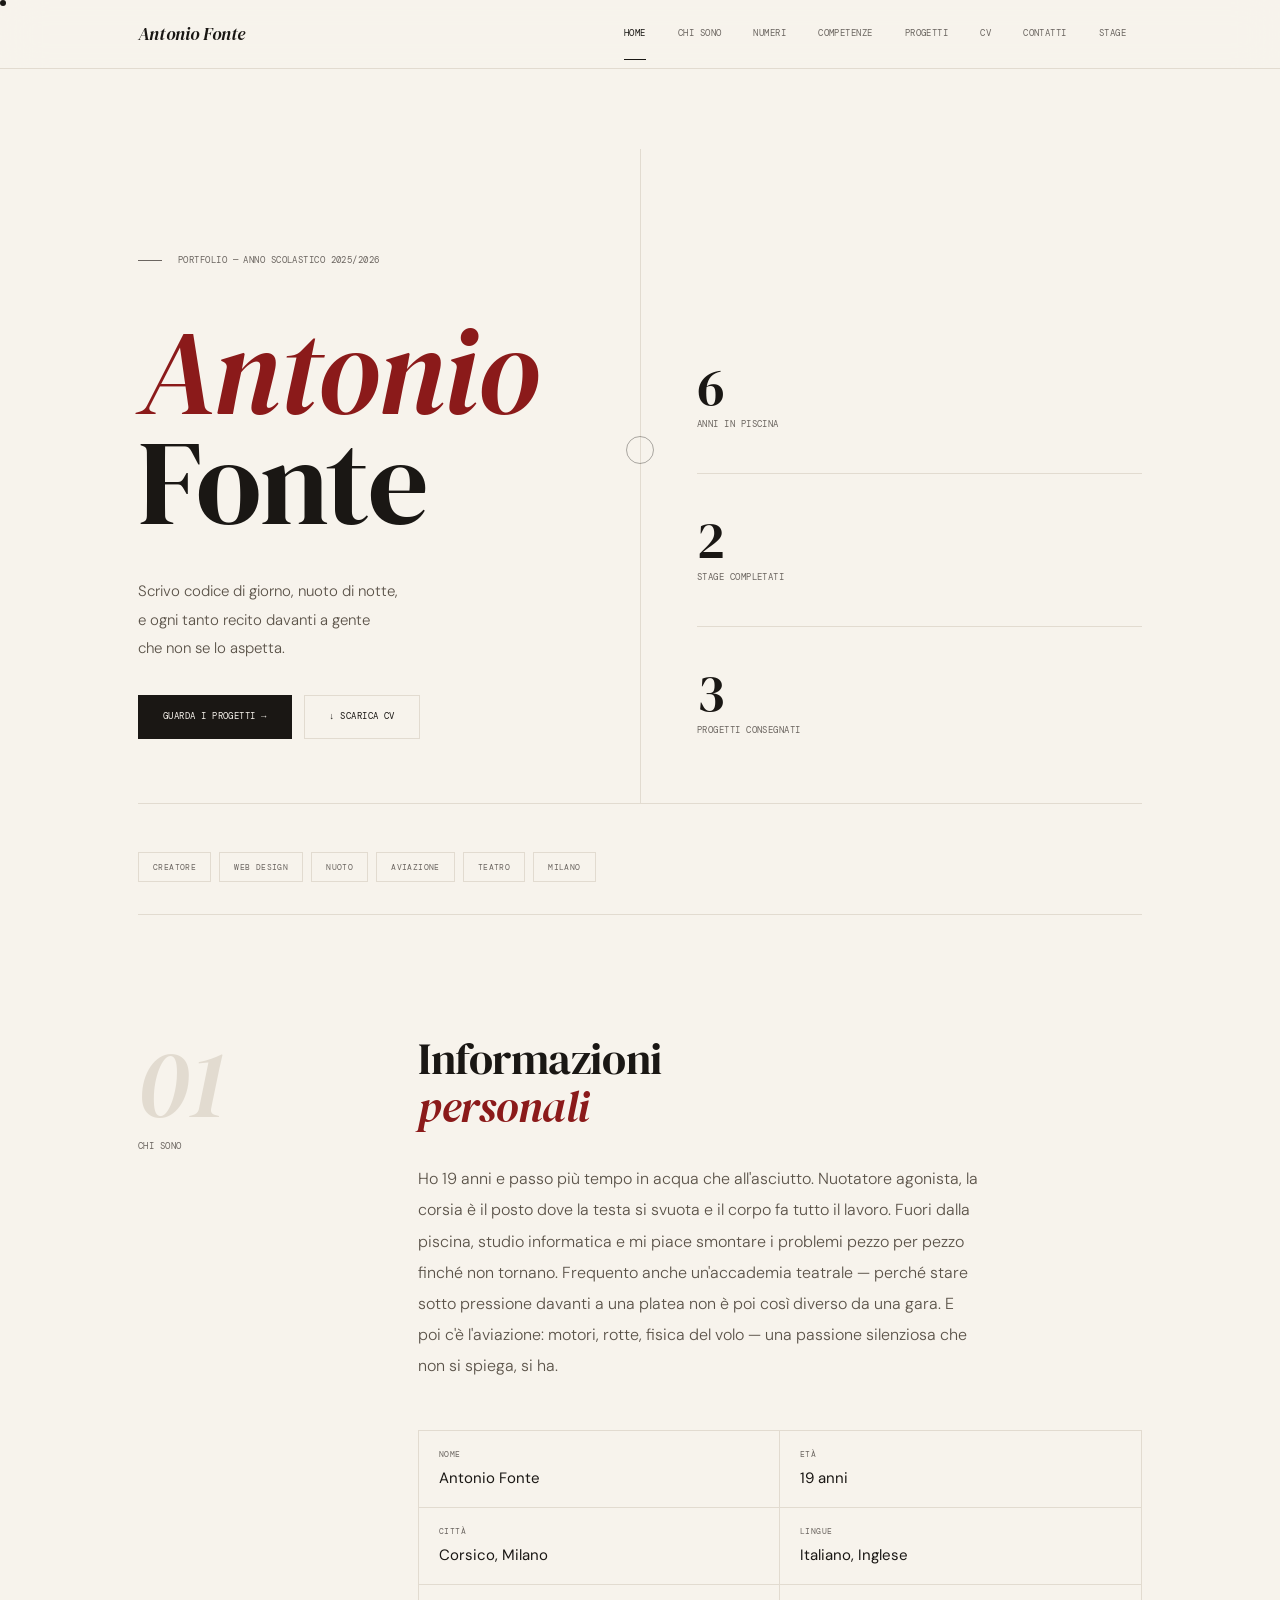
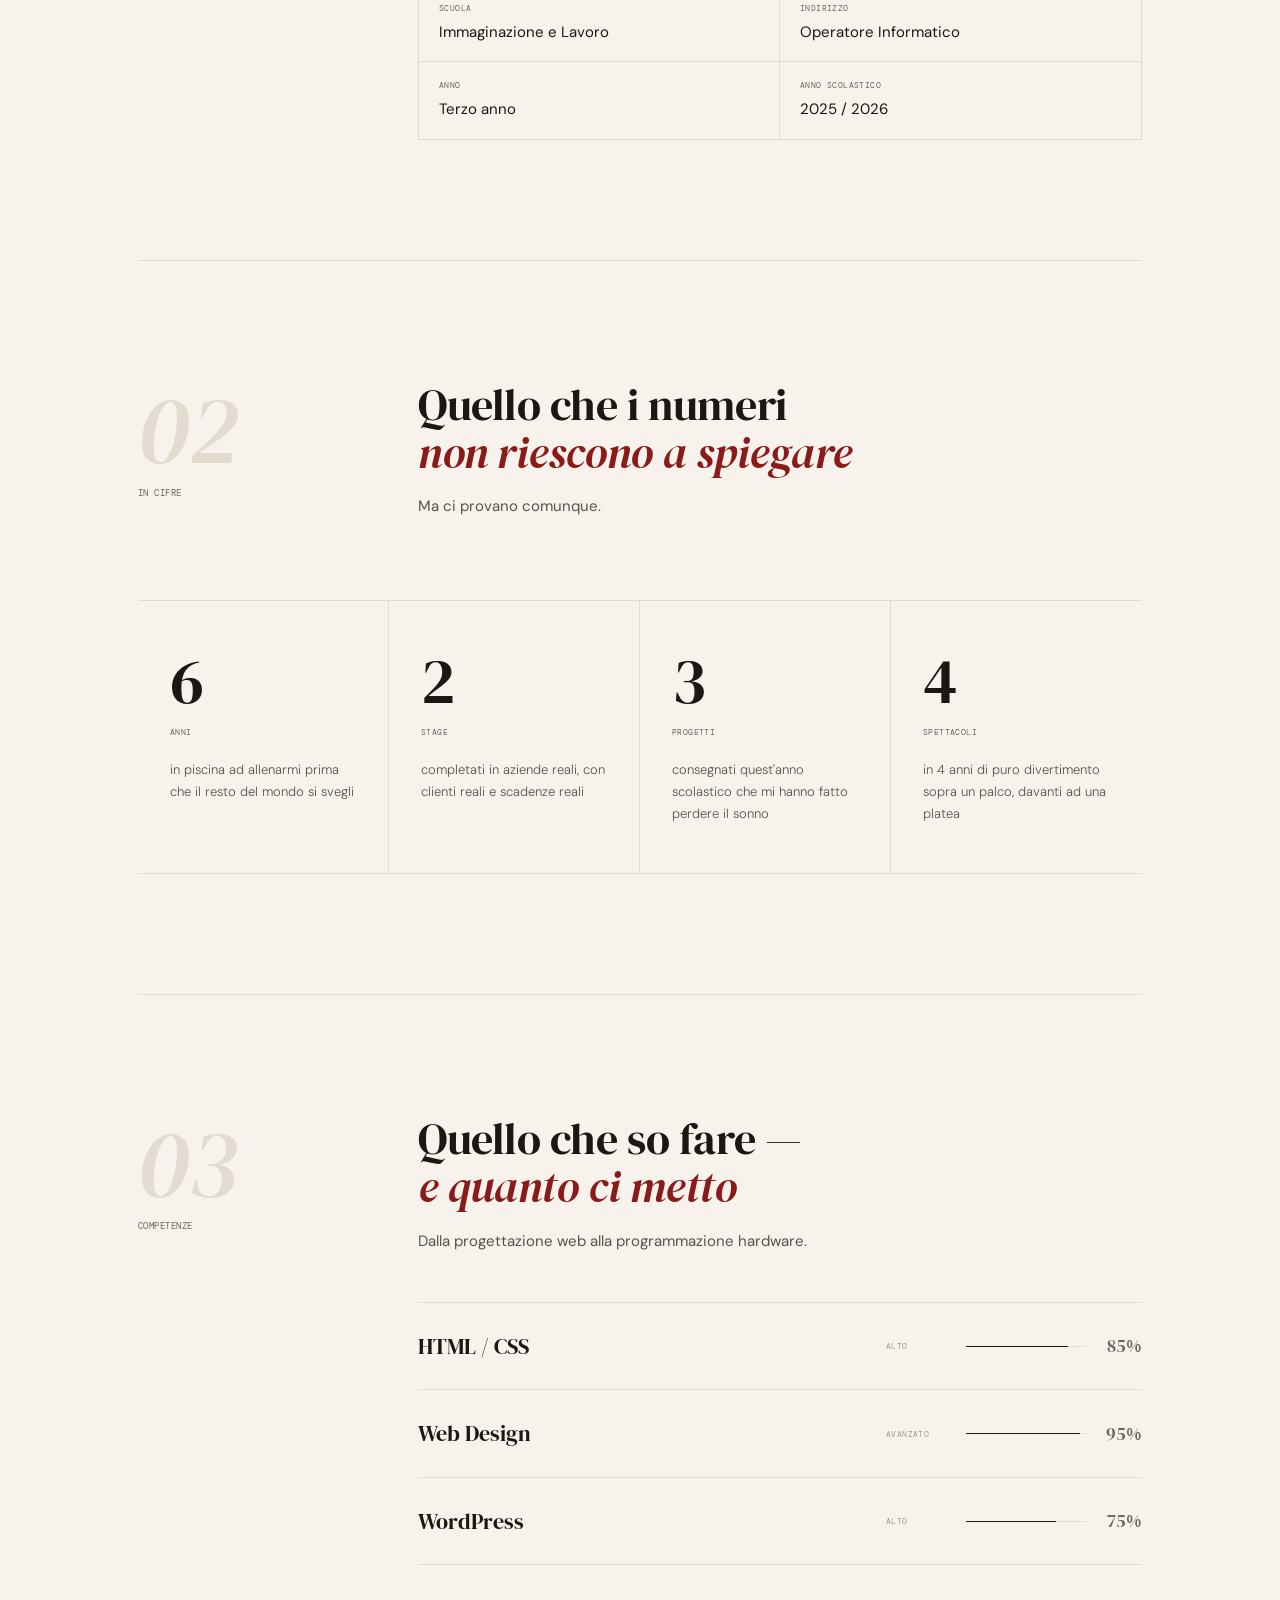
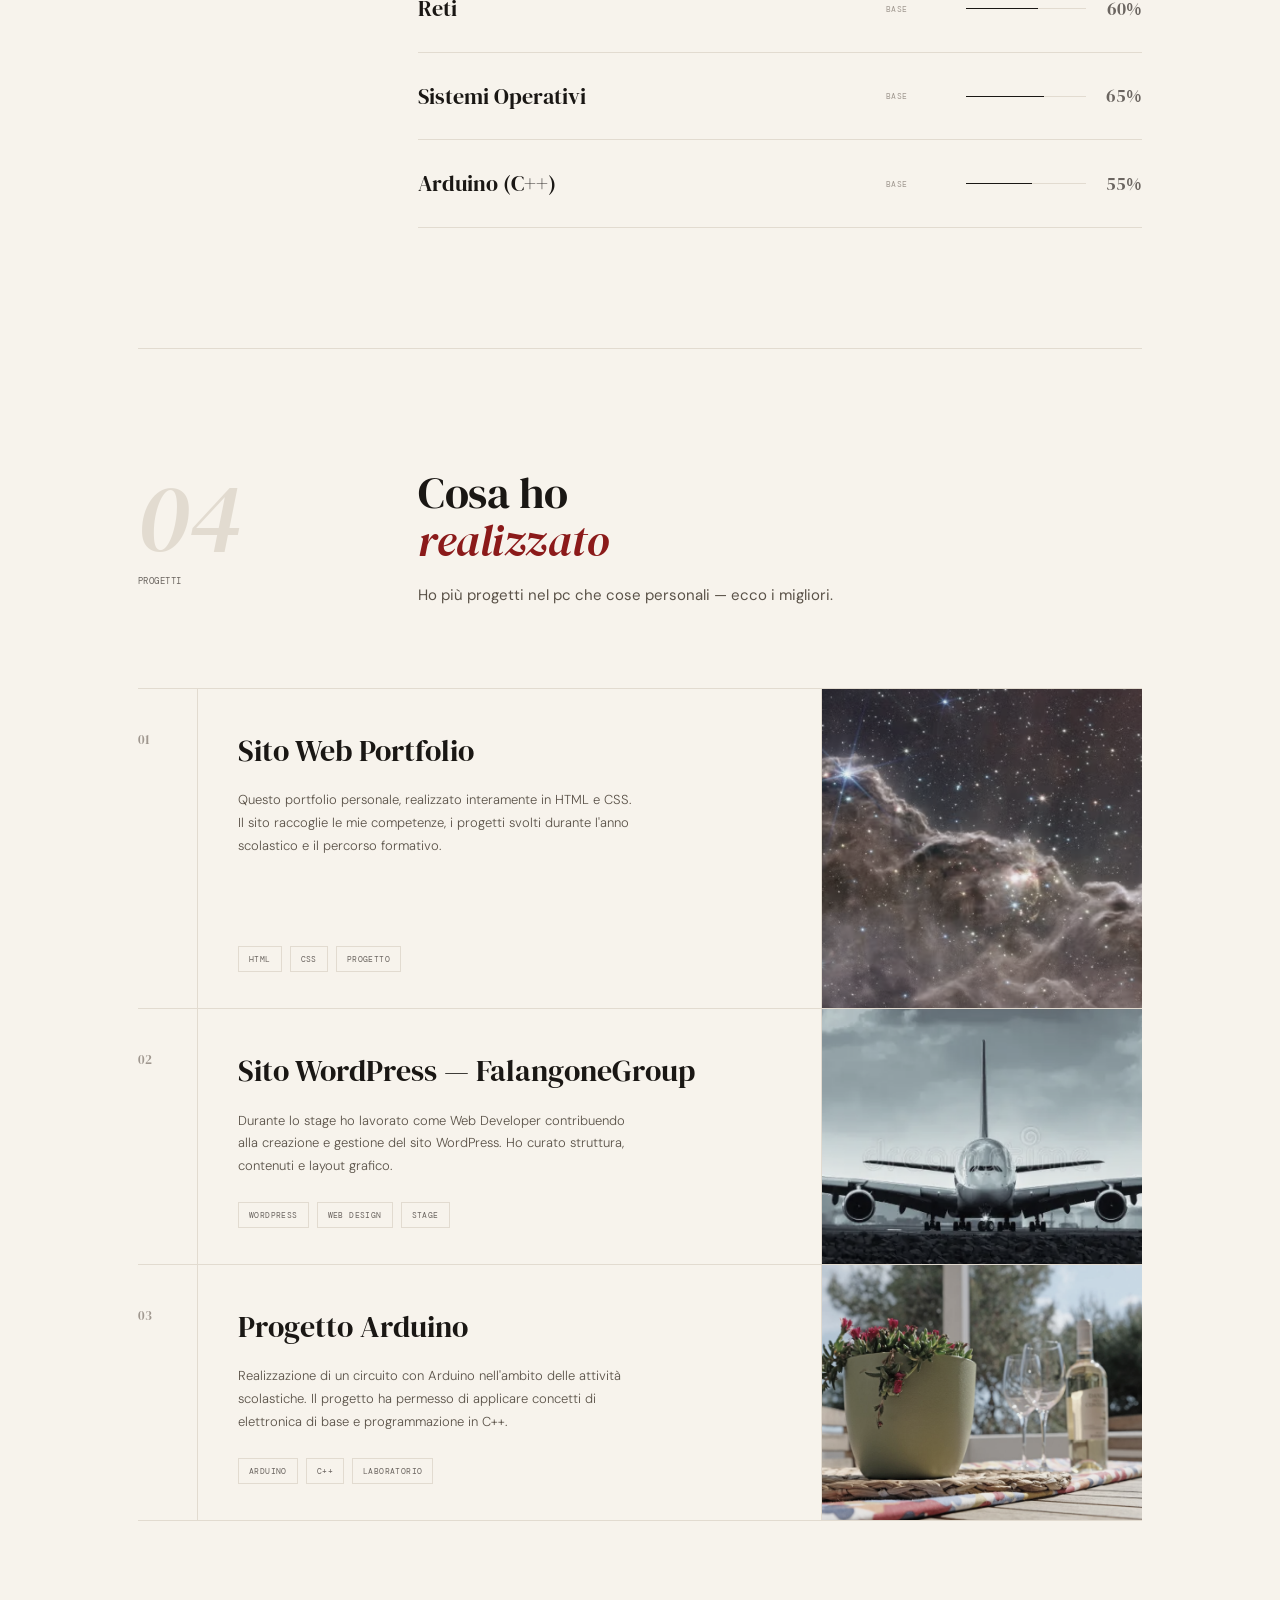
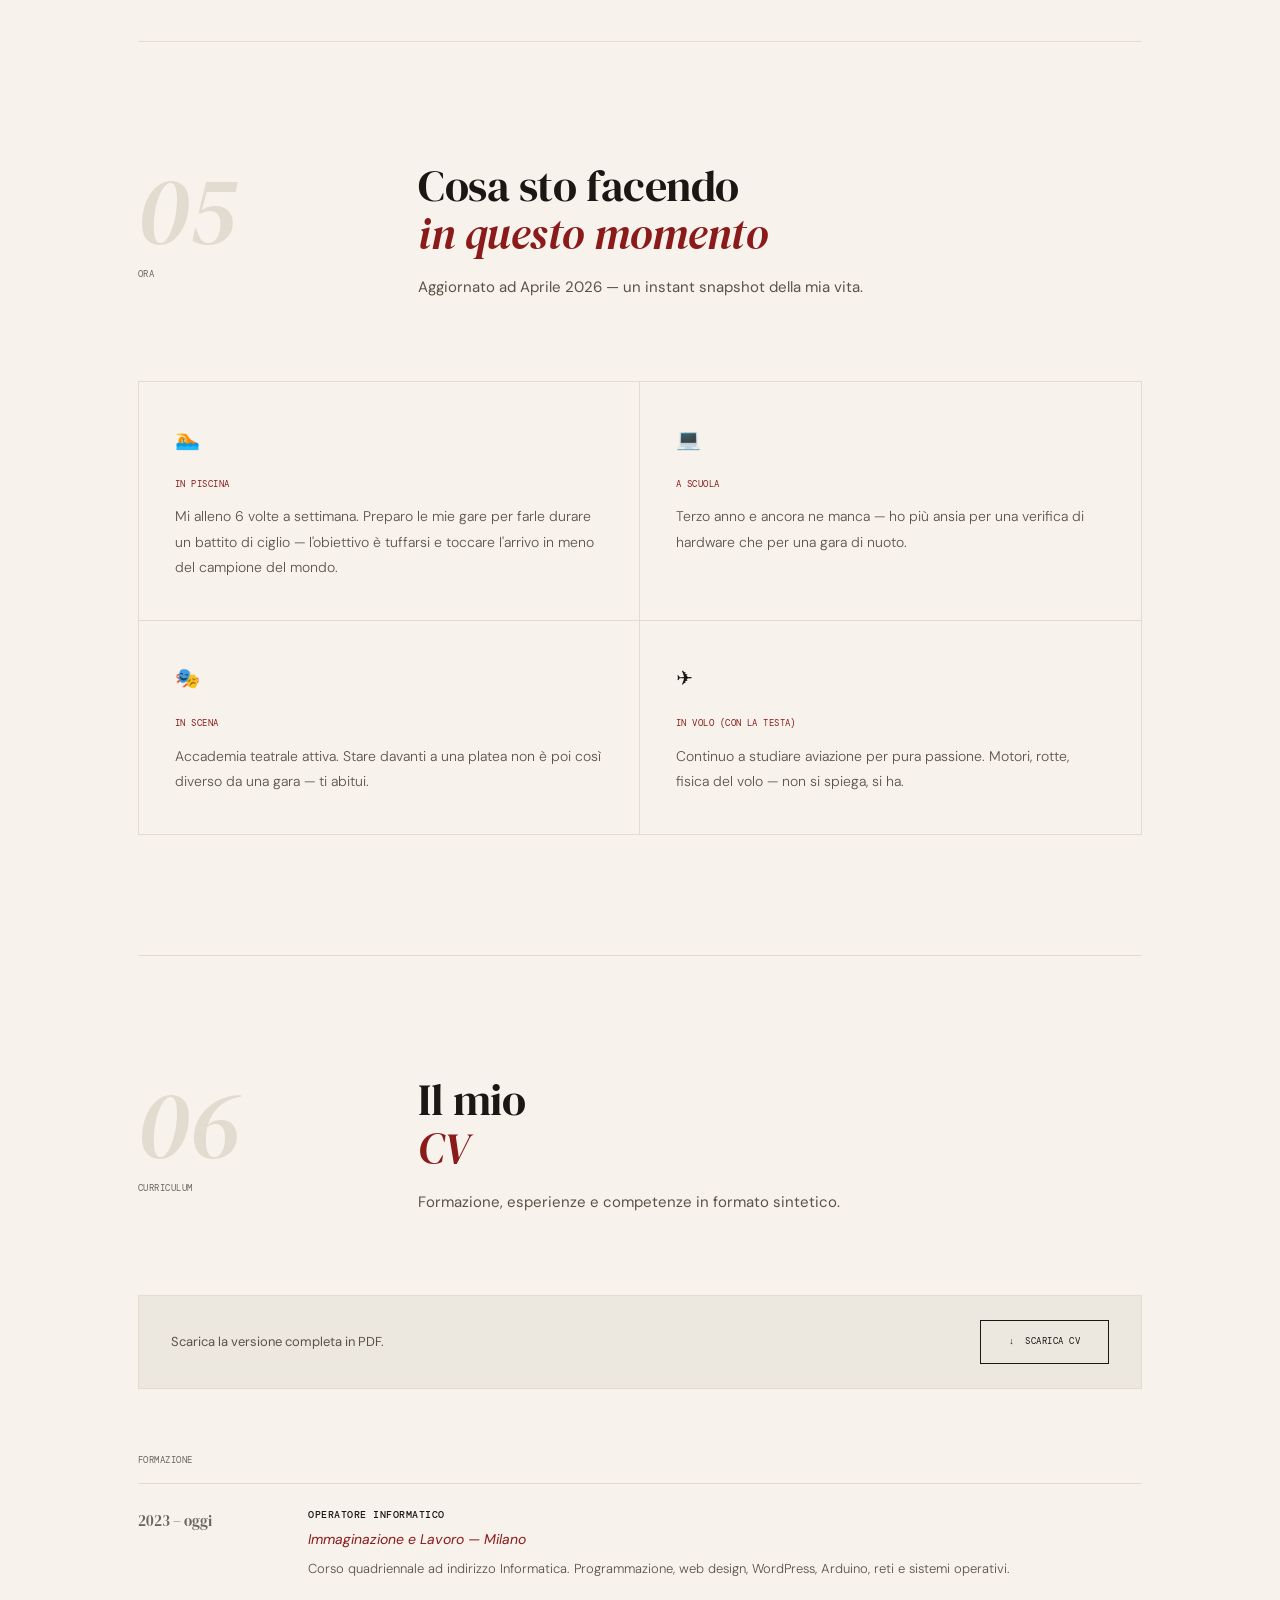
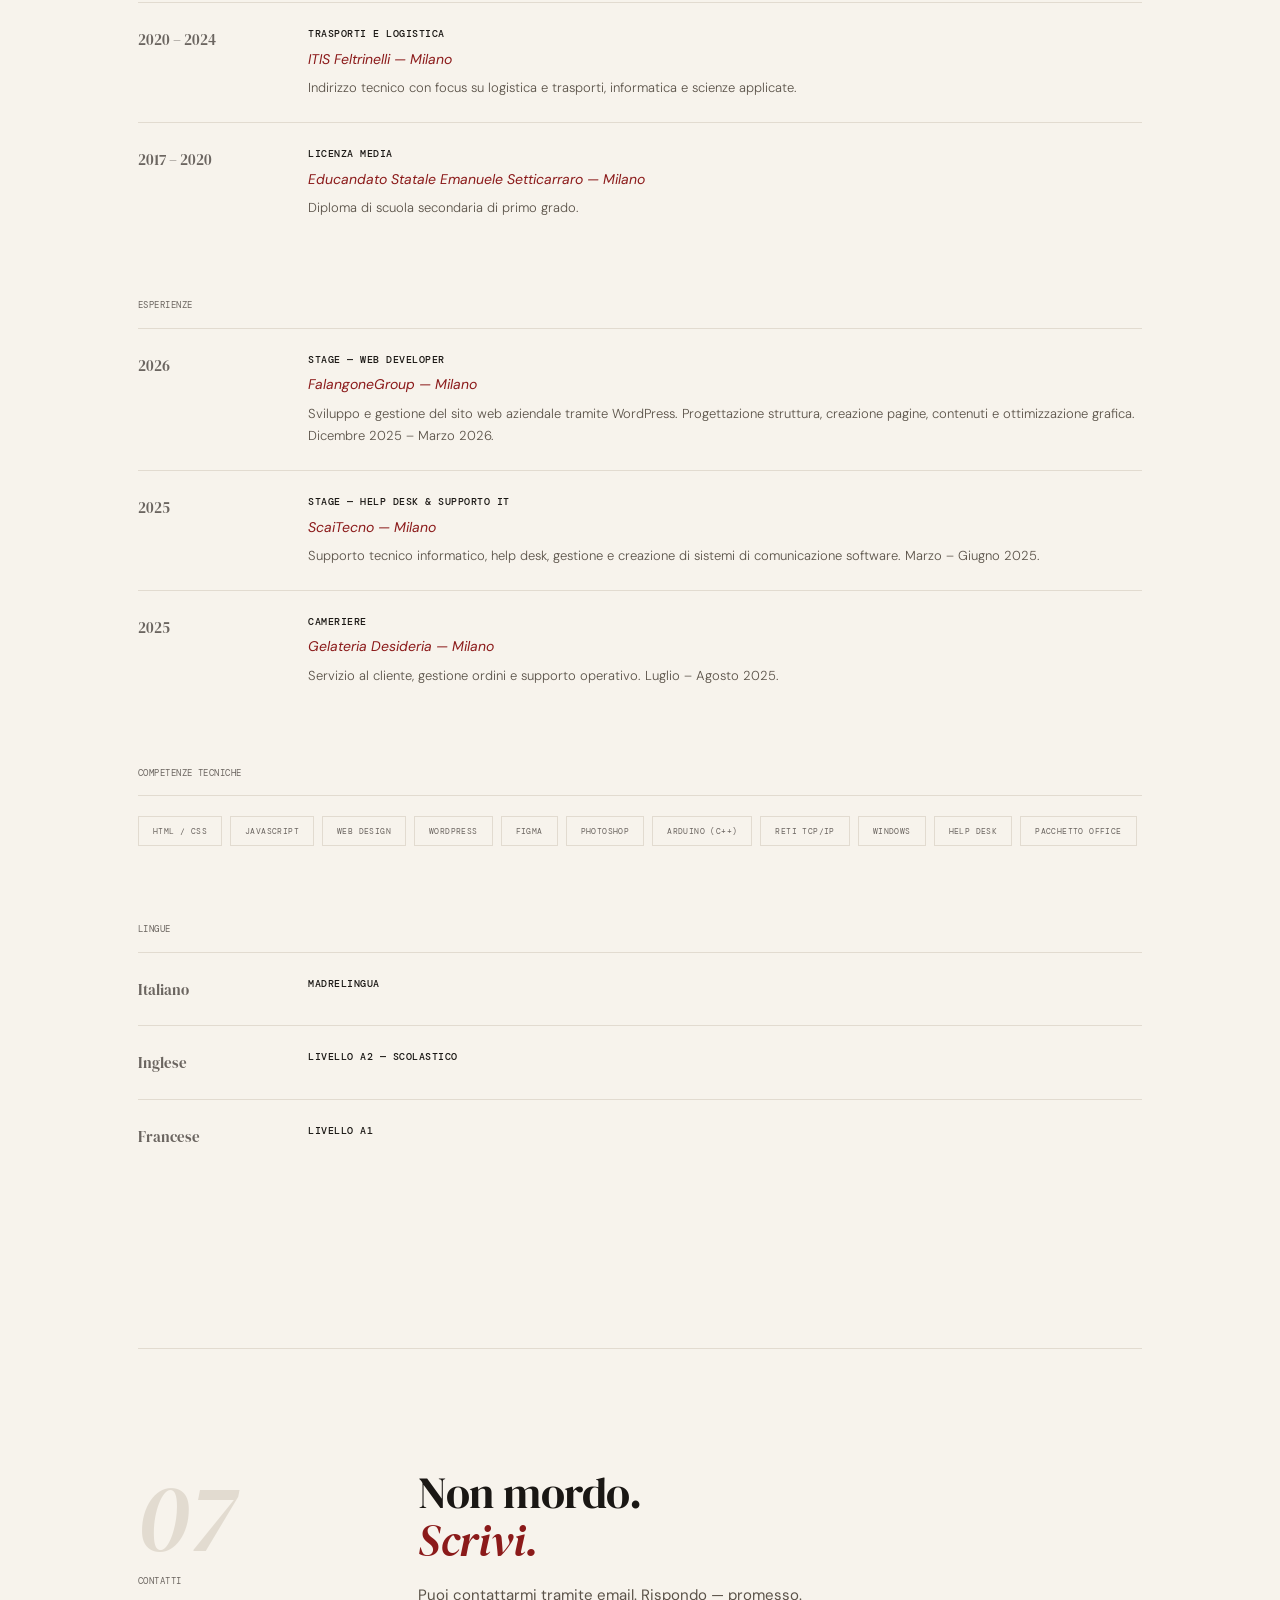
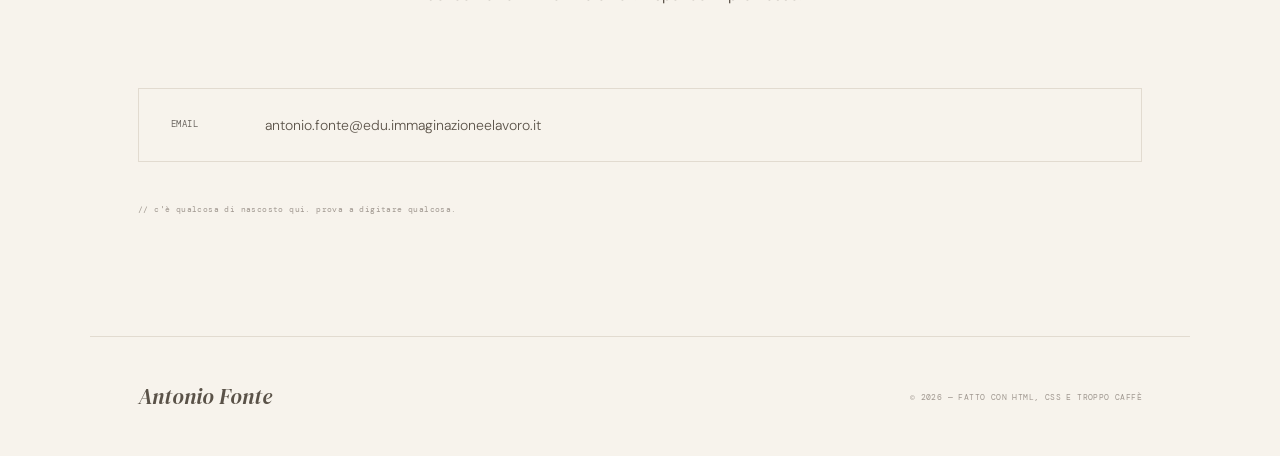
==== index.html @ 3553c325 "Add files via upload" ====
<!DOCTYPE html>
<html lang="it">
<head>
  <meta charset="UTF-8" />
  <meta name="viewport" content="width=device-width, initial-scale=1.0"/>
  <meta name="description" content="Antonio Fonte — Web Designer, nuotatore agonista, studente di informatica a Milano. Portfolio scolastico 2026.">
  <meta property="og:title" content="Antonio Fonte — Portfolio">
  <meta property="og:description" content="Scrivo codice di giorno, nuoto di notte, e ogni tanto recito davanti a gente che non se lo aspetta.">
  <meta property="og:type" content="website">
  <title>Antonio Fonte</title>
  <link rel="preconnect" href="https://fonts.googleapis.com">
  <link rel="preconnect" href="https://fonts.gstatic.com" crossorigin>
  <link href="https://fonts.googleapis.com/css2?family=DM+Serif+Display:ital@0;1&family=DM+Mono:wght@400;500&family=DM+Sans:ital,opsz,wght@0,9..40,300;0,9..40,400;0,9..40,500;1,9..40,300&display=swap" rel="stylesheet">
  <link rel="stylesheet" href="style.css">
</head>
<body>

  <!-- CURSOR -->
  <div class="cur" id="cur" aria-hidden="true"></div>
  <div class="cur-ring" id="curRing" aria-hidden="true"></div>

  <!-- LOADER -->
  <div class="loader" id="loader" role="status" aria-label="Caricamento in corso">
    <div class="loader-name">Antonio Fonte</div>
    <div class="loader-line"></div>
  </div>

  <!-- EASTER EGG -->
  <!-- FIX: aria-modal e role dialog per accessibilità corretta -->
  <div class="egg" id="egg" role="dialog" aria-modal="true" aria-labelledby="eggTitle" aria-hidden="true">
    <div class="egg-box">
      <p class="egg-label">// segreto sbloccato</p>
      <h2 id="eggTitle">Hai trovato il codice.</h2>
      <p>Non so cosa ti aspettavi, ma ora sai che leggo ogni cosa che scrivi sul mio sito.<br>Benvenuto nel club dei curiosi.</p>
      <!-- FIX: <span> → <button> per raggiungibilità da tastiera -->
      <button class="egg-close" id="eggClose" type="button">× chiudi</button>
    </div>
  </div>

  <!-- NAV -->
  <nav aria-label="Navigazione principale">
    <div class="nav-inner">
      <span class="nav-logo">Antonio Fonte</span>
      <ul>
        <li><a href="#hero">Home</a></li>
        <li><a href="#chi-sono">Chi sono</a></li>
        <li><a href="#numeri">Numeri</a></li>
        <li><a href="#competenze">Competenze</a></li>
        <li><a href="#progetti">Progetti</a></li>
        <li><a href="#cv">CV</a></li>
        <li><a href="#contatti">Contatti</a></li>
        <li><a href="./stage.html">Stage</a></li>
      </ul>
    </div>
  </nav>

  <main>

    <!-- HERO -->
    <section id="hero" class="vis" style="opacity:1;transform:none;">
      <div class="hero-body">
        <div class="hero-left">
          <p class="hero-issue">Portfolio — Anno Scolastico 2025/2026</p>
          <h1><span class="hl">Antonio</span><br>Fonte</h1>
          <p class="hero-desc">
            Scrivo codice di giorno, nuoto di notte,<br>
            e ogni tanto recito davanti a gente<br>che non se lo aspetta.
          </p>
          <!-- FIX: CTA chiare per guidare l'utente (recruiter e visitatori) -->
          <div class="hero-cta">
            <a href="#progetti" class="btn-primary">Guarda i progetti →</a>
            <a href="./ANTONIO_FONTE_curriculum.pdf" download class="btn-secondary">↓ Scarica CV</a>
          </div>
        </div>
        <div class="hero-right">
          <div class="hero-stat">
            <span class="hero-stat-n">6</span>
            <span class="hero-stat-l">anni in piscina</span>
          </div>
          <div class="rule" style="height:1px;"></div>
          <div class="hero-stat">
            <span class="hero-stat-n">2</span>
            <span class="hero-stat-l">stage completati</span>
          </div>
          <div class="rule" style="height:1px;"></div>
          <div class="hero-stat">
            <span class="hero-stat-n">3</span>
            <span class="hero-stat-l">progetti consegnati</span>
          </div>
        </div>
      </div>
      <div class="hero-tags">
        <span class="tag">Creatore</span>
        <span class="tag">Web Design</span>
        <span class="tag">Nuoto</span>
        <span class="tag">Aviazione</span>
        <span class="tag">Teatro</span>
        <span class="tag">Milano</span>
      </div>
    </section>

    <!-- CHI SONO -->
    <section id="chi-sono">
      <div class="section-aside">
        <span class="section-number">01</span>
        <span class="lbl">Chi sono</span>
      </div>
      <div>
        <h2>Informazioni<br><span class="hl">personali</span></h2>
        <p class="bio" style="margin-top:32px;">
          Ho 19 anni e passo più tempo in acqua che all'asciutto. Nuotatore agonista,
          la corsia è il posto dove la testa si svuota e il corpo fa tutto il lavoro.
          Fuori dalla piscina, studio informatica e mi piace smontare i problemi pezzo per pezzo
          finché non tornano. Frequento anche un'accademia teatrale — perché stare sotto pressione
          davanti a una platea non è poi così diverso da una gara. E poi c'è l'aviazione:
          motori, rotte, fisica del volo — una passione silenziosa che non si spiega, si ha.
        </p>
        <dl class="info-grid">
          <div class="info-row"><dt>Nome</dt><dd>Antonio Fonte</dd></div>
          <div class="info-row"><dt>Età</dt><dd>19 anni</dd></div>
          <div class="info-row"><dt>Città</dt><dd>Corsico, Milano</dd></div>
          <div class="info-row"><dt>Lingue</dt><dd>Italiano, Inglese</dd></div>
          <div class="info-row"><dt>Scuola</dt><dd>Immaginazione e Lavoro</dd></div>
          <div class="info-row"><dt>Indirizzo</dt><dd>Operatore Informatico</dd></div>
          <div class="info-row"><dt>Anno</dt><dd>Terzo anno</dd></div>
          <div class="info-row"><dt>Anno scolastico</dt><dd>2025 / 2026</dd></div>
        </dl>
      </div>
    </section>

    <!-- NUMERI -->
    <section id="numeri">
      <div class="numeri-head">
        <div>
          <span class="section-number">02</span>
          <span class="lbl">In cifre</span>
        </div>
        <div>
          <h2>Quello che i numeri<br><span class="hl">non riescono a spiegare</span></h2>
          <p style="margin-top:16px;font-size:15px;">Ma ci provano comunque.</p>
        </div>
      </div>
      <div class="numeri-grid">
        <div class="num-card">
          <span class="num-n" data-target="6">0</span>
          <span class="num-unit">anni</span>
          <p class="num-desc">in piscina ad allenarmi prima che il resto del mondo si svegli</p>
        </div>
        <div class="num-card">
          <span class="num-n" data-target="2">0</span>
          <span class="num-unit">stage</span>
          <p class="num-desc">completati in aziende reali, con clienti reali e scadenze reali</p>
        </div>
        <div class="num-card">
          <span class="num-n" data-target="3">0</span>
          <span class="num-unit">progetti</span>
          <p class="num-desc">consegnati quest'anno scolastico che mi hanno fatto perdere il sonno</p>
        </div>
        <div class="num-card">
          <span class="num-n" data-target="4">0</span>
          <span class="num-unit">Spettacoli</span>
          <p class="num-desc">in 4 anni di puro divertimento sopra un palco, davanti ad una platea</p>
        </div>
      </div>
    </section>

    <!-- COMPETENZE -->
    <section id="competenze">
      <div class="section-aside">
        <span class="section-number">03</span>
        <span class="lbl">Competenze</span>
      </div>
      <div>
        <h2>Quello che so fare —<br><span class="hl">e quanto ci metto</span></h2>
        <p style="margin-top:16px;font-size:15px;">Dalla progettazione web alla programmazione hardware.</p>
        <div class="comp-list">
          <div class="comp-item">
            <span class="comp-name">HTML / CSS</span>
            <div class="comp-right">
              <span class="comp-lvl">Alto</span>
              <div class="comp-bar-wrap"><div class="comp-bar" data-w="85"></div></div>
              <span class="comp-pct">85%</span>
            </div>
          </div>
          <div class="comp-item">
            <span class="comp-name">Web Design</span>
            <div class="comp-right">
              <span class="comp-lvl">Avanzato</span>
              <div class="comp-bar-wrap"><div class="comp-bar" data-w="95"></div></div>
              <span class="comp-pct">95%</span>
            </div>
          </div>
          <div class="comp-item">
            <span class="comp-name">WordPress</span>
            <div class="comp-right">
              <span class="comp-lvl">Alto</span>
              <div class="comp-bar-wrap"><div class="comp-bar" data-w="75"></div></div>
              <span class="comp-pct">75%</span>
            </div>
          </div>
          <div class="comp-item">
            <span class="comp-name">Reti</span>
            <div class="comp-right">
              <span class="comp-lvl">Base</span>
              <div class="comp-bar-wrap"><div class="comp-bar" data-w="60"></div></div>
              <span class="comp-pct">60%</span>
            </div>
          </div>
          <div class="comp-item">
            <span class="comp-name">Sistemi Operativi</span>
            <div class="comp-right">
              <span class="comp-lvl">Base</span>
              <div class="comp-bar-wrap"><div class="comp-bar" data-w="65"></div></div>
              <span class="comp-pct">65%</span>
            </div>
          </div>
          <div class="comp-item">
            <span class="comp-name">Arduino (C++)</span>
            <div class="comp-right">
              <span class="comp-lvl">Base</span>
              <div class="comp-bar-wrap"><div class="comp-bar" data-w="55"></div></div>
              <span class="comp-pct">55%</span>
            </div>
          </div>
        </div>
      </div>
    </section>

    <!-- PROGETTI -->
    <section id="progetti">
      <div class="progetti-head">
        <div>
          <span class="section-number">04</span>
          <span class="lbl">Progetti</span>
        </div>
        <div>
          <h2>Cosa ho<br><span class="hl">realizzato</span></h2>
          <p style="margin-top:16px;font-size:15px;">Ho più progetti nel pc che cose personali — ecco i migliori.</p>
        </div>
      </div>
      <div class="proj-list">
        <div class="proj-item">
          <span class="proj-num">01</span>
          <div class="proj-body">
            <div>
              <p class="proj-title">Sito Web Portfolio</p>
              <p class="proj-desc">Questo portfolio personale, realizzato interamente in HTML e CSS. Il sito raccoglie le mie competenze, i progetti svolti durante l'anno scolastico e il percorso formativo.</p>
            </div>
            <div class="proj-tags">
              <span class="ptag">HTML</span>
              <span class="ptag">CSS</span>
              <span class="ptag">Progetto</span>
            </div>
          </div>
          <div class="proj-img-wrap">
            <!-- FIX: width e height aggiunti per prevenire layout shift -->
            <img src="./Screenshot 2026-04-14 102501.png" alt="Portfolio personale di Antonio Fonte" width="320" height="240" loading="lazy">
          </div>
        </div>
        <div class="proj-item">
          <span class="proj-num">02</span>
          <div class="proj-body">
            <div>
              <p class="proj-title">Sito WordPress — FalangoneGroup</p>
              <p class="proj-desc">Durante lo stage ho lavorato come Web Developer contribuendo alla creazione e gestione del sito WordPress. Ho curato struttura, contenuti e layout grafico.</p>
            </div>
            <div class="proj-tags">
              <span class="ptag">WordPress</span>
              <span class="ptag">Web Design</span>
              <span class="ptag">Stage</span>
            </div>
          </div>
          <div class="proj-img-wrap">
            <img src="./Screenshot 2026-04-14 100559.png" alt="Sito FalangoneGroup" width="320" height="240" loading="lazy">
          </div>
        </div>
        <div class="proj-item">
          <span class="proj-num">03</span>
          <div class="proj-body">
            <div>
              <p class="proj-title">Progetto Arduino</p>
              <p class="proj-desc">Realizzazione di un circuito con Arduino nell'ambito delle attività scolastiche. Il progetto ha permesso di applicare concetti di elettronica di base e programmazione in C++.</p>
            </div>
            <div class="proj-tags">
              <span class="ptag">Arduino</span>
              <span class="ptag">C++</span>
              <span class="ptag">Laboratorio</span>
            </div>
          </div>
          <div class="proj-img-wrap">
            <img src="./Screenshot 2026-02-27 111759.png" alt="Progetto Arduino" width="320" height="240" loading="lazy">
          </div>
        </div>
      </div>
    </section>

    <!-- NOW -->
    <section id="now">
      <div class="now-head">
        <div>
          <span class="section-number">05</span>
          <span class="lbl">Ora</span>
        </div>
        <div>
          <h2>Cosa sto facendo<br><span class="hl">in questo momento</span></h2>
          <p style="margin-top:16px;font-size:15px;">Aggiornato ad Aprile 2026 — un instant snapshot della mia vita.</p>
        </div>
      </div>
      <div class="now-grid">
        <div class="now-card">
          <span class="now-icon">🏊</span>
          <span class="now-t">In piscina</span>
          <p>Mi alleno 6 volte a settimana. Preparo le mie gare per farle durare un battito di ciglio — l'obiettivo è tuffarsi e toccare l'arrivo in meno del campione del mondo.</p>
        </div>
        <div class="now-card">
          <span class="now-icon">💻</span>
          <span class="now-t">A scuola</span>
          <p>Terzo anno e ancora ne manca — ho più ansia per una verifica di hardware che per una gara di nuoto.</p>
        </div>
        <div class="now-card">
          <span class="now-icon">🎭</span>
          <span class="now-t">In scena</span>
          <p>Accademia teatrale attiva. Stare davanti a una platea non è poi così diverso da una gara — ti abitui.</p>
        </div>
        <div class="now-card">
          <span class="now-icon">✈️</span>
          <span class="now-t">In volo (con la testa)</span>
          <p>Continuo a studiare aviazione per pura passione. Motori, rotte, fisica del volo — non si spiega, si ha.</p>
        </div>
      </div>
    </section>

    <!-- CV -->
    <section id="cv">
      <div class="cv-head">
        <div>
          <span class="section-number">06</span>
          <span class="lbl">Curriculum</span>
        </div>
        <div>
          <h2>Il mio<br><span class="hl">CV</span></h2>
          <p style="margin-top:16px;font-size:15px;">Formazione, esperienze e competenze in formato sintetico.</p>
        </div>
      </div>
      <div class="cv-dl-bar">
        <p>Scarica la versione completa in PDF.</p>
        <a href="./antonio-fonte-cv.pdf" download class="btn-dl">↓ &nbsp;Scarica CV</a>
      </div>

      <div class="cv-block">
        <p class="cv-block-title">Formazione</p>
        <div class="cv-row">
          <span class="cv-period">2023 – oggi</span>
          <div class="cv-content">
            <h3>Operatore Informatico</h3>
            <span class="cv-where">Immaginazione e Lavoro — Milano</span>
            <p>Corso quadriennale ad indirizzo Informatica. Programmazione, web design, WordPress, Arduino, reti e sistemi operativi.</p>
          </div>
        </div>
        <div class="cv-row">
          <span class="cv-period">2020 – 2024</span>
          <div class="cv-content">
            <h3>Trasporti e Logistica</h3>
            <span class="cv-where">ITIS Feltrinelli — Milano</span>
            <p>Indirizzo tecnico con focus su logistica e trasporti, informatica e scienze applicate.</p>
          </div>
        </div>
        <div class="cv-row">
          <span class="cv-period">2017 – 2020</span>
          <div class="cv-content">
            <h3>Licenza Media</h3>
            <span class="cv-where">Educandato Statale Emanuele Setticarraro — Milano</span>
            <p>Diploma di scuola secondaria di primo grado.</p>
          </div>
        </div>
      </div>

      <div class="cv-block">
        <p class="cv-block-title">Esperienze</p>
        <div class="cv-row">
          <span class="cv-period">2026</span>
          <div class="cv-content">
            <h3>Stage — Web Developer</h3>
            <span class="cv-where">FalangoneGroup — Milano</span>
            <p>Sviluppo e gestione del sito web aziendale tramite WordPress. Progettazione struttura, creazione pagine, contenuti e ottimizzazione grafica. Dicembre 2025 – Marzo 2026.</p>
          </div>
        </div>
        <div class="cv-row">
          <span class="cv-period">2025</span>
          <div class="cv-content">
            <h3>Stage — Help Desk &amp; Supporto IT</h3>
            <span class="cv-where">ScaiTecno — Milano</span>
            <p>Supporto tecnico informatico, help desk, gestione e creazione di sistemi di comunicazione software. Marzo – Giugno 2025.</p>
          </div>
        </div>
        <div class="cv-row">
          <span class="cv-period">2025</span>
          <div class="cv-content">
            <h3>Cameriere</h3>
            <span class="cv-where">Gelateria Desideria — Milano</span>
            <p>Servizio al cliente, gestione ordini e supporto operativo. Luglio – Agosto 2025.</p>
          </div>
        </div>
      </div>

      <div class="cv-block">
        <p class="cv-block-title">Competenze tecniche</p>
        <div class="cv-skills">
          <span class="cv-skill">HTML / CSS</span>
          <span class="cv-skill">JavaScript</span>
          <span class="cv-skill">Web Design</span>
          <span class="cv-skill">WordPress</span>
          <span class="cv-skill">Figma</span>
          <span class="cv-skill">Photoshop</span>
          <span class="cv-skill">Arduino (C++)</span>
          <span class="cv-skill">Reti TCP/IP</span>
          <span class="cv-skill">Windows</span>
          <span class="cv-skill">Help Desk</span>
          <span class="cv-skill">Pacchetto Office</span>
        </div>
      </div>

      <div class="cv-block">
        <p class="cv-block-title">Lingue</p>
        <div class="cv-row">
          <span class="cv-period">Italiano</span>
          <div class="cv-content"><h3>Madrelingua</h3></div>
        </div>
        <div class="cv-row">
          <span class="cv-period">Inglese</span>
          <div class="cv-content"><h3>Livello A2 — scolastico</h3></div>
        </div>
        <div class="cv-row">
          <span class="cv-period">Francese</span>
          <div class="cv-content"><h3>Livello A1</h3></div>
        </div>
      </div>
    </section>

    <!-- CONTATTI -->
    <section id="contatti">
      <div class="contatti-head">
        <div>
          <span class="section-number">07</span>
          <span class="lbl">Contatti</span>
        </div>
        <div>
          <h2>Non mordo.<br><span class="hl">Scrivi.</span></h2>
          <p style="margin-top:16px;font-size:15px;">Puoi contattarmi tramite email. Rispondo — promesso.</p>
        </div>
      </div>
      <div class="contact-list">
        <a href="mailto:antonio.fonte@edu.immaginazioneelavoro.it" class="contact-row">
          <span class="contact-type">Email</span>
          <span>antonio.fonte@edu.immaginazioneelavoro.it</span>
        </a>
      </div>
      <p class="konami-hint">// c'è qualcosa di nascosto qui. prova a digitare qualcosa.</p>
    </section>

  </main>

  <footer>
    <span class="footer-logo">Antonio Fonte</span>
    <span class="footer-copy">© 2026 — fatto con HTML, CSS e troppo caffè</span>
  </footer>

  <script>
    'use strict';

    /* ═══════════════════════════════════════════════════
       1. LOADER SMART
       Si chiude al window.load reale, non a tempo fisso.
       Su connessioni veloci è immediato; su lente il fallback
       (1.5 s) impedisce che la pagina resti bloccata.
    ═══════════════════════════════════════════════════ */
    (function initLoader() {
      const loader = document.getElementById('loader');
      let dismissed = false;

      function dismiss() {
        if (dismissed) return;
        dismissed = true;
        loader.classList.add('done');
      }

      // Minimo visuale: aspetta sempre che l'animazione della linea finisca
      const MIN_MS = 500;
      const start  = performance.now();

      function dismissAfterMin() {
        const elapsed = performance.now() - start;
        const delay   = Math.max(0, MIN_MS - elapsed);
        setTimeout(dismiss, delay);
      }

      if (document.readyState === 'complete') {
        dismissAfterMin();
      } else {
        window.addEventListener('load', dismissAfterMin, { once: true });
      }

      // Fallback di sicurezza su connessioni lente
      setTimeout(dismiss, 1600);
    })();


    /* ═══════════════════════════════════════════════════
       2. PAGE FADE — transizione in uscita verso altre pagine
    ═══════════════════════════════════════════════════ */
    (function initPageFade() {
      document.querySelectorAll('a[href]').forEach(link => {
        const href = link.getAttribute('href');
        if (!href || href.startsWith('#') || href.startsWith('mailto') || href.startsWith('http')) return;
        link.addEventListener('click', e => {
          e.preventDefault();
          document.body.classList.add('page-out');
          setTimeout(() => { window.location.href = href; }, 380);
        });
      });
    })();


    /* ═══════════════════════════════════════════════════
       3. CURSOR MAGNETICO
       – Dot: segue il mouse 1:1 (nessun ritardo percettivo)
       – Ring: lerp con inerzia differenziata per X e Y
       – magnetismo: su elementi interattivi il ring si
         "aggancia" al centro dell'elemento invece di
         seguire il mouse pixel per pixel
       – pausa RAF quando la tab è nascosta (performance)
    ═══════════════════════════════════════════════════ */
    (function initCursor() {
      // Niente cursor custom su touch o reduced-motion
      const noPointer = window.matchMedia('(hover: none)').matches;
      const noMotion  = window.matchMedia('(prefers-reduced-motion: reduce)').matches;
      if (noPointer || noMotion) return;

      const dot  = document.getElementById('cur');
      const ring = document.getElementById('curRing');

      let mx = window.innerWidth / 2,  my = window.innerHeight / 2;  // posizione mouse
      let rx = mx, ry = my;                                            // posizione ring
      let magnetX = null, magnetY = null;                              // target magnetico
      let rafId   = null;
      let paused  = false;

      // Lerp: frizione normale vs frizione ridotta in hover
      const LERP_NORMAL = 0.12;
      const LERP_HOVER  = 0.18;

      document.addEventListener('mousemove', e => {
        mx = e.clientX;
        my = e.clientY;
        // Sposta il dot immediatamente (zero lag visivo)
        dot.style.transform = `translate(calc(-50% + ${mx}px), calc(-50% + ${my}px))`;
      });

      function loop() {
        if (!paused) {
          const tx    = magnetX !== null ? magnetX : mx;
          const ty    = magnetY !== null ? magnetY : my;
          const lerp  = magnetX !== null ? LERP_HOVER : LERP_NORMAL;

          rx += (tx - rx) * lerp;
          ry += (ty - ry) * lerp;

          ring.style.transform = `translate(calc(-50% + ${rx}px), calc(-50% + ${ry}px))`;
        }
        rafId = requestAnimationFrame(loop);
      }
      loop();

      // Pausa RAF quando la tab è in background
      document.addEventListener('visibilitychange', () => {
        paused = document.hidden;
      });

      // Rimuove left/top ereditati dal vecchio codice (usiamo transform)
      dot.style.left  = '0';
      dot.style.top   = '0';
      ring.style.left = '0';
      ring.style.top  = '0';

      // Magnetismo sugli elementi interattivi
      const INTERACTIVE = 'a, button, .tag, .cv-skill, .comp-item, .proj-item, .now-card, .num-card';

      function onEnter(e) {
        const rect = e.currentTarget.getBoundingClientRect();
        magnetX = rect.left + rect.width  / 2;
        magnetY = rect.top  + rect.height / 2;
        dot.classList.add('hover');
        ring.classList.add('hover');
      }

      function onMove(e) {
        // Aggiorna il centro magnetico se l'elemento cambia posizione (scroll)
        const rect = e.currentTarget.getBoundingClientRect();
        magnetX = rect.left + rect.width  / 2;
        magnetY = rect.top  + rect.height / 2;
      }

      function onLeave() {
        magnetX = null;
        magnetY = null;
        dot.classList.remove('hover');
        ring.classList.remove('hover');
      }

      function attachCursorListeners() {
        document.querySelectorAll(INTERACTIVE).forEach(el => {
          el.addEventListener('mouseenter', onEnter);
          el.addEventListener('mousemove',  onMove);
          el.addEventListener('mouseleave', onLeave);
        });
      }
      attachCursorListeners();

      // Re-attach se vengono aggiunti nuovi elementi (future-proof)
      window._reattachCursor = attachCursorListeners;
    })();


    /* ═══════════════════════════════════════════════════
       4. SCROLL ANIMATIONS — IntersectionObserver
       Gestisce: reveal sezioni, animazione barre competenze,
       contatori numerici con easing cubico (non lineare).
    ═══════════════════════════════════════════════════ */
    (function initScrollAnimations() {
      // Easing cubico in uscita per i contatori — più naturale del lineare
      function easeOutCubic(t) { return 1 - Math.pow(1 - t, 3); }

      function animateCounter(el) {
        const target   = parseInt(el.dataset.target, 10);
        if (isNaN(target) || target === 0) return;

        const DURATION = 900; // ms
        const startTime = performance.now();

        function tick(now) {
          const elapsed  = now - startTime;
          const progress = Math.min(elapsed / DURATION, 1);
          el.textContent = Math.round(easeOutCubic(progress) * target);
          if (progress < 1) requestAnimationFrame(tick);
        }
        requestAnimationFrame(tick);
      }

      const observer = new IntersectionObserver(entries => {
        entries.forEach(entry => {
          if (!entry.isIntersecting) return;

          const section = entry.target;
          section.classList.add('vis');

          // Barre competenze con stagger per effetto cascata
          section.querySelectorAll('.comp-bar[data-w]').forEach((bar, i) => {
            setTimeout(() => { bar.style.width = bar.dataset.w + '%'; }, 80 + i * 60);
          });

          // Contatori con easing
          section.querySelectorAll('.num-n[data-target]').forEach(animateCounter);

          observer.unobserve(section);
        });
      }, { threshold: 0.07, rootMargin: '0px 0px -40px 0px' });

      document.querySelectorAll('section').forEach(s => {
        if (!s.classList.contains('vis')) observer.observe(s);
      });
    })();


    /* ═══════════════════════════════════════════════════
       5. NAV ACTIVE — stato preciso con scroll spy
       Usa rootMargin per marcare la sezione "attiva" non
       appena entra nella fascia superiore della viewport,
       non quando occupa il 40% della schermata.
       Tiene traccia dell'ultima sezione visibile per non
       resettare lo stato quando si scorre tra sezioni.
    ═══════════════════════════════════════════════════ */
    (function initNavSpy() {
      const navLinks = Array.from(document.querySelectorAll('nav a[href^="#"]'));
      if (!navLinks.length) return;

      // Map section id → nav link per lookup O(1)
      const linkMap = new Map(
        navLinks.map(l => [l.getAttribute('href').slice(1), l])
      );

      let lastActive = null;

      function setActive(id) {
        if (id === lastActive) return;
        lastActive = id;
        navLinks.forEach(l => l.classList.remove('on'));
        const link = linkMap.get(id);
        if (link) link.classList.add('on');
      }

      // rootMargin: la sezione diventa "attiva" quando il suo top
      // supera il 20% dall'alto della viewport
      const spy = new IntersectionObserver(entries => {
        entries.forEach(e => {
          if (e.isIntersecting) setActive(e.target.id);
        });
      }, {
        threshold: 0,
        rootMargin: '-15% 0px -75% 0px'
      });

      document.querySelectorAll('section[id]').forEach(s => spy.observe(s));

      // Edge case: attiva "home" se si è tutto in cima
      window.addEventListener('scroll', () => {
        if (window.scrollY < 80) setActive('hero');
      }, { passive: true });
    })();


    /* ═══════════════════════════════════════════════════
       6. EASTER EGG
       – Konami code
       – Digitare "nuoto" ovunque
       – Focus trap: Tab rimane dentro il dialog finché è aperto
       – Escape chiude
       – Restore focus all'elemento che lo aveva prima
    ═══════════════════════════════════════════════════ */
    (function initEasterEgg() {
      const egg      = document.getElementById('egg');
      const closeBtn = document.getElementById('eggClose');
      let prevFocus  = null;

      const KONAMI = [
        'ArrowUp','ArrowUp','ArrowDown','ArrowDown',
        'ArrowLeft','ArrowRight','ArrowLeft','ArrowRight',
        'b','a'
      ];
      let ki = 0;

      // Sequenza Konami
      document.addEventListener('keydown', e => {
        if (egg.classList.contains('on')) return; // ignora se già aperto
        if (e.key === KONAMI[ki]) {
          ki++;
          if (ki === KONAMI.length) { showEgg(); ki = 0; }
        } else {
          ki = e.key === KONAMI[0] ? 1 : 0;
        }
      });

      // Digitare "nuoto"
      let typed = '';
      document.addEventListener('keypress', e => {
        if (egg.classList.contains('on')) return;
        typed += e.key.toLowerCase();
        if (typed.includes('nuoto')) { showEgg(); typed = ''; return; }
        if (typed.length > 20) typed = typed.slice(-20);
      });

      function showEgg() {
        prevFocus = document.activeElement;
        egg.classList.add('on');
        egg.setAttribute('aria-hidden', 'false');
        // Piccolo delay per attendere la transition prima del focus
        setTimeout(() => closeBtn.focus(), 50);
      }

      function closeEgg() {
        egg.classList.remove('on');
        egg.setAttribute('aria-hidden', 'true');
        if (prevFocus) prevFocus.focus();
      }

      closeBtn.addEventListener('click', closeEgg);

      // Chiudi con Escape
      document.addEventListener('keydown', e => {
        if (e.key === 'Escape' && egg.classList.contains('on')) closeEgg();
      });

      // Click fuori dalla box chiude
      egg.addEventListener('click', e => {
        if (e.target === egg) closeEgg();
      });

      // Focus trap: mantieni Tab e Shift+Tab dentro il dialog
      egg.addEventListener('keydown', e => {
        if (e.key !== 'Tab') return;
        // Per ora l'unico elemento focusabile è closeBtn;
        // se ne aggiungi altri, elencali qui
        const focusable = egg.querySelectorAll('button, [href], input, [tabindex]:not([tabindex="-1"])');
        const first = focusable[0];
        const last  = focusable[focusable.length - 1];
        if (e.shiftKey) {
          if (document.activeElement === first) { e.preventDefault(); last.focus(); }
        } else {
          if (document.activeElement === last)  { e.preventDefault(); first.focus(); }
        }
      });
    })();

  </script>

</body>
</html>
---- style.css ----
/* ── RESET & TOKENS ──────────────────────────────── */
*, *::before, *::after { box-sizing: border-box; margin: 0; padding: 0; }
html { scroll-behavior: smooth; font-size: 16px; }

@import url('https://fonts.googleapis.com/css2?family=DM+Serif+Display:ital@0;1&family=DM+Mono:wght@400;500&family=DM+Sans:ital,opsz,wght@0,9..40,300;0,9..40,400;0,9..40,500;1,9..40,300&display=swap');

:root {
  --cream:      #f7f3ec;
  --cream-2:    #ede8df;
  --cream-3:    #e2dbd0;
  --ink:        #1a1714;
  --ink-2:      #2e2a25;
  --ink-3:      #5a5248;
  /* FIX: #9a9088 → #6b6560 per superare WCAG 4.5:1 */
  --ink-4:      #6b6560;
  --ink-5:      #a09890;
  --accent:     #8b1a1a;
  --accent-2:   #a32020;
  --gold:       #b8960c;

  --ff-display: 'DM Serif Display', Georgia, serif;
  --ff-text:    'DM Sans', system-ui, sans-serif;
  --ff-mono:    'DM Mono', 'Courier New', monospace;
  --max:        1100px;
  --col:        680px;
}

::selection { background: var(--ink); color: var(--cream); }
::-webkit-scrollbar { width: 3px; }
::-webkit-scrollbar-track { background: var(--cream); }
::-webkit-scrollbar-thumb { background: var(--ink-4); }

body {
  background: var(--cream);
  color: var(--ink);
  font-family: var(--ff-text);
  font-weight: 400;
  line-height: 1.75;
  -webkit-font-smoothing: antialiased;
  overflow-x: hidden;
  cursor: none;
}
body.page-out { opacity: 0; transition: opacity 0.4s; }

a { color: inherit; text-decoration: none; }
a:focus-visible { outline: 2px solid var(--ink); outline-offset: 3px; border-radius: 2px; }
p { color: var(--ink-3); }

/* ── CURSOR ──────────────────────────────────────── */
/* Usa transform (GPU compositor) invece di left/top — zero reflow */
.cur {
  position: fixed;
  top: 0; left: 0;
  width: 6px; height: 6px;
  background: var(--ink);
  border-radius: 50%;
  pointer-events: none;
  z-index: 9999;
  will-change: transform;
  transition: width .15s, height .15s, background .15s;
}
.cur-ring {
  position: fixed;
  top: 0; left: 0;
  width: 28px; height: 28px;
  border: 1px solid rgba(26,23,20,0.35);
  border-radius: 50%;
  pointer-events: none;
  z-index: 9998;
  will-change: transform;
  transition: width .3s, height .3s, border-color .3s;
}
.cur.hover { width: 10px; height: 10px; background: var(--accent); }
.cur-ring.hover { width: 44px; height: 44px; border-color: rgba(139,26,26,0.5); }
/* FIX: cursor ripristinato su dispositivi touch e reduced-motion */
@media (hover: none) { .cur, .cur-ring { display: none; } body { cursor: auto; } }
@media (prefers-reduced-motion: reduce) { .cur, .cur-ring { display: none; } body { cursor: auto; } }

/* ── PAGE LOADER ─────────────────────────────────── */
.loader {
  position: fixed;
  inset: 0;
  background: var(--ink);
  z-index: 10000;
  display: flex;
  align-items: center;
  justify-content: center;
  flex-direction: column;
  gap: 32px;
  transition: opacity .5s ease, visibility .5s ease;
}
.loader.done { opacity: 0; visibility: hidden; pointer-events: none; }
.loader-name {
  font-family: var(--ff-display);
  font-size: clamp(32px, 6vw, 60px);
  font-weight: 400;
  color: var(--cream);
  letter-spacing: 0.02em;
  font-style: italic;
}
.loader-line {
  width: 160px; height: 1px;
  background: rgba(247,243,236,0.15);
  position: relative;
  overflow: hidden;
}
.loader-line::after {
  content: '';
  position: absolute;
  inset: 0;
  background: var(--cream);
  transform: translateX(-100%);
  animation: lload .75s cubic-bezier(.4,0,.2,1) forwards;
}
@keyframes lload { to { transform: translateX(0); } }

/* ── EASTER EGG ──────────────────────────────────── */
.egg {
  position: fixed;
  inset: 0;
  background: rgba(26,23,20,0.96);
  z-index: 9500;
  display: flex;
  align-items: center;
  justify-content: center;
  opacity: 0;
  visibility: hidden;
  transition: opacity .4s, visibility .4s;
  backdrop-filter: blur(12px);
}
.egg.on { opacity: 1; visibility: visible; }
.egg-box {
  max-width: 440px;
  padding: 64px 56px;
  text-align: center;
  border: 1px solid rgba(247,243,236,0.12);
  background: rgba(26,23,20,0.8);
  animation: fadeup .5s cubic-bezier(.16,1,.3,1) both;
}
.egg-label {
  font-family: var(--ff-mono);
  font-size: 9px;
  letter-spacing: 0.05em;
  text-transform: uppercase;
  color: var(--accent-2);
  margin-bottom: 24px;
}
.egg-box h2 {
  font-family: var(--ff-display);
  font-size: 32px;
  font-weight: 400;
  color: var(--cream);
  margin-bottom: 16px;
  font-style: italic;
}
.egg-box p { color: var(--ink-5); font-size: 14px; margin-bottom: 32px; max-width: none; }
/* FIX: <span> → <button> per accessibilità da tastiera */
.egg-close {
  font-family: var(--ff-mono);
  font-size: 9px;
  letter-spacing: 0.05em;
  text-transform: uppercase;
  color: var(--cream);
  cursor: none;
  background: none;
  border: none;
  border-bottom: 1px solid rgba(247,243,236,0.3);
  padding: 0 0 2px 0;
  opacity: .6;
  transition: opacity .2s;
}
.egg-close:hover, .egg-close:focus-visible { opacity: 1; outline: none; }
@media (hover: none) { .egg-close { cursor: pointer; } }

/* ── ANIMATIONS ──────────────────────────────────── */
@keyframes fadeup {
  from { opacity: 0; transform: translateY(24px); }
  to   { opacity: 1; transform: translateY(0); }
}
@keyframes fadein {
  from { opacity: 0; }
  to   { opacity: 1; }
}

section {
  opacity: 0;
  transform: translateY(20px);
  transition: opacity .9s cubic-bezier(.16,1,.3,1), transform .9s cubic-bezier(.16,1,.3,1);
}
section.vis { opacity: 1; transform: translateY(0); }

/* ── NAV ─────────────────────────────────────────── */
nav {
  position: sticky;
  top: 0;
  z-index: 100;
  background: rgba(247,243,236,0.92);
  backdrop-filter: blur(20px);
  border-bottom: 1px solid var(--cream-3);
}
.nav-inner {
  max-width: var(--max);
  margin: 0 auto;
  padding: 0 48px;
  display: flex;
  align-items: center;
  justify-content: space-between;
}
.nav-logo {
  font-family: var(--ff-display);
  font-size: 18px;
  font-weight: 400;
  font-style: italic;
  color: var(--ink);
  letter-spacing: .01em;
  padding: 18px 0;
}
nav ul {
  list-style: none;
  display: flex;
  gap: 0;
  overflow-x: auto;
  scrollbar-width: none;
}
nav ul::-webkit-scrollbar { display: none; }
nav a {
  display: block;
  padding: 18px 16px;
  font-family: var(--ff-mono);
  font-size: 9px;
  font-weight: 400;
  letter-spacing: 0.05em;
  text-transform: uppercase;
  color: var(--ink-4);
  white-space: nowrap;
  transition: color .2s;
  position: relative;
}
nav a::after {
  content: '';
  position: absolute;
  bottom: 0; left: 16px; right: 16px;
  height: 1px;
  background: var(--ink);
  transform: scaleX(0);
  transition: transform .3s cubic-bezier(.16,1,.3,1);
}
nav a:hover, nav a.on { color: var(--ink); }
nav a:hover::after, nav a.on::after { transform: scaleX(1); }

/* ── LAYOUT ──────────────────────────────────────── */
main {
  max-width: var(--max);
  margin: 0 auto;
  padding: 0 48px;
}

/* thin rule */
.rule {
  width: 100%;
  height: 1px;
  background: var(--cream-3);
  margin: 0;
}

/* label */
.lbl {
  font-family: var(--ff-mono);
  font-size: 9px;
  letter-spacing: 0.05em;
  text-transform: uppercase;
  color: var(--ink-4);
}

/* highlight span */
.hl {
  color: var(--accent);
  font-style: italic;
  font-weight: inherit;
}

/* ── HERO ────────────────────────────────────────── */
#hero {
  padding: 0;
  min-height: 94vh;
  display: grid;
  grid-template-rows: 1fr auto;
  border-bottom: 1px solid var(--cream-3);
  position: relative;
}
.hero-body {
  display: grid;
  grid-template-columns: 1fr 1fr;
  align-items: end;
  padding: 80px 0 0;
  gap: 0;
}
.hero-left { padding-bottom: 64px; }
.hero-issue {
  font-family: var(--ff-mono);
  font-size: 9px;
  letter-spacing: 0.05em;
  text-transform: uppercase;
  color: var(--ink-4);
  margin-bottom: 48px;
  display: flex;
  align-items: center;
  gap: 16px;
}
.hero-issue::before {
  content: '';
  display: inline-block;
  width: 24px;
  height: 1px;
  background: var(--ink-4);
}
h1 {
  font-family: var(--ff-display);
  font-size: clamp(64px, 10vw, 120px);
  font-weight: 400;
  line-height: .92;
  letter-spacing: -.01em;
  color: var(--ink);
  margin-bottom: 40px;
}
h1 em {
  color: var(--accent);
  font-style: italic;
}
.hero-desc {
  font-family: var(--ff-text);
  font-size: 15px;
  font-weight: 300;
  color: var(--ink-3);
  line-height: 1.9;
  max-width: 340px;
}
/* FIX: CTA primaria aggiunta sotto la descrizione */
.hero-cta {
  display: flex;
  gap: 12px;
  margin-top: 32px;
  flex-wrap: wrap;
}
.btn-primary {
  display: inline-flex;
  align-items: center;
  gap: 8px;
  background: var(--ink);
  color: var(--cream);
  font-family: var(--ff-mono);
  font-size: 9px;
  letter-spacing: 0.05em;
  text-transform: uppercase;
  padding: 13px 24px;
  border: 1px solid var(--ink);
  transition: background .25s, color .25s;
}
.btn-primary:hover { background: var(--accent); border-color: var(--accent); }
.btn-secondary {
  display: inline-flex;
  align-items: center;
  gap: 8px;
  background: transparent;
  color: var(--ink);
  font-family: var(--ff-mono);
  font-size: 9px;
  letter-spacing: 0.05em;
  text-transform: uppercase;
  padding: 13px 24px;
  border: 1px solid var(--cream-3);
  transition: border-color .25s, background .25s;
}
.btn-secondary:hover { border-color: var(--ink); background: var(--cream-2); }

.hero-right {
  border-left: 1px solid var(--cream-3);
  padding: 64px 0 64px 56px;
  display: flex;
  flex-direction: column;
  justify-content: flex-end;
  gap: 40px;
  align-self: stretch;
}
.hero-stat {
  display: flex;
  flex-direction: column;
  gap: 4px;
}
.hero-stat-n {
  font-family: var(--ff-display);
  font-size: 52px;
  font-weight: 400;
  color: var(--ink);
  line-height: 1;
}
.hero-stat-l {
  font-family: var(--ff-mono);
  font-size: 9px;
  letter-spacing: 0.05em;
  text-transform: uppercase;
  color: var(--ink-4);
}
.hero-tags {
  display: flex;
  flex-wrap: wrap;
  gap: 8px;
  padding-top: 48px;
  border-top: 1px solid var(--cream-3);
  padding-bottom: 32px;
}
.tag {
  font-family: var(--ff-mono);
  font-size: 8px;
  letter-spacing: 0.05em;
  text-transform: uppercase;
  padding: 7px 14px;
  border: 1px solid var(--cream-3);
  color: var(--ink-4);
  transition: all .25s;
  background: transparent;
}
.tag:hover { border-color: var(--ink); color: var(--ink); background: var(--cream-2); }

/* ── CHI SONO ─────────────────────────────────────── */
#chi-sono {
  padding: 120px 0;
  display: grid;
  grid-template-columns: 200px 1fr;
  gap: 0 80px;
  border-bottom: 1px solid var(--cream-3);
}
.section-aside {
  display: flex;
  flex-direction: column;
  gap: 8px;
}
.section-number {
  font-family: var(--ff-display);
  font-size: 96px;
  font-weight: 400;
  color: var(--cream-3);
  line-height: 1;
  display: block;
  font-style: italic;
}
h2 {
  font-family: var(--ff-display);
  font-size: clamp(28px, 4vw, 44px);
  font-weight: 400;
  letter-spacing: -.01em;
  color: var(--ink);
  line-height: 1.1;
}
.bio {
  font-size: 16px;
  font-weight: 300;
  line-height: 1.95;
  color: var(--ink-3);
  max-width: 560px;
  margin-bottom: 48px;
}
.info-grid {
  display: grid;
  grid-template-columns: 1fr 1fr;
  border: 1px solid var(--cream-3);
}
.info-row {
  padding: 16px 20px;
  border-bottom: 1px solid var(--cream-3);
  border-right: 1px solid var(--cream-3);
  transition: background .2s;
}
.info-row:hover { background: var(--cream-2); }
.info-row:nth-child(even) { border-right: none; }
.info-row:nth-last-child(-n+2) { border-bottom: none; }
.info-row dt {
  font-family: var(--ff-mono);
  font-size: 8px;
  letter-spacing: 0.05em;
  text-transform: uppercase;
  color: var(--ink-4);
  margin-bottom: 4px;
}
.info-row dd {
  font-family: var(--ff-text);
  font-size: 15px;
  font-weight: 400;
  color: var(--ink);
}

/* ── NUMERI ───────────────────────────────────────── */
#numeri {
  padding: 120px 0;
  border-bottom: 1px solid var(--cream-3);
}
.numeri-head {
  display: grid;
  grid-template-columns: 200px 1fr;
  gap: 0 80px;
  margin-bottom: 80px;
}
.numeri-grid {
  display: grid;
  grid-template-columns: repeat(4, 1fr);
  border-top: 1px solid var(--cream-3);
}
.num-card {
  padding: 48px 32px;
  border-right: 1px solid var(--cream-3);
  border-bottom: 1px solid var(--cream-3);
  transition: background .25s;
  position: relative;
  overflow: hidden;
}
.num-card:last-child { border-right: none; }
.num-card:hover { background: var(--cream-2); }
.num-n {
  display: block;
  font-family: var(--ff-display);
  font-size: clamp(48px, 5vw, 68px);
  font-weight: 400;
  color: var(--ink);
  line-height: 1;
  margin-bottom: 12px;
}
.num-unit {
  font-family: var(--ff-mono);
  font-size: 8px;
  letter-spacing: 0.05em;
  text-transform: uppercase;
  color: var(--ink-4);
  display: block;
  margin-bottom: 20px;
}
.num-desc {
  font-size: 13px;
  font-weight: 300;
  color: var(--ink-3);
  line-height: 1.7;
  max-width: none;
}
.num-card::after {
  content: '';
  position: absolute;
  bottom: 0; left: 0; right: 0;
  height: 2px;
  background: var(--accent);
  transform: scaleX(0);
  transform-origin: left;
  transition: transform .4s cubic-bezier(.16,1,.3,1);
}
.num-card:hover::after { transform: scaleX(1); }

/* ── COMPETENZE ───────────────────────────────────── */
#competenze {
  padding: 120px 0;
  border-bottom: 1px solid var(--cream-3);
  display: grid;
  grid-template-columns: 200px 1fr;
  gap: 0 80px;
}
.comp-list {
  display: flex;
  flex-direction: column;
  gap: 0;
  margin-top: 48px;
}
.comp-item {
  display: grid;
  grid-template-columns: 1fr auto;
  align-items: center;
  padding: 24px 0;
  border-bottom: 1px solid var(--cream-3);
  gap: 24px;
  transition: padding-left .3s;
}
.comp-item:first-child { border-top: 1px solid var(--cream-3); }
.comp-item:hover { padding-left: 12px; }
.comp-name {
  font-family: var(--ff-display);
  font-size: 22px;
  font-weight: 400;
  color: var(--ink);
}
.comp-right {
  display: flex;
  align-items: center;
  gap: 20px;
}
.comp-bar-wrap {
  width: 120px;
  height: 1px;
  background: var(--cream-3);
  position: relative;
}
.comp-bar {
  position: absolute;
  top: 0; left: 0;
  height: 1px;
  background: var(--ink);
  width: 0;
  transition: width 1.6s cubic-bezier(.16,1,.3,1);
}
.comp-pct {
  font-family: var(--ff-display);
  font-size: 18px;
  font-weight: 400;
  color: var(--ink-4);
  min-width: 36px;
  text-align: right;
}
.comp-lvl {
  font-family: var(--ff-mono);
  font-size: 8px;
  letter-spacing: 0.05em;
  text-transform: uppercase;
  color: var(--ink-5);
  min-width: 60px;
}

/* ── PROGETTI ─────────────────────────────────────── */
#progetti {
  padding: 120px 0;
  border-bottom: 1px solid var(--cream-3);
}
.progetti-head {
  display: grid;
  grid-template-columns: 200px 1fr;
  gap: 0 80px;
  margin-bottom: 80px;
}
.proj-list {
  display: flex;
  flex-direction: column;
  gap: 0;
}
.proj-item {
  display: grid;
  grid-template-columns: 60px 1fr 320px;
  align-items: stretch;
  border-top: 1px solid var(--cream-3);
  transition: background .25s;
  position: relative;
}
.proj-item:last-child { border-bottom: 1px solid var(--cream-3); }
.proj-item:hover { background: var(--cream-2); }
.proj-num {
  font-family: var(--ff-display);
  font-size: 13px;
  color: var(--ink-5);
  padding: 36px 16px 36px 0;
  border-right: 1px solid var(--cream-3);
  display: flex;
  align-items: flex-start;
  padding-top: 40px;
}
.proj-body {
  padding: 36px 40px;
  border-right: 1px solid var(--cream-3);
  display: flex;
  flex-direction: column;
  justify-content: space-between;
}
.proj-title {
  font-family: var(--ff-display);
  font-size: clamp(22px, 2.5vw, 30px);
  font-weight: 400;
  color: var(--ink);
  margin-bottom: 12px;
}
.proj-desc {
  font-size: 13px;
  font-weight: 300;
  color: var(--ink-3);
  line-height: 1.75;
  max-width: 400px;
  margin-bottom: 24px;
}
.proj-tags { display: flex; gap: 8px; flex-wrap: wrap; }
.ptag {
  font-family: var(--ff-mono);
  font-size: 8px;
  letter-spacing: 0.05em;
  text-transform: uppercase;
  padding: 5px 10px;
  border: 1px solid var(--cream-3);
  color: var(--ink-4);
}
.proj-img-wrap {
  overflow: hidden;
  position: relative;
}
/* FIX: aspect-ratio per evitare layout shift */
.proj-img-wrap img {
  width: 100%;
  height: 100%;
  object-fit: cover;
  display: block;
  filter: saturate(.5) brightness(.95);
  transition: transform .7s cubic-bezier(.16,1,.3,1), filter .4s;
}
.proj-item:hover .proj-img-wrap img { transform: scale(1.04); filter: saturate(.7) brightness(1); }

/* ── NOW ──────────────────────────────────────────── */
#now {
  padding: 120px 0;
  border-bottom: 1px solid var(--cream-3);
}
.now-head {
  display: grid;
  grid-template-columns: 200px 1fr;
  gap: 0 80px;
  margin-bottom: 80px;
}
.now-grid {
  display: grid;
  grid-template-columns: repeat(2, 1fr);
  border: 1px solid var(--cream-3);
}
.now-card {
  padding: 40px 36px;
  border-right: 1px solid var(--cream-3);
  border-bottom: 1px solid var(--cream-3);
  transition: background .25s;
}
.now-card:nth-child(even) { border-right: none; }
.now-card:nth-last-child(-n+2) { border-bottom: none; }
.now-card:hover { background: var(--cream-2); }
.now-icon { font-size: 20px; margin-bottom: 20px; display: block; }
.now-t {
  font-family: var(--ff-mono);
  font-size: 9px;
  letter-spacing: 0.05em;
  text-transform: uppercase;
  color: var(--accent);
  margin-bottom: 12px;
  display: block;
}
.now-card p { font-size: 14px; font-weight: 300; color: var(--ink-3); line-height: 1.8; max-width: none; }

/* ── CV ───────────────────────────────────────────── */
#cv {
  padding: 120px 0;
  border-bottom: 1px solid var(--cream-3);
}
.cv-head {
  display: grid;
  grid-template-columns: 200px 1fr;
  gap: 0 80px;
  margin-bottom: 80px;
}
.cv-dl-bar {
  display: flex;
  align-items: center;
  justify-content: space-between;
  border: 1px solid var(--cream-3);
  padding: 24px 32px;
  margin-bottom: 64px;
  flex-wrap: wrap;
  gap: 16px;
  background: var(--cream-2);
}
.cv-dl-bar p { font-size: 13px; color: var(--ink-3); max-width: none; }
.btn-dl {
  display: inline-flex;
  align-items: center;
  gap: 10px;
  border: 1px solid var(--ink);
  color: var(--ink);
  font-family: var(--ff-mono);
  font-size: 9px;
  letter-spacing: 0.05em;
  text-transform: uppercase;
  padding: 13px 28px;
  transition: all .25s;
  background: transparent;
}
.btn-dl:hover { background: var(--ink); color: var(--cream); }
.cv-block { margin-bottom: 56px; }
.cv-block-title {
  font-family: var(--ff-mono);
  font-size: 9px;
  letter-spacing: 0.05em;
  text-transform: uppercase;
  color: var(--ink-4);
  border-bottom: 1px solid var(--cream-3);
  padding-bottom: 14px;
  margin-bottom: 0;
}
.cv-row {
  display: grid;
  grid-template-columns: 130px 1fr;
  gap: 16px 40px;
  padding: 22px 0;
  border-bottom: 1px solid var(--cream-3);
  align-items: start;
  transition: background .2s;
}
.cv-row:last-child { border-bottom: none; }
.cv-row:hover { background: var(--cream-2); margin: 0 -20px; padding-left: 20px; padding-right: 20px; }
.cv-period {
  font-family: var(--ff-display);
  font-size: 15px;
  font-weight: 400;
  color: var(--ink-4);
  padding-top: 2px;
}
.cv-content h3 {
  font-family: var(--ff-mono);
  font-size: 10px;
  font-weight: 500;
  letter-spacing: 0.05em;
  text-transform: uppercase;
  color: var(--ink);
  margin-bottom: 4px;
}
.cv-where {
  display: block;
  font-family: var(--ff-text);
  font-size: 14px;
  font-style: italic;
  color: var(--accent);
  margin-bottom: 6px;
}
.cv-content p { font-size: 13px; font-weight: 300; color: var(--ink-3); max-width: none; margin: 0; }
.cv-skills {
  display: flex;
  flex-wrap: wrap;
  gap: 8px;
  padding: 20px 0;
}
.cv-skill {
  font-family: var(--ff-mono);
  font-size: 8px;
  letter-spacing: 0.05em;
  text-transform: uppercase;
  padding: 7px 14px;
  border: 1px solid var(--cream-3);
  color: var(--ink-4);
  transition: all .2s;
}
.cv-skill:hover { border-color: var(--ink); color: var(--ink); background: var(--cream-2); }

/* ── CONTATTI ─────────────────────────────────────── */
#contatti {
  padding: 120px 0;
}
.contatti-head {
  display: grid;
  grid-template-columns: 200px 1fr;
  gap: 0 80px;
  margin-bottom: 80px;
}
.contact-list {
  display: flex;
  flex-direction: column;
  border: 1px solid var(--cream-3);
  margin-bottom: 40px;
}
.contact-row {
  display: flex;
  align-items: center;
  gap: 24px;
  padding: 24px 32px;
  border-bottom: 1px solid var(--cream-3);
  color: var(--ink);
  transition: background .25s, padding-left .3s;
  position: relative;
}
.contact-row:last-child { border-bottom: none; }
.contact-row:hover { background: var(--cream-2); padding-left: 48px; }
.contact-row::after {
  content: '→';
  position: absolute;
  right: 32px;
  font-family: var(--ff-display);
  font-size: 18px;
  opacity: 0;
  transform: translateX(-8px);
  transition: all .3s;
}
.contact-row:hover::after { opacity: 1; transform: translateX(0); }
.contact-type {
  font-family: var(--ff-mono);
  font-size: 9px;
  letter-spacing: 0.05em;
  text-transform: uppercase;
  color: var(--ink-4);
  min-width: 70px;
}
.contact-row span:last-child { font-size: 14px; font-weight: 300; color: var(--ink-3); }
.konami-hint {
  font-family: var(--ff-mono);
  font-size: 8px;
  letter-spacing: 0.05em;
  color: var(--ink-5);
  margin-top: 24px;
  max-width: none;
}

/* ── FOOTER ───────────────────────────────────────── */
footer {
  border-top: 1px solid var(--cream-3);
  padding: 40px 48px;
  max-width: var(--max);
  margin: 0 auto;
  display: flex;
  align-items: center;
  justify-content: space-between;
  flex-wrap: wrap;
  gap: 16px;
}
.footer-logo {
  font-family: var(--ff-display);
  font-size: 22px;
  font-weight: 400;
  font-style: italic;
  color: var(--ink-3);
}
.footer-copy {
  font-family: var(--ff-mono);
  font-size: 8px;
  letter-spacing: 0.05em;
  text-transform: uppercase;
  color: var(--ink-5);
}

/* ── RESPONSIVE ───────────────────────────────────── */
@media (max-width: 860px) {
  main, nav .nav-inner { padding: 0 24px; }
  footer { padding: 32px 24px; }
  #hero { min-height: auto; }
  .hero-body { grid-template-columns: 1fr; gap: 0; }
  .hero-right { border-left: none; border-top: 1px solid var(--cream-3); padding: 40px 0; flex-direction: row; flex-wrap: wrap; }
  #chi-sono, #competenze { grid-template-columns: 1fr; gap: 40px; }
  .numeri-head, .progetti-head, .now-head, .cv-head, .contatti-head { grid-template-columns: 1fr; gap: 24px; }
  .section-number { display: none; }
  .numeri-grid { grid-template-columns: 1fr 1fr; }
  .proj-item { grid-template-columns: 40px 1fr; }
  .proj-img-wrap { display: none; }
  .now-grid { grid-template-columns: 1fr; }
  .now-card:nth-child(even) { border-right: 1px solid var(--cream-3); }
  .now-card:nth-last-child(-n+2) { border-bottom: 1px solid var(--cream-3); }
  .now-card:last-child { border-bottom: none; }
  .info-grid { grid-template-columns: 1fr; }
  .info-row { border-right: none; }
  .info-row:nth-last-child(-n+2) { border-bottom: 1px solid var(--cream-3); }
  .info-row:last-child { border-bottom: none; }
  .cv-row { grid-template-columns: 1fr; gap: 4px; }
  .cv-row:hover { margin: 0; padding-left: 0; padding-right: 0; }
  .nav-logo { font-size: 15px; }
  .hero-cta { flex-direction: column; }
}
@media (max-width: 520px) {
  .numeri-grid { grid-template-columns: 1fr; }
  .num-card { border-right: none; }
  section { padding-top: 80px; padding-bottom: 80px; }
  .comp-bar-wrap { width: 60px; }
}


/* ══ STAGE PAGE ═════════════════════════════════════ */
/* Nota: le variabili :root sono già definite sopra — questo blocco
   contiene solo i componenti specifici della pagina stage */

.lbl { font-family: var(--ff-mono); font-size: 9px; letter-spacing: 0.05em; text-transform: uppercase; color: var(--ink-4); }

/* INTRO */
#intro {
  padding: 120px 0 80px;
  display: grid; grid-template-columns: 200px 1fr; gap: 0 80px;
  border-bottom: 1px solid var(--cream-3);
}
.s-num { font-family: var(--ff-display); font-size: 96px; font-weight: 400;
  color: var(--cream-3); line-height: 1; display: block; font-style: italic; }

/* STAGE SECTION */
.stage-section {
  padding: 100px 0;
  border-bottom: 1px solid var(--cream-3);
}
.stage-header {
  display: grid; grid-template-columns: 200px 1fr; gap: 0 80px;
  margin-bottom: 64px; align-items: start;
}
.stage-n {
  font-family: var(--ff-display); font-size: 96px; font-weight: 400;
  color: var(--cream-3); display: block; line-height: 1; font-style: italic;
}
.stage-title-area { display: flex; flex-direction: column; gap: 12px; }
.stage-company {
  font-family: var(--ff-display); font-size: clamp(36px,5vw,60px); font-weight: 400;
  color: var(--ink);
}
.stage-badge {
  font-family: var(--ff-mono); font-size: 8px; letter-spacing: 0.05em; text-transform: uppercase;
  padding: 6px 14px; border: 1px solid var(--cream-3); color: var(--ink-4);
  display: inline-block; width: fit-content;
}

/* INFO SCHEDA */
.scheda {
  border: 1px solid var(--cream-3);
  margin-bottom: 56px;
  overflow: hidden;
}
.scheda-row {
  display: grid; grid-template-columns: 160px 1fr;
  border-bottom: 1px solid var(--cream-3);
  transition: background .2s;
}
.scheda-row:last-child { border-bottom: none; }
.scheda-row:hover { background: var(--cream-2); }
.s-label {
  font-family: var(--ff-mono); font-size: 8px; letter-spacing: 0.05em; text-transform: uppercase;
  color: var(--ink-4); padding: 18px 24px;
  background: var(--cream-2); border-right: 1px solid var(--cream-3);
  display: flex; align-items: flex-start; padding-top: 20px;
}
.s-val { padding: 18px 24px; font-size: 14px; font-weight: 400; color: var(--ink); }
.act-list { list-style: none; display: flex; flex-direction: column; gap: 10px; padding: 18px 24px; }
.act-list li { font-size: 14px; font-weight: 300; color: var(--ink); display: flex; gap: 14px; align-items: flex-start; }
.act-list li::before { content: '—'; color: var(--accent); font-family: var(--ff-display); flex-shrink: 0; }

/* RELAZIONE */
.relazione-title {
  font-family: var(--ff-mono); font-size: 9px; letter-spacing: 0.05em; text-transform: uppercase;
  color: var(--ink-4); border-bottom: 1px solid var(--cream-3);
  padding-bottom: 14px; margin-bottom: 0;
}
.relazione-body {
  border: 1px solid var(--cream-3); border-top: none;
}
.rel-block {
  padding: 40px 44px;
  border-bottom: 1px solid var(--cream-3);
  transition: background .2s;
  position: relative;
}
.rel-block:last-child { border-bottom: none; }
.rel-block:hover { background: var(--cream-2); }
.rel-block::before {
  content: '';
  position: absolute; left: 0; top: 0; bottom: 0;
  width: 2px; background: var(--accent);
  transform: scaleY(0); transform-origin: bottom;
  transition: transform .4s cubic-bezier(.16,1,.3,1);
}
.rel-block:hover::before { transform: scaleY(1); }
.rel-block p { font-size: 14px; font-weight: 300; line-height: 1.95; color: var(--ink-3); max-width: 660px; }

/* STAGE RESPONSIVE */
@media (max-width: 860px) {
  #intro, .stage-header { grid-template-columns: 1fr; gap: 24px; }
  .s-num, .stage-n { display: none; }
  .scheda-row { grid-template-columns: 1fr; }
  .s-label { border-right: none; border-bottom: 1px solid var(--cream-3); }
  .rel-block { padding: 28px 24px; }
}
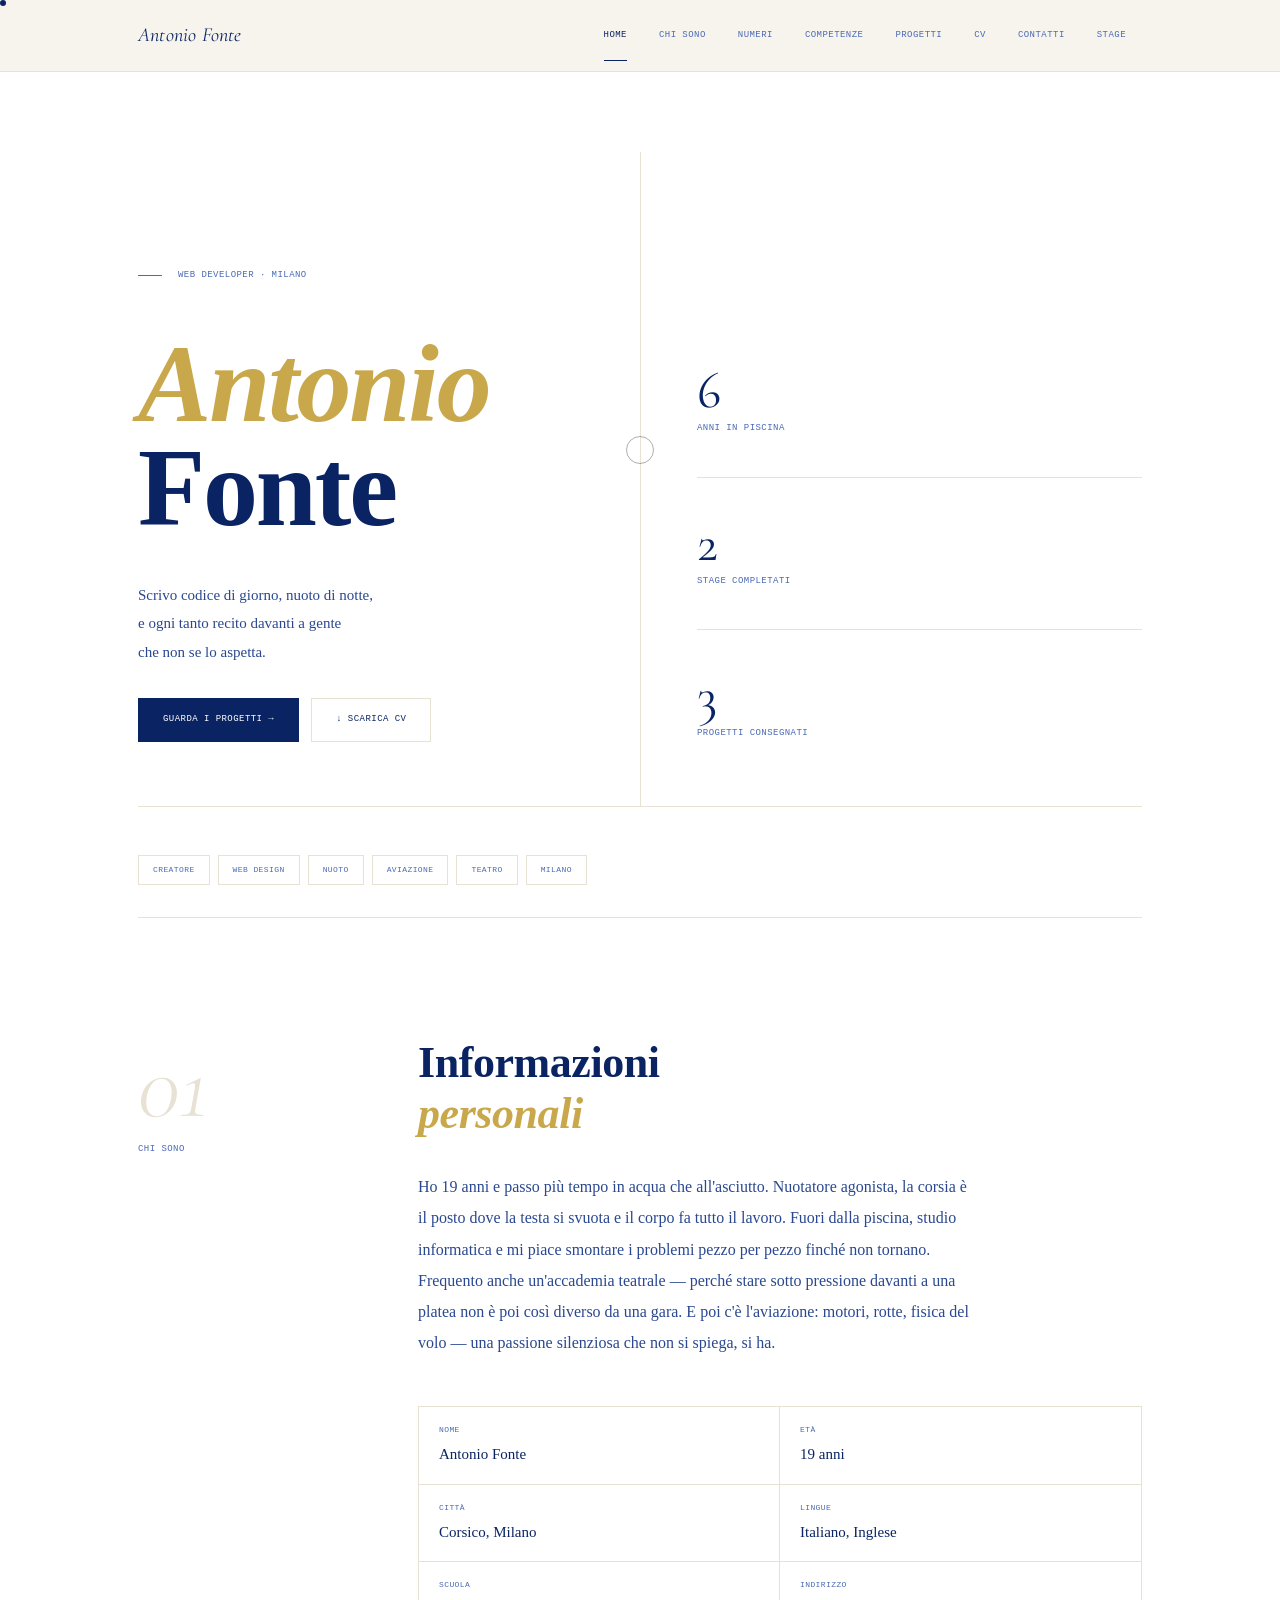
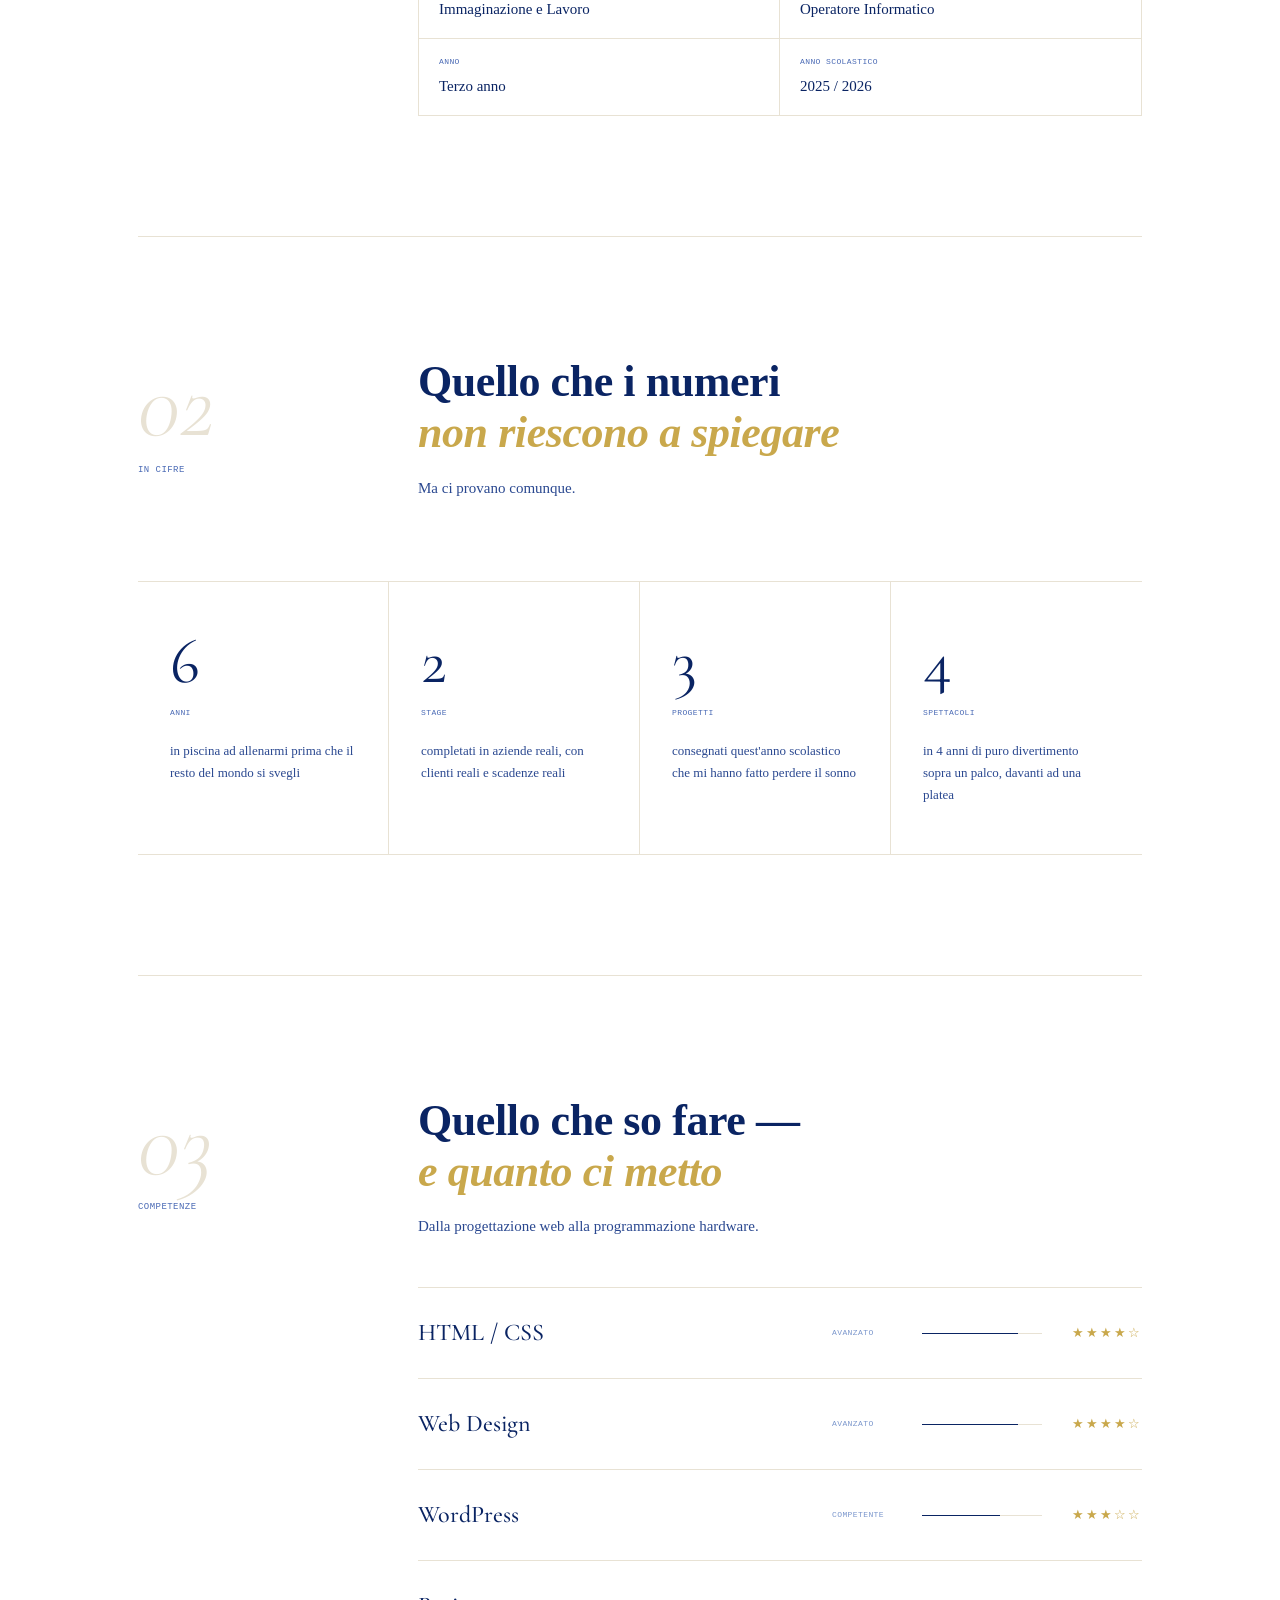
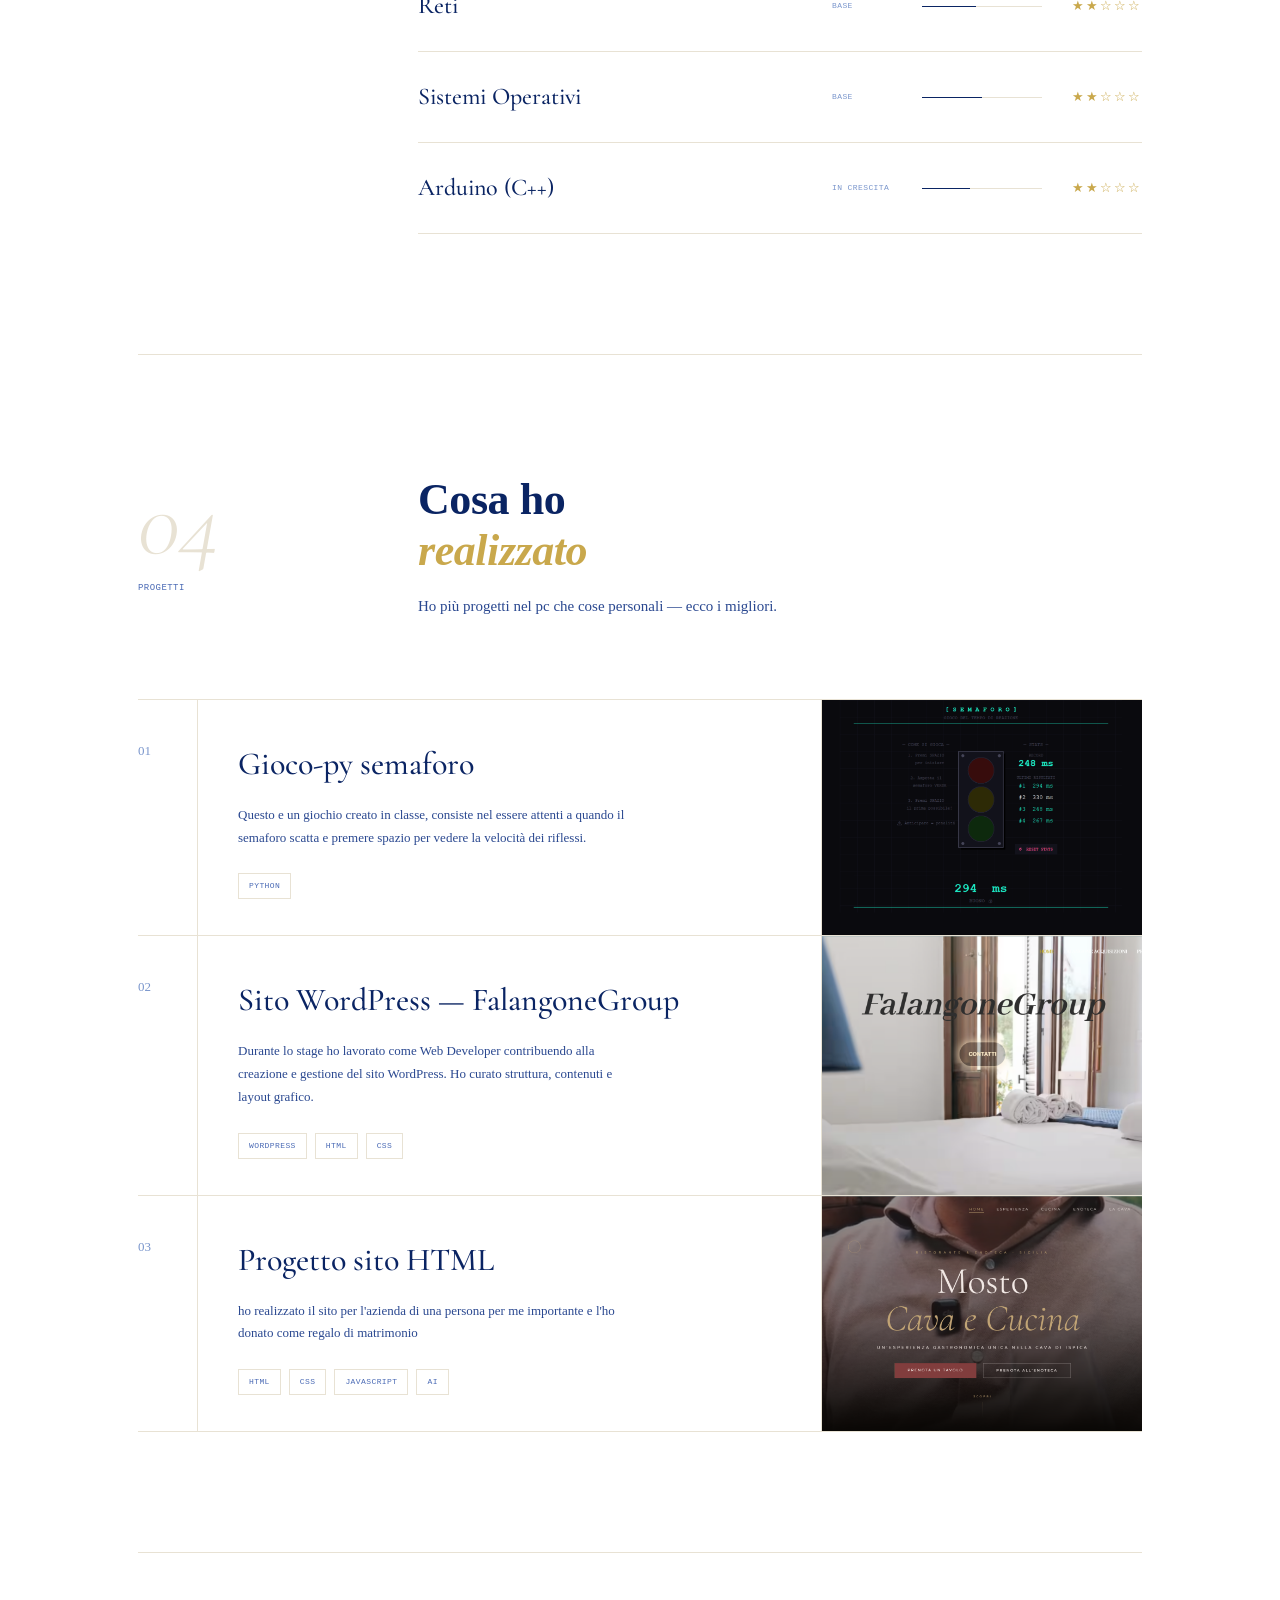
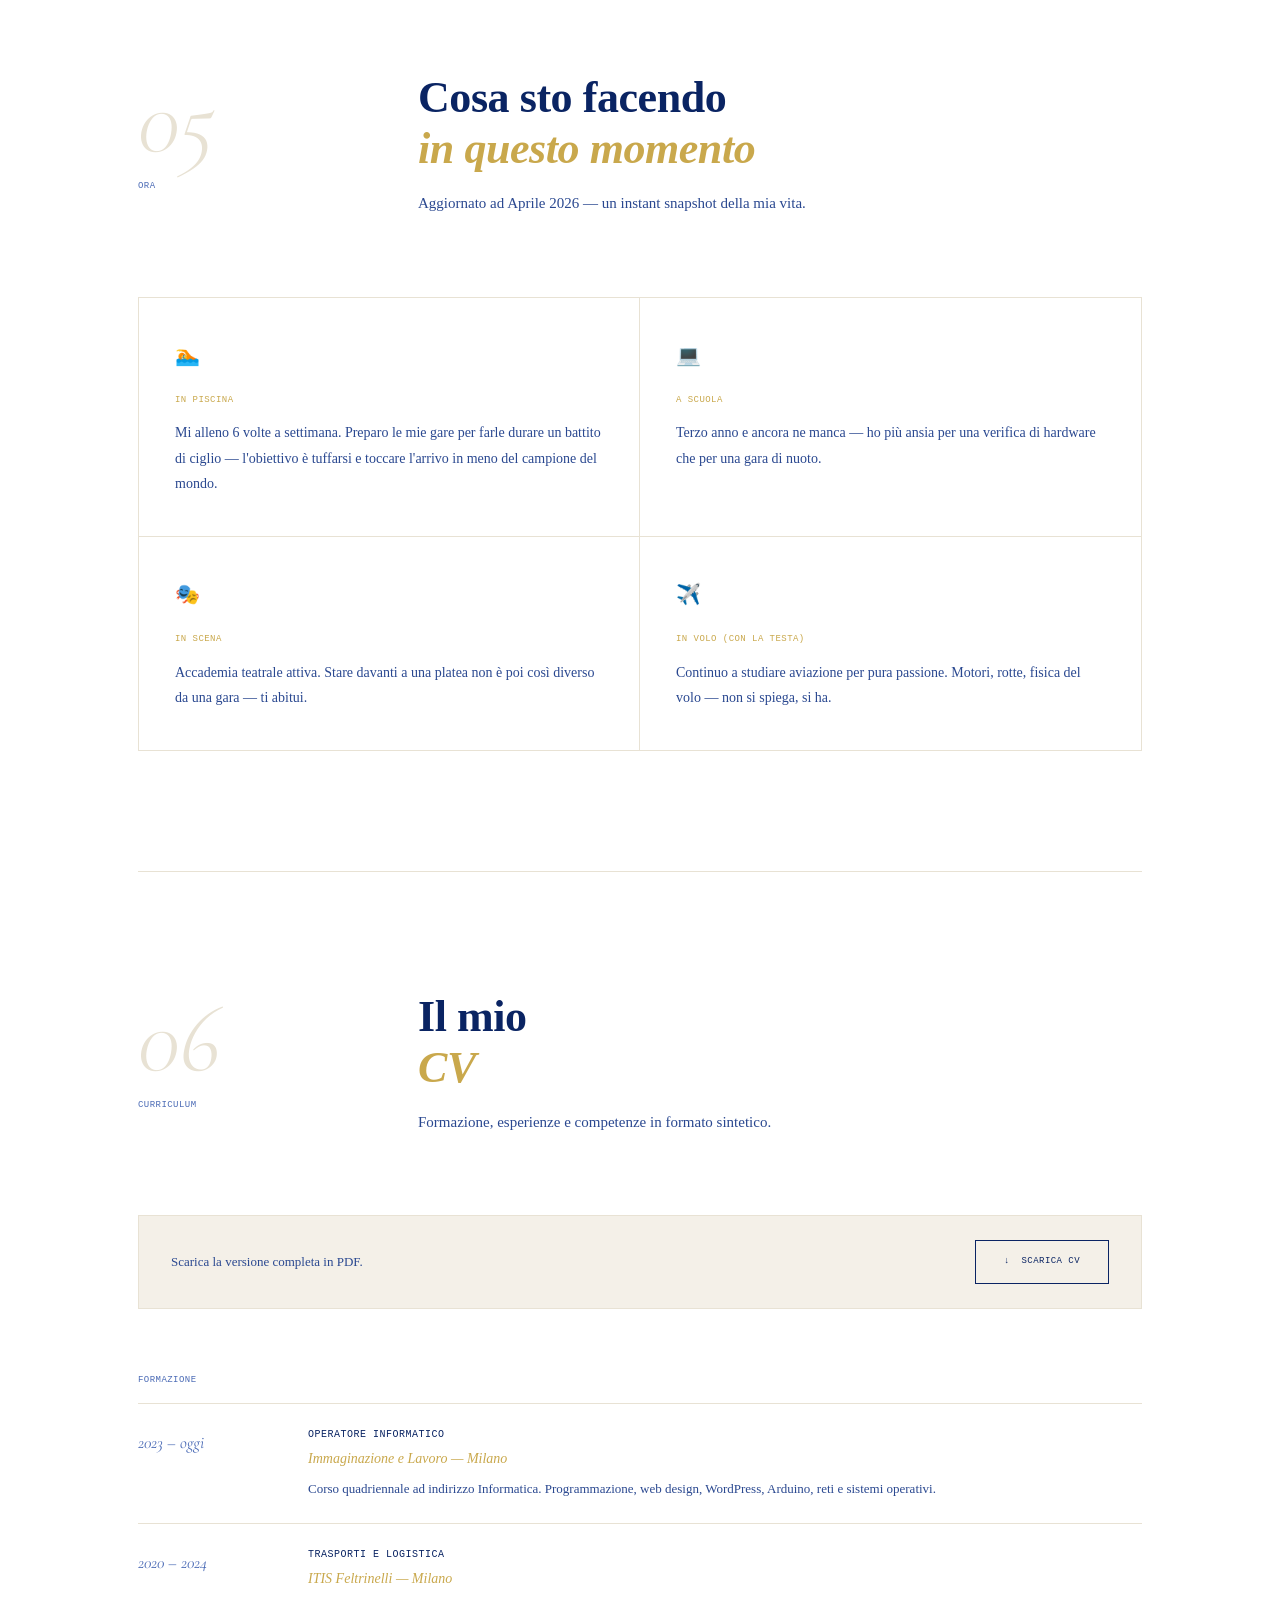
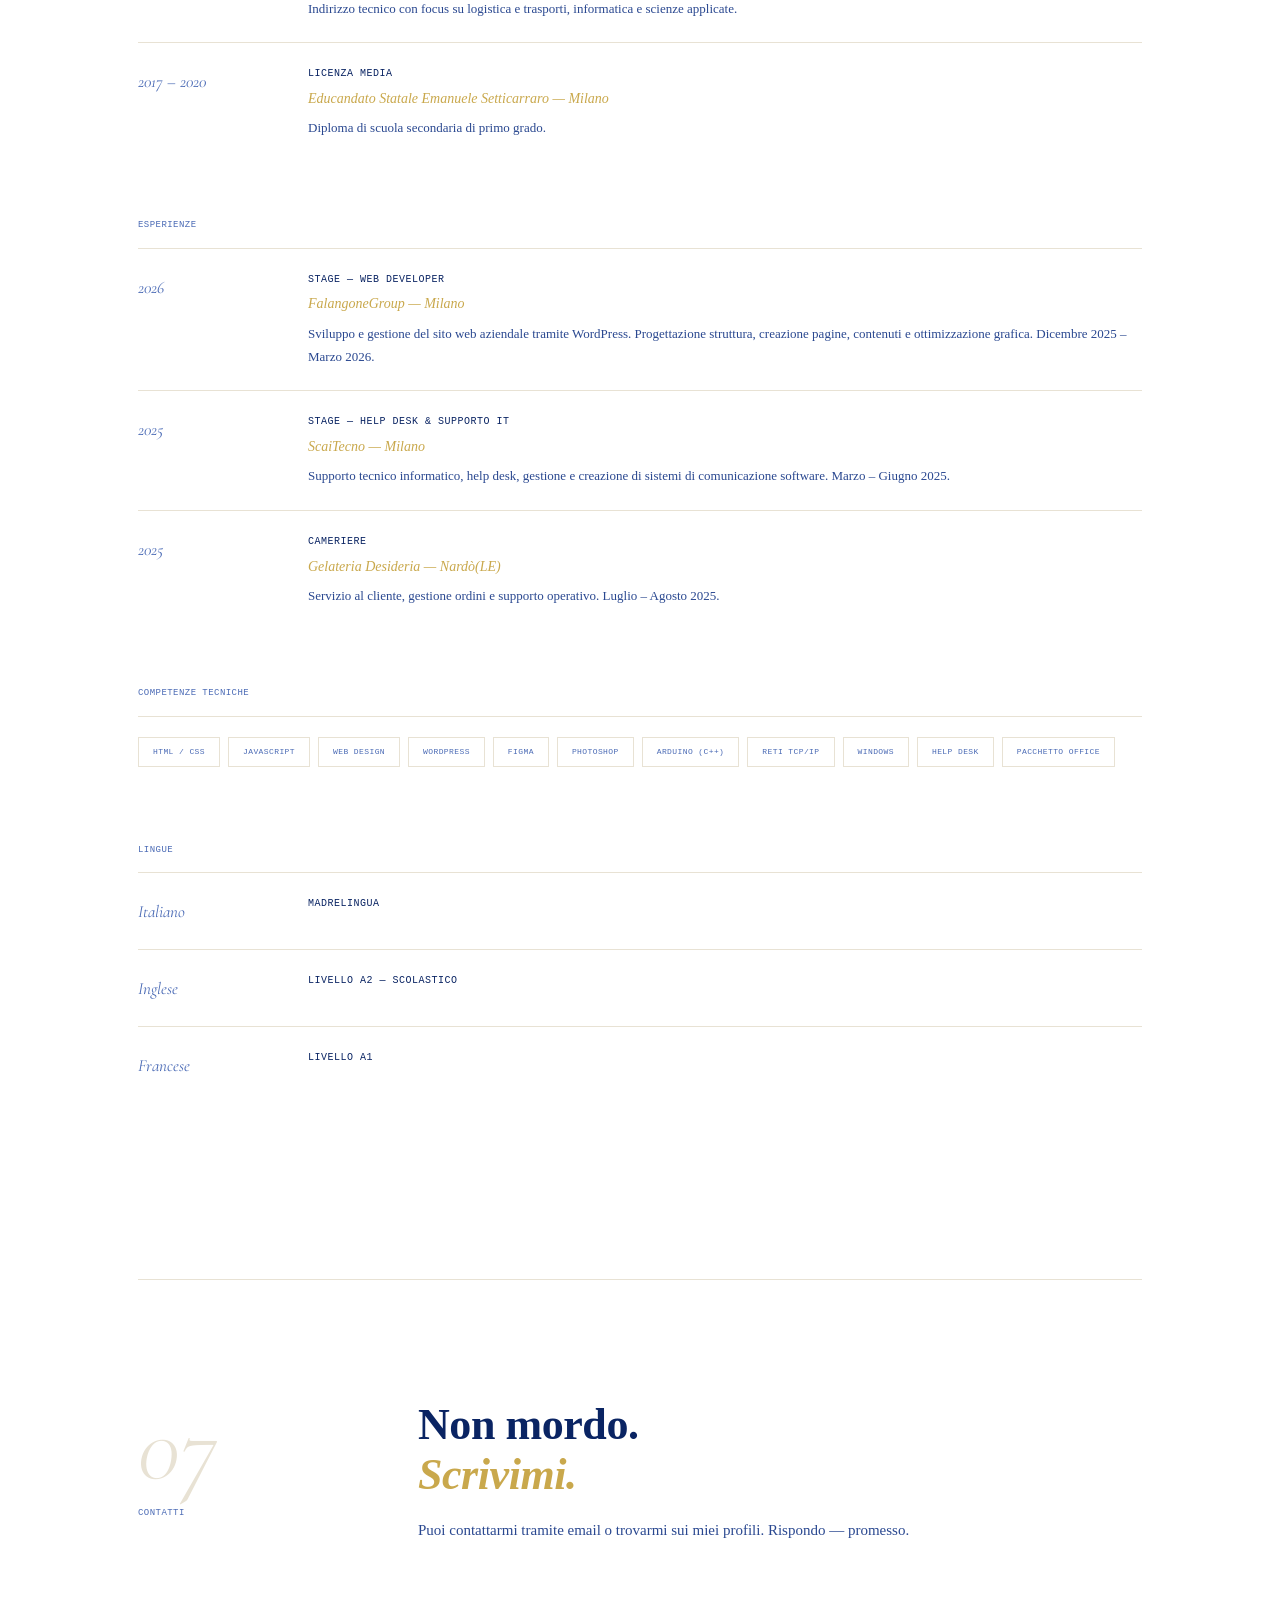
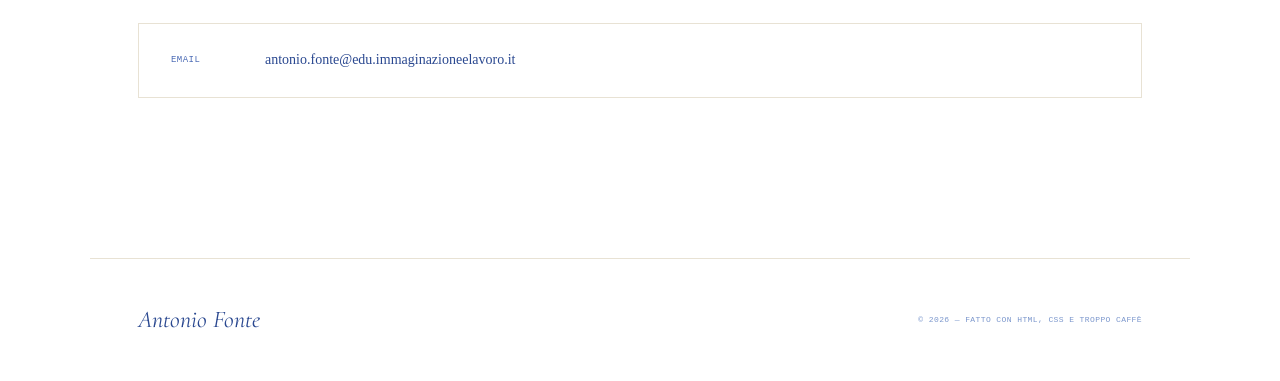
==== commit 2a1d817d: "nk s" ====
--- a/index.html
+++ b/index.html
@@ -3,14 +3,14 @@
 <head>
   <meta charset="UTF-8" />
   <meta name="viewport" content="width=device-width, initial-scale=1.0"/>
-  <meta name="description" content="Antonio Fonte — Web Designer, nuotatore agonista, studente di informatica a Milano. Portfolio scolastico 2026.">
+  <meta name="description" content="Antonio Fonte — Web Developer, nuotatore agonista, studente di informatica a Milano. Portfolio 2026.">
   <meta property="og:title" content="Antonio Fonte — Portfolio">
   <meta property="og:description" content="Scrivo codice di giorno, nuoto di notte, e ogni tanto recito davanti a gente che non se lo aspetta.">
   <meta property="og:type" content="website">
   <title>Antonio Fonte</title>
   <link rel="preconnect" href="https://fonts.googleapis.com">
   <link rel="preconnect" href="https://fonts.gstatic.com" crossorigin>
-  <link href="https://fonts.googleapis.com/css2?family=DM+Serif+Display:ital@0;1&family=DM+Mono:wght@400;500&family=DM+Sans:ital,opsz,wght@0,9..40,300;0,9..40,400;0,9..40,500;1,9..40,300&display=swap" rel="stylesheet">
+  <link href="https://fonts.googleapis.com/css2?family=Cormorant+Garamond:ital,wght@0,300;0,400;0,500;0,600;1,300;1,400;1,500;1,600&family=Inter:wght@300;400;500&family=Geist+Mono:wght@300;400;500&display=swap" rel="stylesheet">
   <link rel="stylesheet" href="style.css">
 </head>
 <body>
@@ -26,13 +26,11 @@
   </div>
 
   <!-- EASTER EGG -->
-  <!-- FIX: aria-modal e role dialog per accessibilità corretta -->
   <div class="egg" id="egg" role="dialog" aria-modal="true" aria-labelledby="eggTitle" aria-hidden="true">
     <div class="egg-box">
       <p class="egg-label">// segreto sbloccato</p>
       <h2 id="eggTitle">Hai trovato il codice.</h2>
       <p>Non so cosa ti aspettavi, ma ora sai che leggo ogni cosa che scrivi sul mio sito.<br>Benvenuto nel club dei curiosi.</p>
-      <!-- FIX: <span> → <button> per raggiungibilità da tastiera -->
       <button class="egg-close" id="eggClose" type="button">× chiudi</button>
     </div>
   </div>
@@ -60,16 +58,17 @@
     <section id="hero" class="vis" style="opacity:1;transform:none;">
       <div class="hero-body">
         <div class="hero-left">
-          <p class="hero-issue">Portfolio — Anno Scolastico 2025/2026</p>
+          <!-- FIX: rimosso frame scolastico, sostituito con posizionamento professionale -->
+          <p class="hero-issue">Web Developer · Milano</p>
           <h1><span class="hl">Antonio</span><br>Fonte</h1>
           <p class="hero-desc">
             Scrivo codice di giorno, nuoto di notte,<br>
             e ogni tanto recito davanti a gente<br>che non se lo aspetta.
           </p>
-          <!-- FIX: CTA chiare per guidare l'utente (recruiter e visitatori) -->
           <div class="hero-cta">
             <a href="#progetti" class="btn-primary">Guarda i progetti →</a>
-            <a href="./ANTONIO_FONTE_curriculum.pdf" download class="btn-secondary">↓ Scarica CV</a>
+            <!-- FIX: filename CV aggiornato, senza spazi e senza "scuola" -->
+            <a href="./antonio-fonte-cv-2026.pdf" download class="btn-secondary">↓ Scarica CV</a>
           </div>
         </div>
         <div class="hero-right">
@@ -173,53 +172,54 @@
       <div>
         <h2>Quello che so fare —<br><span class="hl">e quanto ci metto</span></h2>
         <p style="margin-top:16px;font-size:15px;">Dalla progettazione web alla programmazione hardware.</p>
+        <!-- FIX: rimosso sistema percentuale, sostituito con livelli + stelle -->
         <div class="comp-list">
           <div class="comp-item">
             <span class="comp-name">HTML / CSS</span>
             <div class="comp-right">
-              <span class="comp-lvl">Alto</span>
-              <div class="comp-bar-wrap"><div class="comp-bar" data-w="85"></div></div>
-              <span class="comp-pct">85%</span>
+              <span class="comp-lvl">Avanzato</span>
+              <div class="comp-bar-wrap"><div class="comp-bar" data-w="80"></div></div>
+              <span class="comp-badge">★★★★☆</span>
             </div>
           </div>
           <div class="comp-item">
             <span class="comp-name">Web Design</span>
             <div class="comp-right">
               <span class="comp-lvl">Avanzato</span>
-              <div class="comp-bar-wrap"><div class="comp-bar" data-w="95"></div></div>
-              <span class="comp-pct">95%</span>
+              <div class="comp-bar-wrap"><div class="comp-bar" data-w="80"></div></div>
+              <span class="comp-badge">★★★★☆</span>
             </div>
           </div>
           <div class="comp-item">
             <span class="comp-name">WordPress</span>
             <div class="comp-right">
-              <span class="comp-lvl">Alto</span>
-              <div class="comp-bar-wrap"><div class="comp-bar" data-w="75"></div></div>
-              <span class="comp-pct">75%</span>
+              <span class="comp-lvl">Competente</span>
+              <div class="comp-bar-wrap"><div class="comp-bar" data-w="65"></div></div>
+              <span class="comp-badge">★★★☆☆</span>
             </div>
           </div>
           <div class="comp-item">
             <span class="comp-name">Reti</span>
             <div class="comp-right">
               <span class="comp-lvl">Base</span>
-              <div class="comp-bar-wrap"><div class="comp-bar" data-w="60"></div></div>
-              <span class="comp-pct">60%</span>
+              <div class="comp-bar-wrap"><div class="comp-bar" data-w="45"></div></div>
+              <span class="comp-badge">★★☆☆☆</span>
             </div>
           </div>
           <div class="comp-item">
             <span class="comp-name">Sistemi Operativi</span>
             <div class="comp-right">
               <span class="comp-lvl">Base</span>
-              <div class="comp-bar-wrap"><div class="comp-bar" data-w="65"></div></div>
-              <span class="comp-pct">65%</span>
+              <div class="comp-bar-wrap"><div class="comp-bar" data-w="50"></div></div>
+              <span class="comp-badge">★★☆☆☆</span>
             </div>
           </div>
           <div class="comp-item">
             <span class="comp-name">Arduino (C++)</span>
             <div class="comp-right">
-              <span class="comp-lvl">Base</span>
-              <div class="comp-bar-wrap"><div class="comp-bar" data-w="55"></div></div>
-              <span class="comp-pct">55%</span>
+              <span class="comp-lvl">In crescita</span>
+              <div class="comp-bar-wrap"><div class="comp-bar" data-w="40"></div></div>
+              <span class="comp-badge">★★☆☆☆</span>
             </div>
           </div>
         </div>
@@ -243,18 +243,17 @@
           <span class="proj-num">01</span>
           <div class="proj-body">
             <div>
-              <p class="proj-title">Sito Web Portfolio</p>
-              <p class="proj-desc">Questo portfolio personale, realizzato interamente in HTML e CSS. Il sito raccoglie le mie competenze, i progetti svolti durante l'anno scolastico e il percorso formativo.</p>
+              <p class="proj-title">Gioco-py semaforo </p>
+              <p class="proj-desc">Questo e un giochio creato in classe, consiste nel essere attenti a quando il semaforo scatta e premere spazio per vedere la velocità dei riflessi.</p>
             </div>
             <div class="proj-tags">
-              <span class="ptag">HTML</span>
-              <span class="ptag">CSS</span>
-              <span class="ptag">Progetto</span>
+              <span class="ptag">python</span>
+              
             </div>
           </div>
           <div class="proj-img-wrap">
-            <!-- FIX: width e height aggiunti per prevenire layout shift -->
-            <img src="./Screenshot 2026-04-14 102501.png" alt="Portfolio personale di Antonio Fonte" width="320" height="240" loading="lazy">
+            <!-- Aggiorna src quando hai l'immagine definitiva -->
+            <img src="./semaforo a rezione.png" alt="Progetto python" width="320" height="240" loading="lazy">
           </div>
         </div>
         <div class="proj-item">
@@ -266,29 +265,32 @@
             </div>
             <div class="proj-tags">
               <span class="ptag">WordPress</span>
-              <span class="ptag">Web Design</span>
-              <span class="ptag">Stage</span>
+              <span class="ptag">HTML</span>
+              <span class="ptag">css</span>
             </div>
           </div>
           <div class="proj-img-wrap">
-            <img src="./Screenshot 2026-04-14 100559.png" alt="Sito FalangoneGroup" width="320" height="240" loading="lazy">
+            <!-- Aggiorna src quando hai l'immagine definitiva -->
+            <img src="./sito falalgnone.png" alt="Sito FalangoneGroup" width="320" height="240" loading="lazy">
           </div>
         </div>
         <div class="proj-item">
           <span class="proj-num">03</span>
           <div class="proj-body">
             <div>
-              <p class="proj-title">Progetto Arduino</p>
-              <p class="proj-desc">Realizzazione di un circuito con Arduino nell'ambito delle attività scolastiche. Il progetto ha permesso di applicare concetti di elettronica di base e programmazione in C++.</p>
+              <p class="proj-title">Progetto sito HTML</p>
+              <p class="proj-desc">ho realizzato il sito per l'azienda di una persona per me importante e l'ho donato come regalo di matrimonio</p>
             </div>
             <div class="proj-tags">
-              <span class="ptag">Arduino</span>
-              <span class="ptag">C++</span>
-              <span class="ptag">Laboratorio</span>
+              <span class="ptag">HTML</span>
+              <span class="ptag">CSS</span>
+              <span class="ptag">JavaScript</span>
+              <span class="ptag">ai</span>
             </div>
           </div>
           <div class="proj-img-wrap">
-            <img src="./Screenshot 2026-02-27 111759.png" alt="Progetto Arduino" width="320" height="240" loading="lazy">
+            <!-- Aggiorna src quando hai l'immagine definitiva -->
+            <img src="./mosto.png" alt="Progetto Mosto" width="320" height="240" loading="lazy">
           </div>
         </div>
       </div>
@@ -344,7 +346,7 @@
       </div>
       <div class="cv-dl-bar">
         <p>Scarica la versione completa in PDF.</p>
-        <a href="./antonio-fonte-cv.pdf" download class="btn-dl">↓ &nbsp;Scarica CV</a>
+        <a href="./antonio-fonte-cv-2026.pdf" download class="btn-dl">↓ &nbsp;Scarica CV</a>
       </div>
 
       <div class="cv-block">
@@ -397,7 +399,7 @@
           <span class="cv-period">2025</span>
           <div class="cv-content">
             <h3>Cameriere</h3>
-            <span class="cv-where">Gelateria Desideria — Milano</span>
+            <span class="cv-where">Gelateria Desideria — Nardò(LE)</span>
             <p>Servizio al cliente, gestione ordini e supporto operativo. Luglio – Agosto 2025.</p>
           </div>
         </div>
@@ -445,17 +447,18 @@
           <span class="lbl">Contatti</span>
         </div>
         <div>
-          <h2>Non mordo.<br><span class="hl">Scrivi.</span></h2>
-          <p style="margin-top:16px;font-size:15px;">Puoi contattarmi tramite email. Rispondo — promesso.</p>
-        </div>
-      </div>
+          <h2>Non mordo.<br><span class="hl">Scrivimi.</span></h2>
+          <p style="margin-top:16px;font-size:15px;">Puoi contattarmi tramite email o trovarmi sui miei profili. Rispondo — promesso.</p>
+        </div>
+      </div>
+      <!-- FIX: aggiunti GitHub e LinkedIn -->
       <div class="contact-list">
         <a href="mailto:antonio.fonte@edu.immaginazioneelavoro.it" class="contact-row">
           <span class="contact-type">Email</span>
           <span>antonio.fonte@edu.immaginazioneelavoro.it</span>
         </a>
-      </div>
-      <p class="konami-hint">// c'è qualcosa di nascosto qui. prova a digitare qualcosa.</p>
+       </div>
+     
     </section>
 
   </main>
@@ -470,9 +473,6 @@
 
     /* ═══════════════════════════════════════════════════
        1. LOADER SMART
-       Si chiude al window.load reale, non a tempo fisso.
-       Su connessioni veloci è immediato; su lente il fallback
-       (1.5 s) impedisce che la pagina resti bloccata.
     ═══════════════════════════════════════════════════ */
     (function initLoader() {
       const loader = document.getElementById('loader');
@@ -484,7 +484,6 @@
         loader.classList.add('done');
       }
 
-      // Minimo visuale: aspetta sempre che l'animazione della linea finisca
       const MIN_MS = 500;
       const start  = performance.now();
 
@@ -500,13 +499,12 @@
         window.addEventListener('load', dismissAfterMin, { once: true });
       }
 
-      // Fallback di sicurezza su connessioni lente
       setTimeout(dismiss, 1600);
     })();
 
 
     /* ═══════════════════════════════════════════════════
-       2. PAGE FADE — transizione in uscita verso altre pagine
+       2. PAGE FADE
     ═══════════════════════════════════════════════════ */
     (function initPageFade() {
       document.querySelectorAll('a[href]').forEach(link => {
@@ -523,15 +521,8 @@
 
     /* ═══════════════════════════════════════════════════
        3. CURSOR MAGNETICO
-       – Dot: segue il mouse 1:1 (nessun ritardo percettivo)
-       – Ring: lerp con inerzia differenziata per X e Y
-       – magnetismo: su elementi interattivi il ring si
-         "aggancia" al centro dell'elemento invece di
-         seguire il mouse pixel per pixel
-       – pausa RAF quando la tab è nascosta (performance)
     ═══════════════════════════════════════════════════ */
     (function initCursor() {
-      // Niente cursor custom su touch o reduced-motion
       const noPointer = window.matchMedia('(hover: none)').matches;
       const noMotion  = window.matchMedia('(prefers-reduced-motion: reduce)').matches;
       if (noPointer || noMotion) return;
@@ -539,50 +530,44 @@
       const dot  = document.getElementById('cur');
       const ring = document.getElementById('curRing');
 
-      let mx = window.innerWidth / 2,  my = window.innerHeight / 2;  // posizione mouse
-      let rx = mx, ry = my;                                            // posizione ring
-      let magnetX = null, magnetY = null;                              // target magnetico
-      let rafId   = null;
+      let mx = window.innerWidth / 2,  my = window.innerHeight / 2;
+      let rx = mx, ry = my;
+      let magnetX = null, magnetY = null;
       let paused  = false;
 
-      // Lerp: frizione normale vs frizione ridotta in hover
       const LERP_NORMAL = 0.12;
       const LERP_HOVER  = 0.18;
 
       document.addEventListener('mousemove', e => {
         mx = e.clientX;
         my = e.clientY;
-        // Sposta il dot immediatamente (zero lag visivo)
         dot.style.transform = `translate(calc(-50% + ${mx}px), calc(-50% + ${my}px))`;
       });
 
       function loop() {
         if (!paused) {
-          const tx    = magnetX !== null ? magnetX : mx;
-          const ty    = magnetY !== null ? magnetY : my;
-          const lerp  = magnetX !== null ? LERP_HOVER : LERP_NORMAL;
+          const tx   = magnetX !== null ? magnetX : mx;
+          const ty   = magnetY !== null ? magnetY : my;
+          const lerp = magnetX !== null ? LERP_HOVER : LERP_NORMAL;
 
           rx += (tx - rx) * lerp;
           ry += (ty - ry) * lerp;
 
           ring.style.transform = `translate(calc(-50% + ${rx}px), calc(-50% + ${ry}px))`;
         }
-        rafId = requestAnimationFrame(loop);
+        requestAnimationFrame(loop);
       }
       loop();
 
-      // Pausa RAF quando la tab è in background
       document.addEventListener('visibilitychange', () => {
         paused = document.hidden;
       });
 
-      // Rimuove left/top ereditati dal vecchio codice (usiamo transform)
       dot.style.left  = '0';
       dot.style.top   = '0';
       ring.style.left = '0';
       ring.style.top  = '0';
 
-      // Magnetismo sugli elementi interattivi
       const INTERACTIVE = 'a, button, .tag, .cv-skill, .comp-item, .proj-item, .now-card, .num-card';
 
       function onEnter(e) {
@@ -594,7 +579,6 @@
       }
 
       function onMove(e) {
-        // Aggiorna il centro magnetico se l'elemento cambia posizione (scroll)
         const rect = e.currentTarget.getBoundingClientRect();
         magnetX = rect.left + rect.width  / 2;
         magnetY = rect.top  + rect.height / 2;
@@ -616,25 +600,21 @@
       }
       attachCursorListeners();
 
-      // Re-attach se vengono aggiunti nuovi elementi (future-proof)
       window._reattachCursor = attachCursorListeners;
     })();
 
 
     /* ═══════════════════════════════════════════════════
-       4. SCROLL ANIMATIONS — IntersectionObserver
-       Gestisce: reveal sezioni, animazione barre competenze,
-       contatori numerici con easing cubico (non lineare).
+       4. SCROLL ANIMATIONS
     ═══════════════════════════════════════════════════ */
     (function initScrollAnimations() {
-      // Easing cubico in uscita per i contatori — più naturale del lineare
       function easeOutCubic(t) { return 1 - Math.pow(1 - t, 3); }
 
       function animateCounter(el) {
-        const target   = parseInt(el.dataset.target, 10);
+        const target = parseInt(el.dataset.target, 10);
         if (isNaN(target) || target === 0) return;
 
-        const DURATION = 900; // ms
+        const DURATION = 900;
         const startTime = performance.now();
 
         function tick(now) {
@@ -653,12 +633,10 @@
           const section = entry.target;
           section.classList.add('vis');
 
-          // Barre competenze con stagger per effetto cascata
           section.querySelectorAll('.comp-bar[data-w]').forEach((bar, i) => {
             setTimeout(() => { bar.style.width = bar.dataset.w + '%'; }, 80 + i * 60);
           });
 
-          // Contatori con easing
           section.querySelectorAll('.num-n[data-target]').forEach(animateCounter);
 
           observer.unobserve(section);
@@ -672,18 +650,12 @@
 
 
     /* ═══════════════════════════════════════════════════
-       5. NAV ACTIVE — stato preciso con scroll spy
-       Usa rootMargin per marcare la sezione "attiva" non
-       appena entra nella fascia superiore della viewport,
-       non quando occupa il 40% della schermata.
-       Tiene traccia dell'ultima sezione visibile per non
-       resettare lo stato quando si scorre tra sezioni.
+       5. NAV ACTIVE
     ═══════════════════════════════════════════════════ */
     (function initNavSpy() {
       const navLinks = Array.from(document.querySelectorAll('nav a[href^="#"]'));
       if (!navLinks.length) return;
 
-      // Map section id → nav link per lookup O(1)
       const linkMap = new Map(
         navLinks.map(l => [l.getAttribute('href').slice(1), l])
       );
@@ -698,8 +670,6 @@
         if (link) link.classList.add('on');
       }
 
-      // rootMargin: la sezione diventa "attiva" quando il suo top
-      // supera il 20% dall'alto della viewport
       const spy = new IntersectionObserver(entries => {
         entries.forEach(e => {
           if (e.isIntersecting) setActive(e.target.id);
@@ -711,7 +681,6 @@
 
       document.querySelectorAll('section[id]').forEach(s => spy.observe(s));
 
-      // Edge case: attiva "home" se si è tutto in cima
       window.addEventListener('scroll', () => {
         if (window.scrollY < 80) setActive('hero');
       }, { passive: true });
@@ -720,11 +689,6 @@
 
     /* ═══════════════════════════════════════════════════
        6. EASTER EGG
-       – Konami code
-       – Digitare "nuoto" ovunque
-       – Focus trap: Tab rimane dentro il dialog finché è aperto
-       – Escape chiude
-       – Restore focus all'elemento che lo aveva prima
     ═══════════════════════════════════════════════════ */
     (function initEasterEgg() {
       const egg      = document.getElementById('egg');
@@ -738,9 +702,8 @@
       ];
       let ki = 0;
 
-      // Sequenza Konami
       document.addEventListener('keydown', e => {
-        if (egg.classList.contains('on')) return; // ignora se già aperto
+        if (egg.classList.contains('on')) return;
         if (e.key === KONAMI[ki]) {
           ki++;
           if (ki === KONAMI.length) { showEgg(); ki = 0; }
@@ -749,7 +712,6 @@
         }
       });
 
-      // Digitare "nuoto"
       let typed = '';
       document.addEventListener('keypress', e => {
         if (egg.classList.contains('on')) return;
@@ -762,7 +724,6 @@
         prevFocus = document.activeElement;
         egg.classList.add('on');
         egg.setAttribute('aria-hidden', 'false');
-        // Piccolo delay per attendere la transition prima del focus
         setTimeout(() => closeBtn.focus(), 50);
       }
 
@@ -774,21 +735,16 @@
 
       closeBtn.addEventListener('click', closeEgg);
 
-      // Chiudi con Escape
       document.addEventListener('keydown', e => {
         if (e.key === 'Escape' && egg.classList.contains('on')) closeEgg();
       });
 
-      // Click fuori dalla box chiude
       egg.addEventListener('click', e => {
         if (e.target === egg) closeEgg();
       });
 
-      // Focus trap: mantieni Tab e Shift+Tab dentro il dialog
       egg.addEventListener('keydown', e => {
         if (e.key !== 'Tab') return;
-        // Per ora l'unico elemento focusabile è closeBtn;
-        // se ne aggiungi altri, elencali qui
         const focusable = egg.querySelectorAll('button, [href], input, [tabindex]:not([tabindex="-1"])');
         const first = focusable[0];
         const last  = focusable[focusable.length - 1];
--- a/style.css
+++ b/style.css
@@ -2,24 +2,24 @@
 *, *::before, *::after { box-sizing: border-box; margin: 0; padding: 0; }
 html { scroll-behavior: smooth; font-size: 16px; }
 
-@import url('https://fonts.googleapis.com/css2?family=DM+Serif+Display:ital@0;1&family=DM+Mono:wght@400;500&family=DM+Sans:ital,opsz,wght@0,9..40,300;0,9..40,400;0,9..40,500;1,9..40,300&display=swap');
+@import url('https://fonts.googleapis.com/css2?family=Merriweather:ital,wght@0,400;0,700;1,400;1,700&family=Cormorant+Garamond:ital,wght@0,300;0,400;0,500;1,300;1,400;1,500&family=Besley:ital,wght@0,300;0,400;0,500;1,300;1,400&family=DM+Mono:wght@400;500&display=swap');
 
 :root {
-  --cream:      #f7f3ec;
-  --cream-2:    #ede8df;
-  --cream-3:    #e2dbd0;
-  --ink:        #1a1714;
-  --ink-2:      #2e2a25;
-  --ink-3:      #5a5248;
-  /* FIX: #9a9088 → #6b6560 per superare WCAG 4.5:1 */
-  --ink-4:      #6b6560;
-  --ink-5:      #a09890;
-  --accent:     #8b1a1a;
-  --accent-2:   #a32020;
-  --gold:       #b8960c;
-
-  --ff-display: 'DM Serif Display', Georgia, serif;
-  --ff-text:    'DM Sans', system-ui, sans-serif;
+  --cream:      #ffffff;
+  --cream-2:    #f4f0e8;
+  --cream-3:    #e8e2d4;
+  --ink:        #0A2463;
+  --ink-2:      #0d2e7a;
+  --ink-3:      #2a4890;
+  --ink-4:      #4a6ab5;
+  --ink-5:      #7a96cc;
+  --accent:     #C9A84C;
+  --accent-2:   #e0bc5a;
+  --gold:       #C9A84C;
+
+  --ff-display: 'Merriweather', Georgia, serif;
+  --ff-sub:     'Cormorant Garamond', Georgia, serif;
+  --ff-text:    'Besley', Georgia, serif;
   --ff-mono:    'DM Mono', 'Courier New', monospace;
   --max:        1100px;
   --col:        680px;
@@ -47,7 +47,6 @@
 p { color: var(--ink-3); }
 
 /* ── CURSOR ──────────────────────────────────────── */
-/* Usa transform (GPU compositor) invece di left/top — zero reflow */
 .cur {
   position: fixed;
   top: 0; left: 0;
@@ -72,7 +71,6 @@
 }
 .cur.hover { width: 10px; height: 10px; background: var(--accent); }
 .cur-ring.hover { width: 44px; height: 44px; border-color: rgba(139,26,26,0.5); }
-/* FIX: cursor ripristinato su dispositivi touch e reduced-motion */
 @media (hover: none) { .cur, .cur-ring { display: none; } body { cursor: auto; } }
 @media (prefers-reduced-motion: reduce) { .cur, .cur-ring { display: none; } body { cursor: auto; } }
 
@@ -148,13 +146,12 @@
 .egg-box h2 {
   font-family: var(--ff-display);
   font-size: 32px;
-  font-weight: 400;
+  font-weight: 700;
   color: var(--cream);
   margin-bottom: 16px;
   font-style: italic;
 }
 .egg-box p { color: var(--ink-5); font-size: 14px; margin-bottom: 32px; max-width: none; }
-/* FIX: <span> → <button> per accessibilità da tastiera */
 .egg-close {
   font-family: var(--ff-mono);
   font-size: 9px;
@@ -207,8 +204,8 @@
   justify-content: space-between;
 }
 .nav-logo {
-  font-family: var(--ff-display);
-  font-size: 18px;
+  font-family: var(--ff-sub);
+  font-size: 20px;
   font-weight: 400;
   font-style: italic;
   color: var(--ink);
@@ -255,7 +252,6 @@
   padding: 0 48px;
 }
 
-/* thin rule */
 .rule {
   width: 100%;
   height: 1px;
@@ -263,7 +259,6 @@
   margin: 0;
 }
 
-/* label */
 .lbl {
   font-family: var(--ff-mono);
   font-size: 9px;
@@ -272,7 +267,6 @@
   color: var(--ink-4);
 }
 
-/* highlight span */
 .hl {
   color: var(--accent);
   font-style: italic;
@@ -316,10 +310,10 @@
 }
 h1 {
   font-family: var(--ff-display);
-  font-size: clamp(64px, 10vw, 120px);
-  font-weight: 400;
-  line-height: .92;
-  letter-spacing: -.01em;
+  font-size: clamp(56px, 9vw, 110px);
+  font-weight: 700;
+  line-height: .95;
+  letter-spacing: -.02em;
   color: var(--ink);
   margin-bottom: 40px;
 }
@@ -335,7 +329,6 @@
   line-height: 1.9;
   max-width: 340px;
 }
-/* FIX: CTA primaria aggiunta sotto la descrizione */
 .hero-cta {
   display: flex;
   gap: 12px;
@@ -388,7 +381,7 @@
   gap: 4px;
 }
 .hero-stat-n {
-  font-family: var(--ff-display);
+  font-family: var(--ff-sub);
   font-size: 52px;
   font-weight: 400;
   color: var(--ink);
@@ -436,9 +429,9 @@
   gap: 8px;
 }
 .section-number {
-  font-family: var(--ff-display);
+  font-family: var(--ff-sub);
   font-size: 96px;
-  font-weight: 400;
+  font-weight: 300;
   color: var(--cream-3);
   line-height: 1;
   display: block;
@@ -447,10 +440,10 @@
 h2 {
   font-family: var(--ff-display);
   font-size: clamp(28px, 4vw, 44px);
-  font-weight: 400;
+  font-weight: 700;
   letter-spacing: -.01em;
   color: var(--ink);
-  line-height: 1.1;
+  line-height: 1.15;
 }
 .bio {
   font-size: 16px;
@@ -517,7 +510,7 @@
 .num-card:hover { background: var(--cream-2); }
 .num-n {
   display: block;
-  font-family: var(--ff-display);
+  font-family: var(--ff-sub);
   font-size: clamp(48px, 5vw, 68px);
   font-weight: 400;
   color: var(--ink);
@@ -578,9 +571,9 @@
 .comp-item:first-child { border-top: 1px solid var(--cream-3); }
 .comp-item:hover { padding-left: 12px; }
 .comp-name {
-  font-family: var(--ff-display);
-  font-size: 22px;
-  font-weight: 400;
+  font-family: var(--ff-sub);
+  font-size: 24px;
+  font-weight: 500;
   color: var(--ink);
 }
 .comp-right {
@@ -602,13 +595,13 @@
   width: 0;
   transition: width 1.6s cubic-bezier(.16,1,.3,1);
 }
-.comp-pct {
-  font-family: var(--ff-display);
-  font-size: 18px;
-  font-weight: 400;
-  color: var(--ink-4);
-  min-width: 36px;
+/* FIX: sostituito .comp-pct con .comp-badge — sistema stelle al posto delle percentuali */
+.comp-badge {
+  font-size: 13px;
+  color: var(--accent);
+  min-width: 80px;
   text-align: right;
+  letter-spacing: 2px;
 }
 .comp-lvl {
   font-family: var(--ff-mono);
@@ -616,7 +609,7 @@
   letter-spacing: 0.05em;
   text-transform: uppercase;
   color: var(--ink-5);
-  min-width: 60px;
+  min-width: 70px;
 }
 
 /* ── PROGETTI ─────────────────────────────────────── */
@@ -663,9 +656,9 @@
   justify-content: space-between;
 }
 .proj-title {
-  font-family: var(--ff-display);
-  font-size: clamp(22px, 2.5vw, 30px);
-  font-weight: 400;
+  font-family: var(--ff-sub);
+  font-size: clamp(22px, 2.5vw, 32px);
+  font-weight: 500;
   color: var(--ink);
   margin-bottom: 12px;
 }
@@ -691,16 +684,16 @@
   overflow: hidden;
   position: relative;
 }
-/* FIX: aspect-ratio per evitare layout shift */
 .proj-img-wrap img {
   width: 100%;
   height: 100%;
   object-fit: cover;
   display: block;
-  filter: saturate(.5) brightness(.95);
+  /* FIX: saturate aumentato da .5 a .85, brightness portato a 1 */
+  filter: saturate(.85) brightness(1);
   transition: transform .7s cubic-bezier(.16,1,.3,1), filter .4s;
 }
-.proj-item:hover .proj-img-wrap img { transform: scale(1.04); filter: saturate(.7) brightness(1); }
+.proj-item:hover .proj-img-wrap img { transform: scale(1.04); filter: saturate(1) brightness(1.02); }
 
 /* ── NOW ──────────────────────────────────────────── */
 #now {
@@ -800,11 +793,12 @@
 .cv-row:last-child { border-bottom: none; }
 .cv-row:hover { background: var(--cream-2); margin: 0 -20px; padding-left: 20px; padding-right: 20px; }
 .cv-period {
-  font-family: var(--ff-display);
-  font-size: 15px;
+  font-family: var(--ff-sub);
+  font-size: 17px;
   font-weight: 400;
   color: var(--ink-4);
   padding-top: 2px;
+  font-style: italic;
 }
 .cv-content h3 {
   font-family: var(--ff-mono);
@@ -912,8 +906,8 @@
   gap: 16px;
 }
 .footer-logo {
-  font-family: var(--ff-display);
-  font-size: 22px;
+  font-family: var(--ff-sub);
+  font-size: 24px;
   font-weight: 400;
   font-style: italic;
   color: var(--ink-3);
@@ -951,31 +945,28 @@
   .cv-row:hover { margin: 0; padding-left: 0; padding-right: 0; }
   .nav-logo { font-size: 15px; }
   .hero-cta { flex-direction: column; }
+  .comp-bar-wrap { width: 80px; }
+  .comp-badge { min-width: 60px; font-size: 11px; }
 }
 @media (max-width: 520px) {
   .numeri-grid { grid-template-columns: 1fr; }
   .num-card { border-right: none; }
   section { padding-top: 80px; padding-bottom: 80px; }
   .comp-bar-wrap { width: 60px; }
+  .comp-badge { display: none; }
 }
 
 
 /* ══ STAGE PAGE ═════════════════════════════════════ */
-/* Nota: le variabili :root sono già definite sopra — questo blocco
-   contiene solo i componenti specifici della pagina stage */
-
-.lbl { font-family: var(--ff-mono); font-size: 9px; letter-spacing: 0.05em; text-transform: uppercase; color: var(--ink-4); }
-
-/* INTRO */
+
 #intro {
   padding: 120px 0 80px;
   display: grid; grid-template-columns: 200px 1fr; gap: 0 80px;
   border-bottom: 1px solid var(--cream-3);
 }
-.s-num { font-family: var(--ff-display); font-size: 96px; font-weight: 400;
+.s-num { font-family: var(--ff-sub); font-size: 96px; font-weight: 300;
   color: var(--cream-3); line-height: 1; display: block; font-style: italic; }
 
-/* STAGE SECTION */
 .stage-section {
   padding: 100px 0;
   border-bottom: 1px solid var(--cream-3);
@@ -985,12 +976,12 @@
   margin-bottom: 64px; align-items: start;
 }
 .stage-n {
-  font-family: var(--ff-display); font-size: 96px; font-weight: 400;
+  font-family: var(--ff-sub); font-size: 96px; font-weight: 300;
   color: var(--cream-3); display: block; line-height: 1; font-style: italic;
 }
 .stage-title-area { display: flex; flex-direction: column; gap: 12px; }
 .stage-company {
-  font-family: var(--ff-display); font-size: clamp(36px,5vw,60px); font-weight: 400;
+  font-family: var(--ff-display); font-size: clamp(36px,5vw,60px); font-weight: 700;
   color: var(--ink);
 }
 .stage-badge {
@@ -999,7 +990,6 @@
   display: inline-block; width: fit-content;
 }
 
-/* INFO SCHEDA */
 .scheda {
   border: 1px solid var(--cream-3);
   margin-bottom: 56px;
@@ -1023,7 +1013,6 @@
 .act-list li { font-size: 14px; font-weight: 300; color: var(--ink); display: flex; gap: 14px; align-items: flex-start; }
 .act-list li::before { content: '—'; color: var(--accent); font-family: var(--ff-display); flex-shrink: 0; }
 
-/* RELAZIONE */
 .relazione-title {
   font-family: var(--ff-mono); font-size: 9px; letter-spacing: 0.05em; text-transform: uppercase;
   color: var(--ink-4); border-bottom: 1px solid var(--cream-3);
@@ -1050,7 +1039,6 @@
 .rel-block:hover::before { transform: scaleY(1); }
 .rel-block p { font-size: 14px; font-weight: 300; line-height: 1.95; color: var(--ink-3); max-width: 660px; }
 
-/* STAGE RESPONSIVE */
 @media (max-width: 860px) {
   #intro, .stage-header { grid-template-columns: 1fr; gap: 24px; }
   .s-num, .stage-n { display: none; }
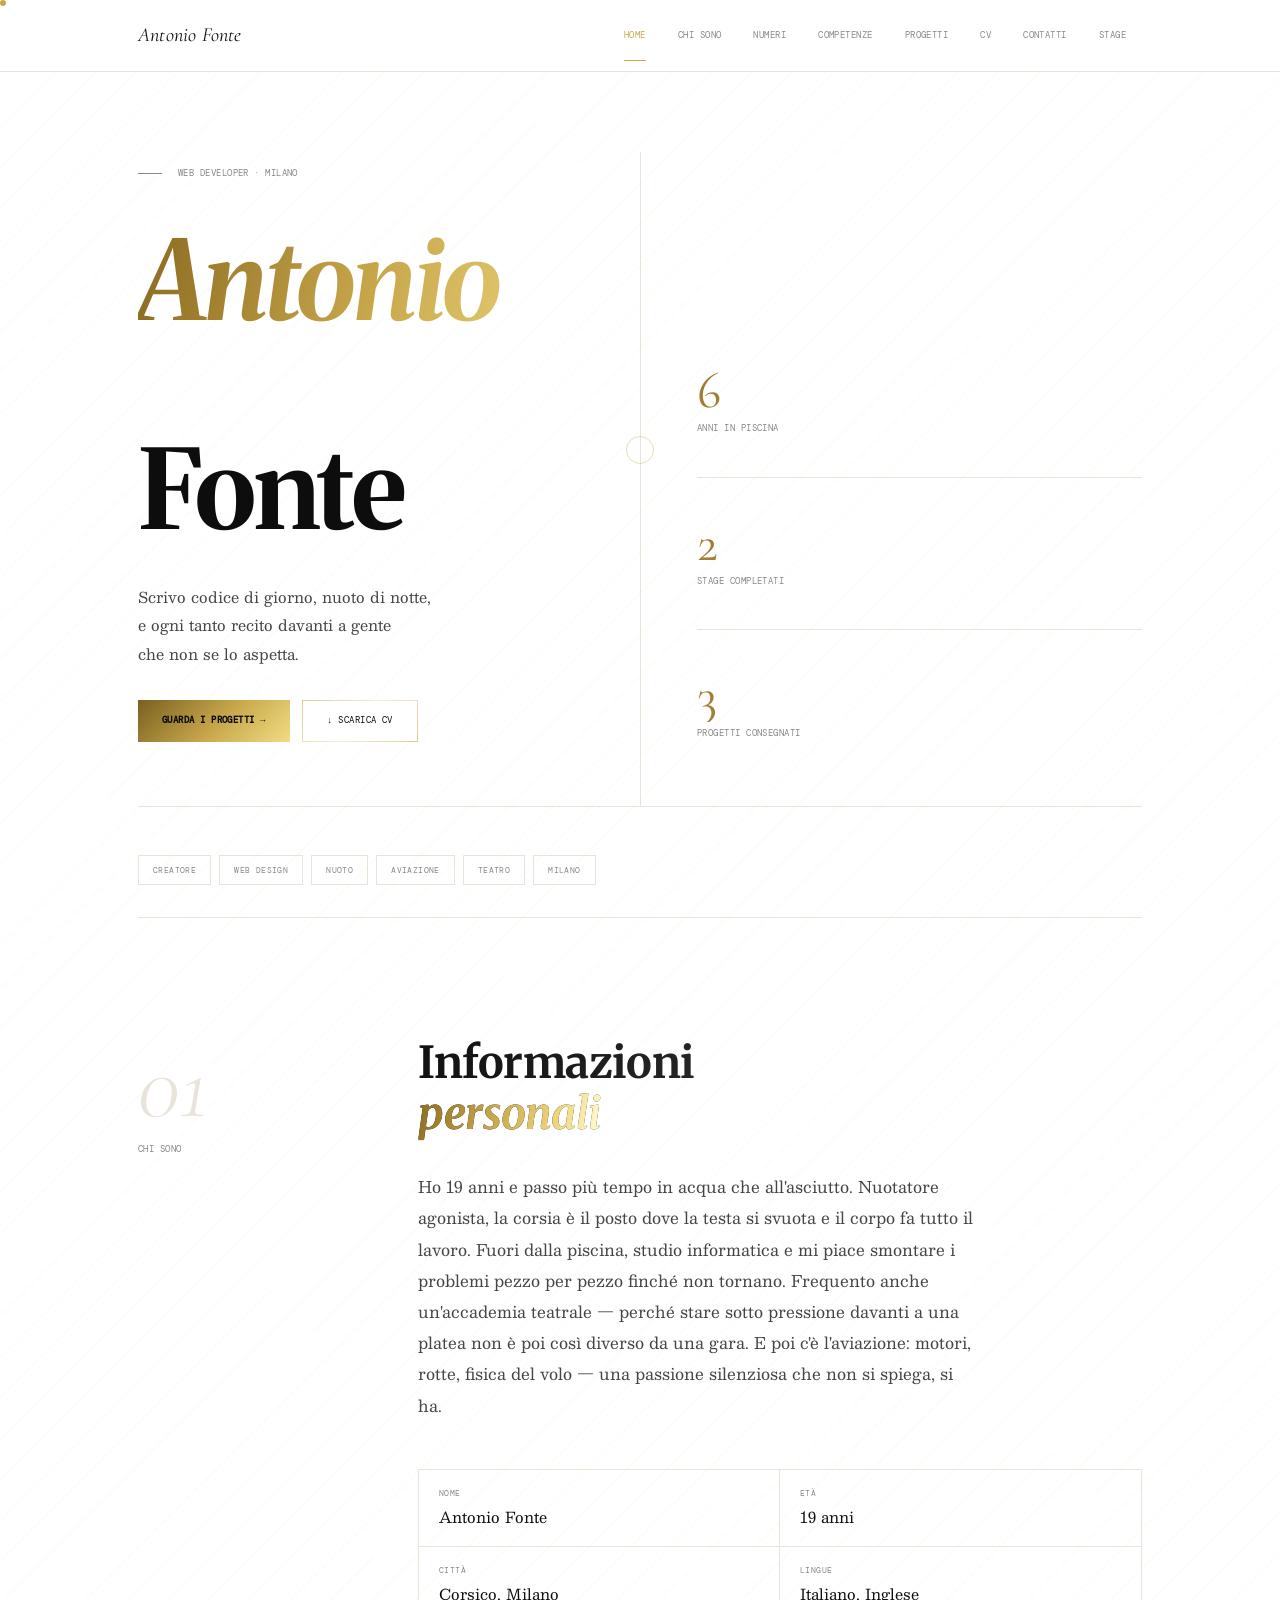
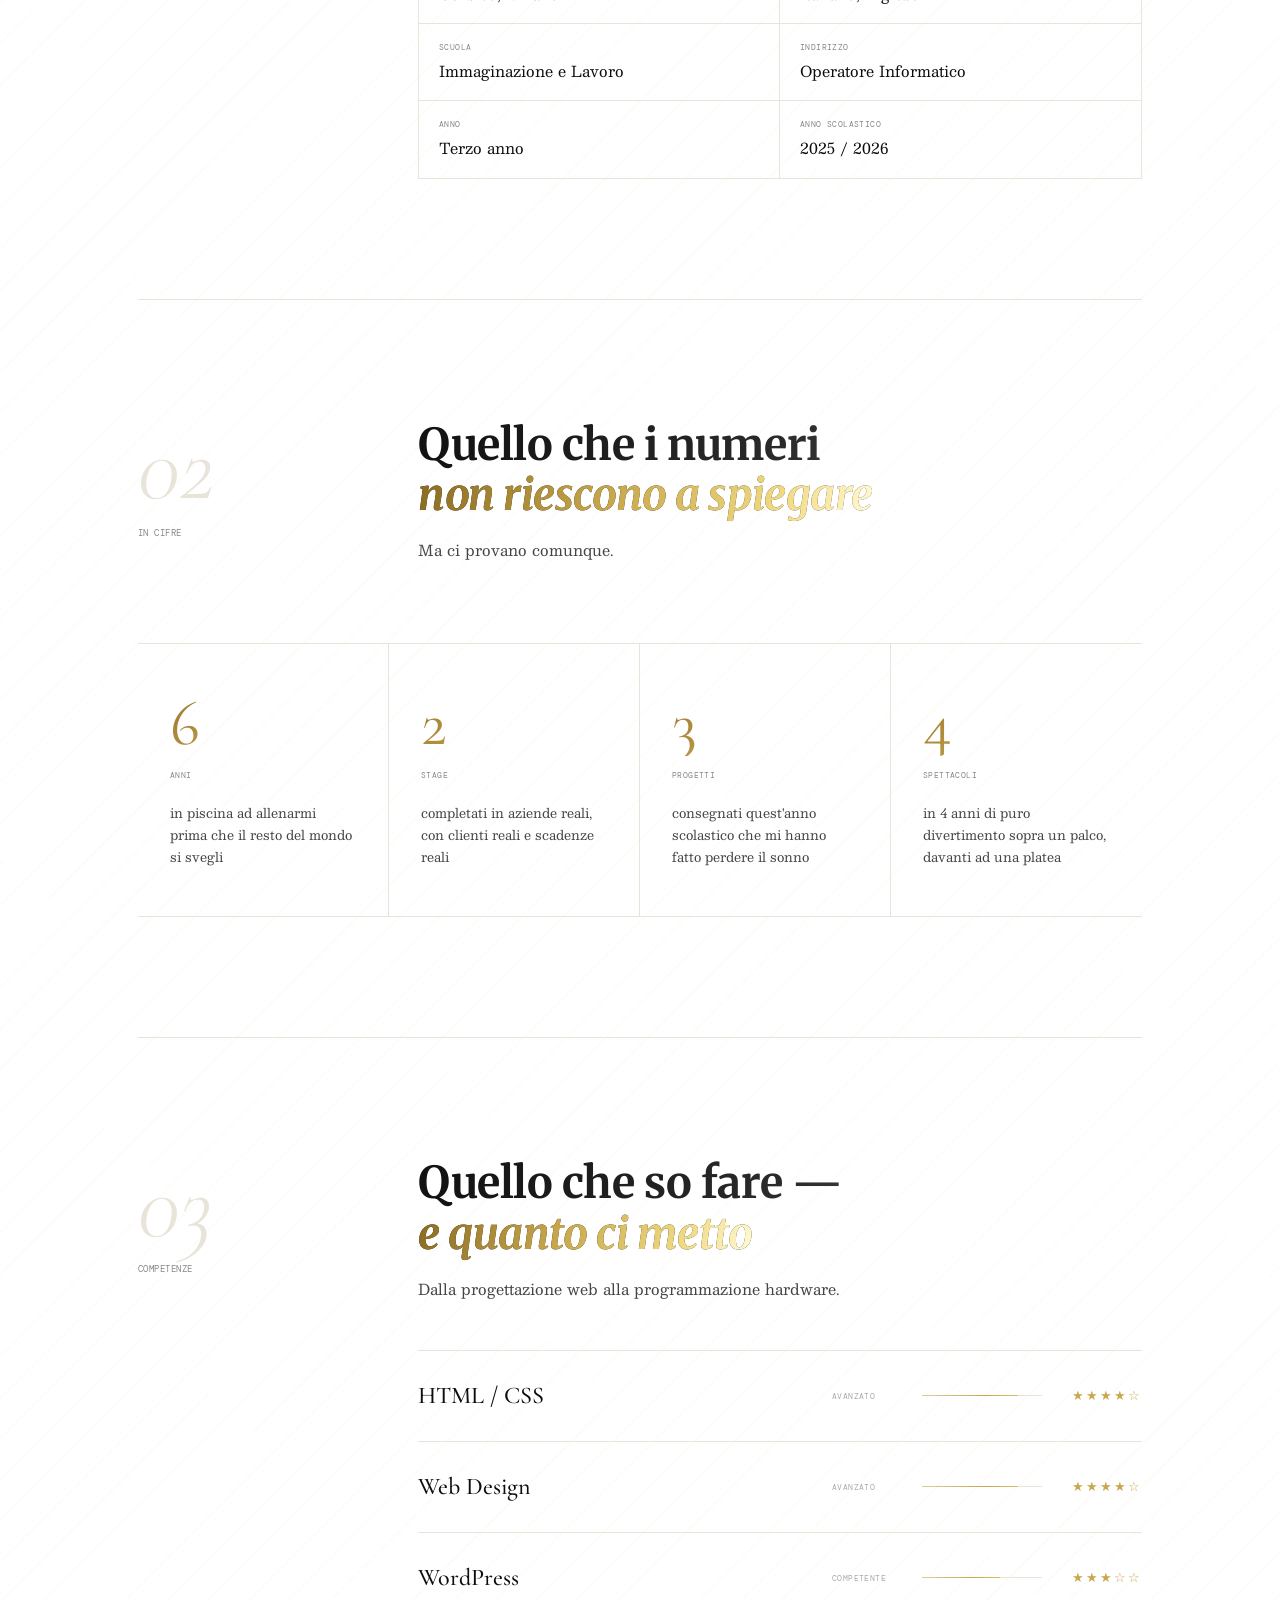
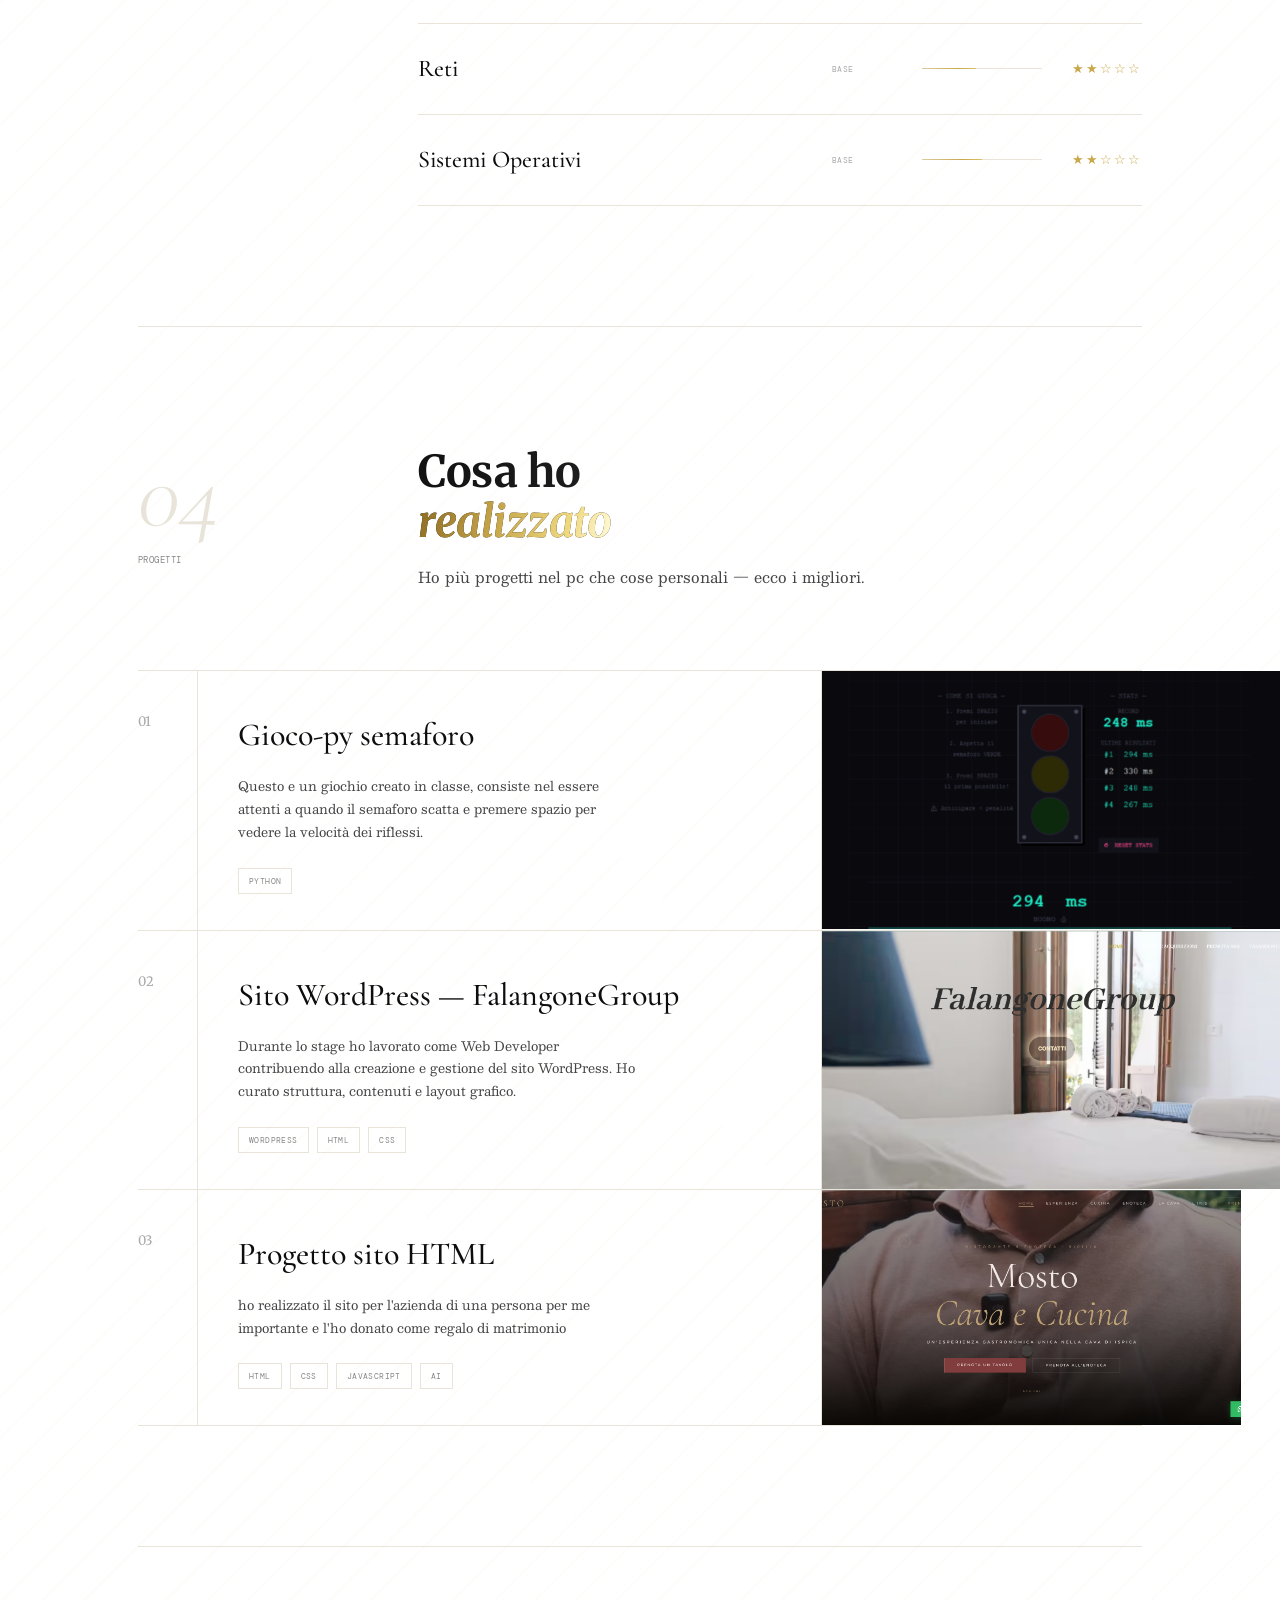
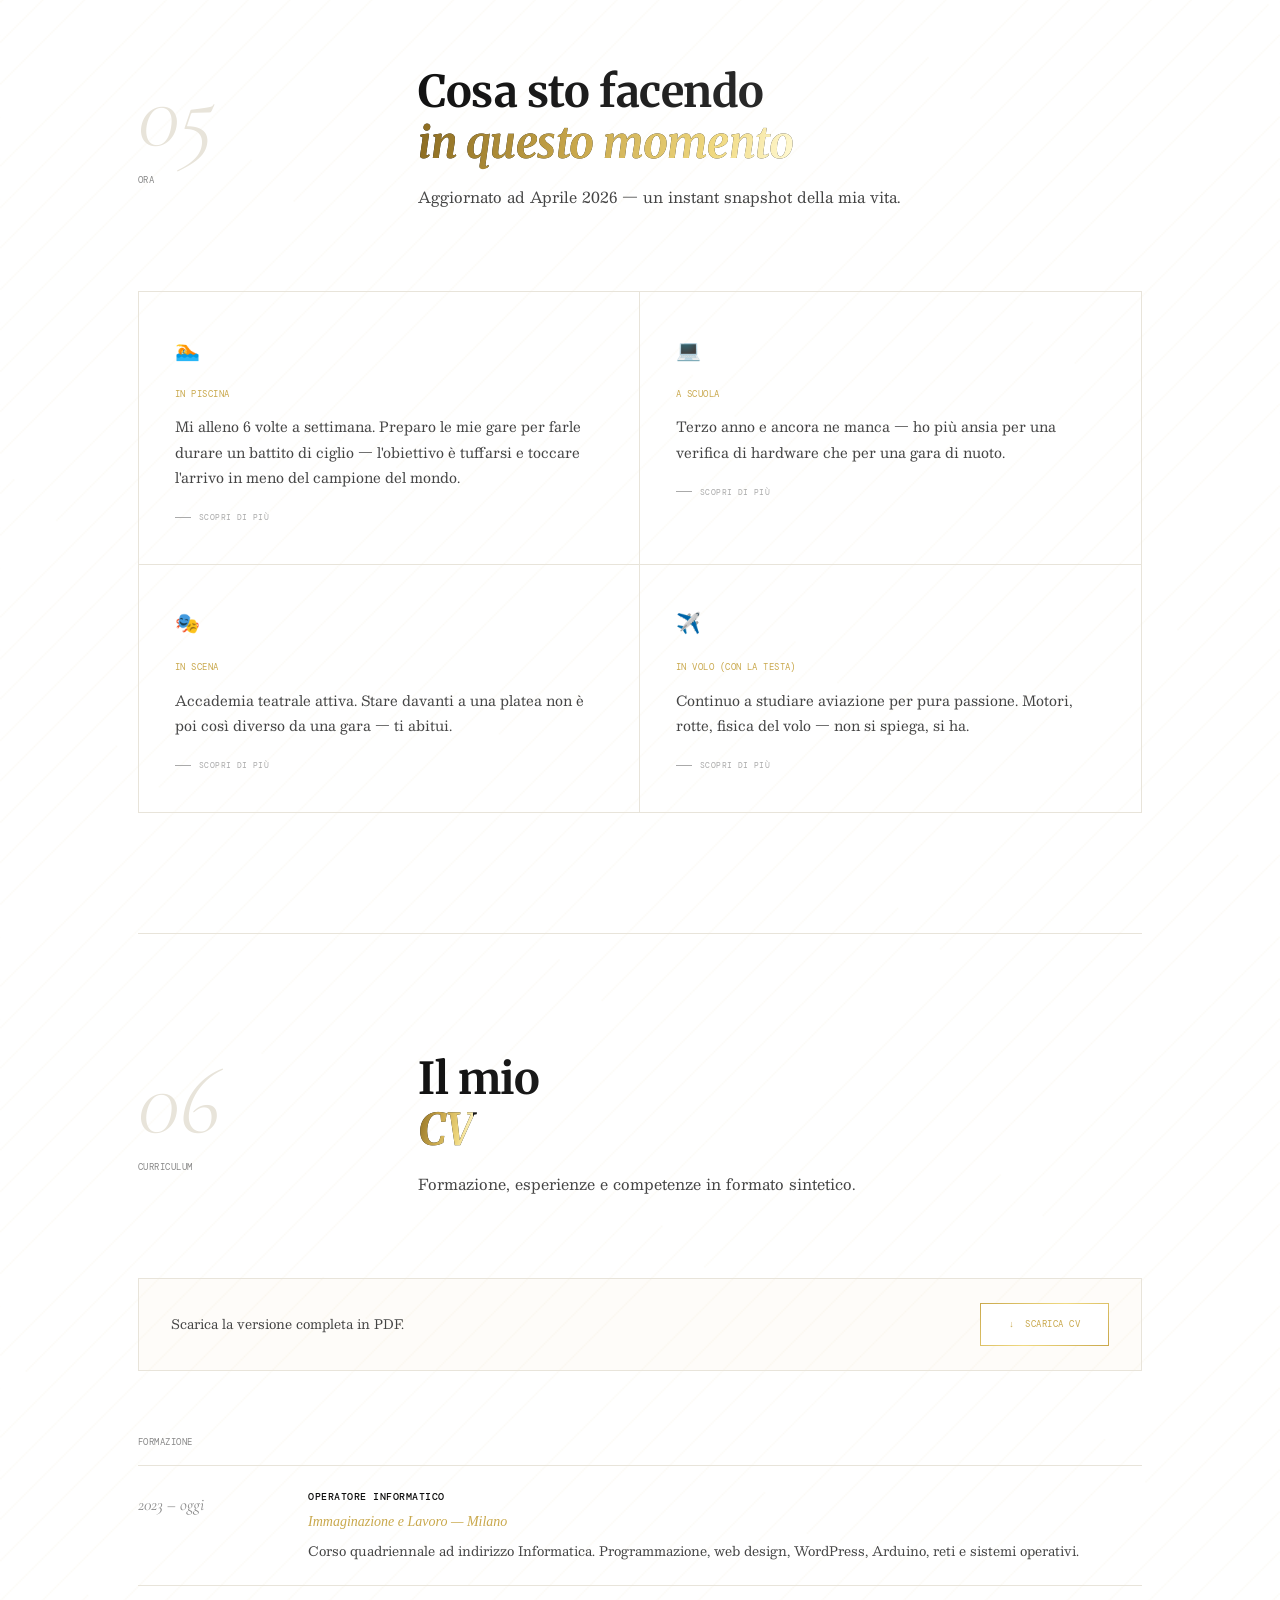
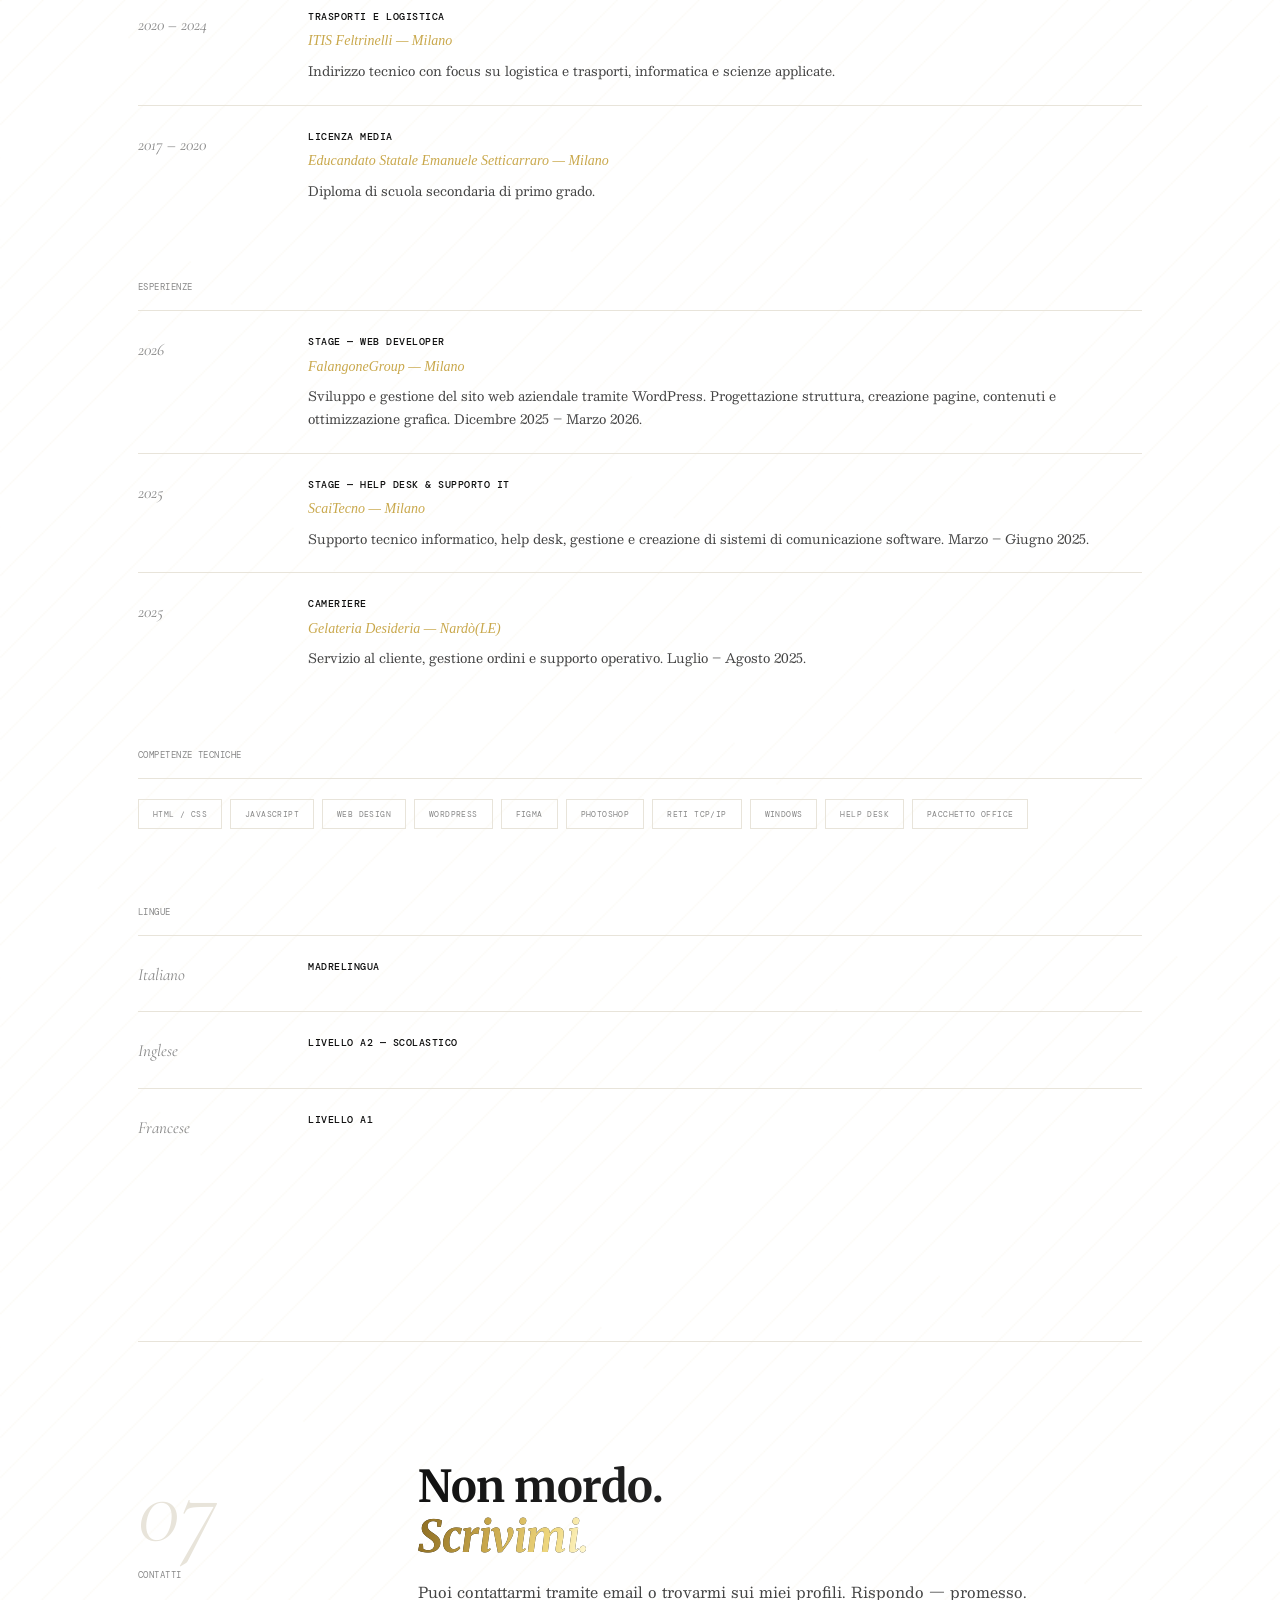
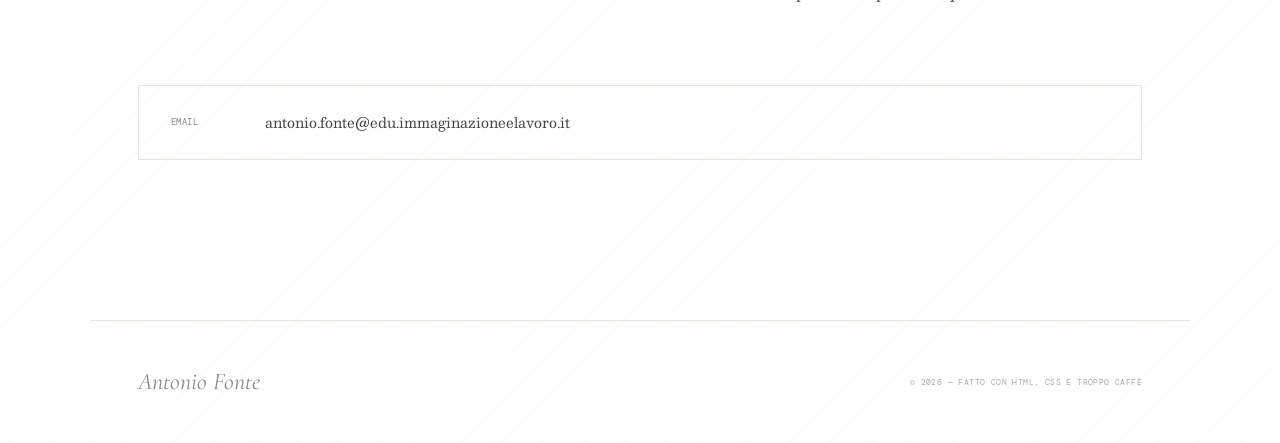
==== commit db9618c4: "cup" ====
--- a/index.html
+++ b/index.html
@@ -10,8 +10,216 @@
   <title>Antonio Fonte</title>
   <link rel="preconnect" href="https://fonts.googleapis.com">
   <link rel="preconnect" href="https://fonts.gstatic.com" crossorigin>
-  <link href="https://fonts.googleapis.com/css2?family=Cormorant+Garamond:ital,wght@0,300;0,400;0,500;0,600;1,300;1,400;1,500;1,600&family=Inter:wght@300;400;500&family=Geist+Mono:wght@300;400;500&display=swap" rel="stylesheet">
+  <link href="https://fonts.googleapis.com/css2?family=Merriweather:ital,wght@0,400;0,700;1,400;1,700&family=Cormorant+Garamond:ital,wght@0,300;0,400;0,500;1,300;1,400;1,500&family=Besley:ital,wght@0,300;0,400;0,500;1,300;1,400&family=DM+Mono:wght@400;500&display=swap" rel="stylesheet">
   <link rel="stylesheet" href="style.css">
+  <style>
+    /* ── PAGE FADE-IN (simmetrico al fade-out) ── */
+    @keyframes pageFadeIn {
+      from { opacity: 0; }
+      to   { opacity: 1; }
+    }
+    body {
+      animation: pageFadeIn 0.4s ease forwards;
+    }
+
+    /* ── STAGGER now-card ── */
+    .now-grid .now-card:nth-child(1) { transition-delay: 0ms; }
+    .now-grid .now-card:nth-child(2) { transition-delay: 80ms; }
+    .now-grid .now-card:nth-child(3) { transition-delay: 160ms; }
+    .now-grid .now-card:nth-child(4) { transition-delay: 240ms; }
+
+    /* ── STAGGER num-card ── */
+    .numeri-grid .num-card:nth-child(1) { transition-delay: 0ms; }
+    .numeri-grid .num-card:nth-child(2) { transition-delay: 80ms; }
+    .numeri-grid .num-card:nth-child(3) { transition-delay: 160ms; }
+    .numeri-grid .num-card:nth-child(4) { transition-delay: 240ms; }
+
+    /* Le card partono invisibili e traslate, poi vengono animate via JS */
+    #now.vis .now-card,
+    #numeri.vis .num-card {
+      opacity: 1;
+      transform: translateY(0);
+    }
+    .now-card, .num-card {
+      opacity: 0;
+      transform: translateY(28px);
+      transition: opacity 0.7s cubic-bezier(.16,1,.3,1), transform 0.7s cubic-bezier(.16,1,.3,1), background 0.25s;
+    }
+
+    /* ── NOW-CARD clickabile ── */
+    .now-card {
+      cursor: none;
+      position: relative;
+    }
+    @media (hover: none) { .now-card { cursor: pointer; } }
+    .now-card-hint {
+      font-family: var(--ff-mono);
+      font-size: 8px;
+      letter-spacing: 0.05em;
+      text-transform: uppercase;
+      color: var(--ink-5);
+      margin-top: 20px;
+      display: flex;
+      align-items: center;
+      gap: 8px;
+      transition: color 0.2s;
+    }
+    .now-card-hint::before {
+      content: '';
+      display: inline-block;
+      width: 16px;
+      height: 1px;
+      background: var(--ink-5);
+      transition: background 0.2s, width 0.3s;
+    }
+    .now-card:hover .now-card-hint { color: var(--accent); }
+    .now-card:hover .now-card-hint::before { background: var(--accent); width: 24px; }
+
+    /* ── NOW MODAL ── */
+    .now-modal-overlay {
+      position: fixed;
+      inset: 0;
+      background: rgba(13,13,13,0.92);
+      backdrop-filter: blur(16px);
+      z-index: 8000;
+      display: flex;
+      align-items: center;
+      justify-content: center;
+      padding: 32px;
+      opacity: 0;
+      visibility: hidden;
+      transition: opacity 0.4s cubic-bezier(.16,1,.3,1), visibility 0.4s;
+    }
+    .now-modal-overlay.open {
+      opacity: 1;
+      visibility: visible;
+    }
+    .now-modal {
+      display: grid;
+      grid-template-columns: 1fr 1fr;
+      max-width: 900px;
+      width: 100%;
+      border: 1px solid rgba(201,168,76,0.15);
+      background: rgba(13,13,13,0.6);
+      overflow: hidden;
+      transform: translateY(32px) scale(0.97);
+      transition: transform 0.5s cubic-bezier(.16,1,.3,1);
+    }
+    .now-modal-overlay.open .now-modal {
+      transform: translateY(0) scale(1);
+    }
+    .now-modal-img {
+      width: 100%;
+      height: 100%;
+      min-height: 420px;
+      object-fit: cover;
+      display: block;
+      filter: saturate(0.85);
+      transition: filter 0.4s;
+    }
+    .now-modal-overlay.open .now-modal-img {
+      filter: saturate(1);
+    }
+    .now-modal-content {
+      padding: 56px 48px;
+      display: flex;
+      flex-direction: column;
+      justify-content: center;
+      gap: 0;
+    }
+    .now-modal-label {
+      font-family: var(--ff-mono);
+      font-size: 8px;
+      letter-spacing: 0.08em;
+      text-transform: uppercase;
+      color: var(--accent);
+      margin-bottom: 24px;
+      display: flex;
+      align-items: center;
+      gap: 12px;
+    }
+    .now-modal-label::before {
+      content: '';
+      display: inline-block;
+      width: 20px;
+      height: 1px;
+      background: var(--accent);
+    }
+    .now-modal-title {
+      font-family: var(--ff-display);
+      font-size: clamp(28px, 3.5vw, 42px);
+      font-weight: 700;
+      color: var(--cream);
+      line-height: 1.1;
+      margin-bottom: 24px;
+      font-style: italic;
+    }
+    .now-modal-desc {
+      font-family: var(--ff-text);
+      font-size: 14px;
+      font-weight: 300;
+      color: var(--ink-4);
+      line-height: 1.9;
+      margin-bottom: 40px;
+    }
+    .now-modal-close {
+      font-family: var(--ff-mono);
+      font-size: 9px;
+      letter-spacing: 0.05em;
+      text-transform: uppercase;
+      color: var(--cream);
+      cursor: none;
+      background: none;
+      border: none;
+      border-bottom: 1px solid rgba(247,243,236,0.25);
+      padding: 0 0 2px 0;
+      opacity: 0.5;
+      transition: opacity 0.2s;
+      width: fit-content;
+    }
+    .now-modal-close:hover, .now-modal-close:focus-visible {
+      opacity: 1;
+      outline: none;
+    }
+    @media (hover: none) { .now-modal-close { cursor: pointer; } }
+
+    @media (max-width: 700px) {
+      .now-modal { grid-template-columns: 1fr; }
+      .now-modal-img { min-height: 240px; max-height: 280px; }
+      .now-modal-content { padding: 32px 28px; }
+    }
+
+    /* ── PARALLAX img progetti ── */
+    .proj-img-wrap {
+      overflow: hidden;
+      position: relative;
+      aspect-ratio: 16/9;
+    }
+    .proj-img-wrap img {
+      will-change: transform;
+      transition: transform 0.7s cubic-bezier(.16,1,.3,1), filter 0.4s;
+    }
+
+    /* ── SCROLL REVEAL variante direzionale ── */
+    section.reveal-left  { transform: translateX(-20px); }
+    section.reveal-right { transform: translateX(20px); }
+    section.reveal-left.vis,
+    section.reveal-right.vis { transform: translateX(0); }
+
+    /* ── STAGGER comp-item ── */
+    .comp-item {
+      opacity: 0;
+      transform: translateX(-12px);
+      transition: opacity 0.6s cubic-bezier(.16,1,.3,1), transform 0.6s cubic-bezier(.16,1,.3,1), padding-left 0.3s;
+    }
+    #competenze.vis .comp-item:nth-child(1) { transition-delay: 0ms; }
+    #competenze.vis .comp-item:nth-child(2) { transition-delay: 80ms; }
+    #competenze.vis .comp-item:nth-child(3) { transition-delay: 160ms; }
+    #competenze.vis .comp-item:nth-child(4) { transition-delay: 240ms; }
+    #competenze.vis .comp-item:nth-child(5) { transition-delay: 320ms; }
+    #competenze.vis .comp-item:nth-child(6) { transition-delay: 400ms; }
+    #competenze.vis .comp-item { opacity: 1; transform: translateX(0); }
+  </style>
 </head>
 <body>
 
@@ -32,6 +240,19 @@
       <h2 id="eggTitle">Hai trovato il codice.</h2>
       <p>Non so cosa ti aspettavi, ma ora sai che leggo ogni cosa che scrivi sul mio sito.<br>Benvenuto nel club dei curiosi.</p>
       <button class="egg-close" id="eggClose" type="button">× chiudi</button>
+    </div>
+  </div>
+
+  <!-- NOW MODAL -->
+  <div class="now-modal-overlay" id="nowModalOverlay" role="dialog" aria-modal="true" aria-labelledby="nowModalTitle" aria-hidden="true">
+    <div class="now-modal" id="nowModal">
+      <img class="now-modal-img" id="nowModalImg" src="" alt="" />
+      <div class="now-modal-content">
+        <p class="now-modal-label" id="nowModalLabel"></p>
+        <h2 class="now-modal-title" id="nowModalTitle"></h2>
+        <p class="now-modal-desc" id="nowModalDesc"></p>
+        <button class="now-modal-close" id="nowModalClose" type="button">× chiudi</button>
+      </div>
     </div>
   </div>
 
@@ -58,7 +279,6 @@
     <section id="hero" class="vis" style="opacity:1;transform:none;">
       <div class="hero-body">
         <div class="hero-left">
-          <!-- FIX: rimosso frame scolastico, sostituito con posizionamento professionale -->
           <p class="hero-issue">Web Developer · Milano</p>
           <h1><span class="hl">Antonio</span><br>Fonte</h1>
           <p class="hero-desc">
@@ -67,7 +287,6 @@
           </p>
           <div class="hero-cta">
             <a href="#progetti" class="btn-primary">Guarda i progetti →</a>
-            <!-- FIX: filename CV aggiornato, senza spazi e senza "scuola" -->
             <a href="./antonio-fonte-cv-2026.pdf" download class="btn-secondary">↓ Scarica CV</a>
           </div>
         </div>
@@ -99,7 +318,7 @@
     </section>
 
     <!-- CHI SONO -->
-    <section id="chi-sono">
+    <section id="chi-sono" class="reveal-right">
       <div class="section-aside">
         <span class="section-number">01</span>
         <span class="lbl">Chi sono</span>
@@ -128,7 +347,7 @@
     </section>
 
     <!-- NUMERI -->
-    <section id="numeri">
+    <section id="numeri" class="reveal-left">
       <div class="numeri-head">
         <div>
           <span class="section-number">02</span>
@@ -164,7 +383,7 @@
     </section>
 
     <!-- COMPETENZE -->
-    <section id="competenze">
+    <section id="competenze" class="reveal-right">
       <div class="section-aside">
         <span class="section-number">03</span>
         <span class="lbl">Competenze</span>
@@ -172,7 +391,6 @@
       <div>
         <h2>Quello che so fare —<br><span class="hl">e quanto ci metto</span></h2>
         <p style="margin-top:16px;font-size:15px;">Dalla progettazione web alla programmazione hardware.</p>
-        <!-- FIX: rimosso sistema percentuale, sostituito con livelli + stelle -->
         <div class="comp-list">
           <div class="comp-item">
             <span class="comp-name">HTML / CSS</span>
@@ -214,20 +432,13 @@
               <span class="comp-badge">★★☆☆☆</span>
             </div>
           </div>
-          <div class="comp-item">
-            <span class="comp-name">Arduino (C++)</span>
-            <div class="comp-right">
-              <span class="comp-lvl">In crescita</span>
-              <div class="comp-bar-wrap"><div class="comp-bar" data-w="40"></div></div>
-              <span class="comp-badge">★★☆☆☆</span>
-            </div>
-          </div>
+          
         </div>
       </div>
     </section>
 
     <!-- PROGETTI -->
-    <section id="progetti">
+    <section id="progetti" class="reveal-left">
       <div class="progetti-head">
         <div>
           <span class="section-number">04</span>
@@ -248,11 +459,9 @@
             </div>
             <div class="proj-tags">
               <span class="ptag">python</span>
-              
             </div>
           </div>
           <div class="proj-img-wrap">
-            <!-- Aggiorna src quando hai l'immagine definitiva -->
             <img src="./semaforo a rezione.png" alt="Progetto python" width="320" height="240" loading="lazy">
           </div>
         </div>
@@ -270,7 +479,6 @@
             </div>
           </div>
           <div class="proj-img-wrap">
-            <!-- Aggiorna src quando hai l'immagine definitiva -->
             <img src="./sito falalgnone.png" alt="Sito FalangoneGroup" width="320" height="240" loading="lazy">
           </div>
         </div>
@@ -289,7 +497,6 @@
             </div>
           </div>
           <div class="proj-img-wrap">
-            <!-- Aggiorna src quando hai l'immagine definitiva -->
             <img src="./mosto.png" alt="Progetto Mosto" width="320" height="240" loading="lazy">
           </div>
         </div>
@@ -297,7 +504,7 @@
     </section>
 
     <!-- NOW -->
-    <section id="now">
+    <section id="now" class="reveal-right">
       <div class="now-head">
         <div>
           <span class="section-number">05</span>
@@ -309,31 +516,63 @@
         </div>
       </div>
       <div class="now-grid">
-        <div class="now-card">
+        <div class="now-card"
+          data-modal-img="./Nuoto_.JPG"
+          data-modal-label="In piscina"
+          data-modal-title="Nuotatore agonista"
+          data-modal-desc="Mi alleno 6 volte a settimana, spesso prima dell'alba. La corsia è il posto dove la testa si svuota e il corpo fa tutto il lavoro. L'obiettivo non è finire — è farlo in meno del campione del mondo. Ogni centesimo di secondo conta."
+          role="button"
+          tabindex="0"
+          aria-haspopup="dialog">
           <span class="now-icon">🏊</span>
           <span class="now-t">In piscina</span>
           <p>Mi alleno 6 volte a settimana. Preparo le mie gare per farle durare un battito di ciglio — l'obiettivo è tuffarsi e toccare l'arrivo in meno del campione del mondo.</p>
-        </div>
-        <div class="now-card">
+          <span class="now-card-hint">Scopri di più</span>
+        </div>
+        <div class="now-card"
+          data-modal-img="./Scuola.jpeg"
+          data-modal-label="A scuola"
+          data-modal-title="Operatore informatico"
+          data-modal-desc="Terzo anno di informatica all'Immaginazione e Lavoro di Milano. Tra hardware, reti, web design e programmazione Arduino — ho più ansia per una verifica di sistema operativo che per una gara di nuoto. Il che dice tutto."
+          role="button"
+          tabindex="0"
+          aria-haspopup="dialog">
           <span class="now-icon">💻</span>
           <span class="now-t">A scuola</span>
           <p>Terzo anno e ancora ne manca — ho più ansia per una verifica di hardware che per una gara di nuoto.</p>
-        </div>
-        <div class="now-card">
+          <span class="now-card-hint">Scopri di più</span>
+        </div>
+        <div class="now-card"
+          data-modal-img="./teatro.png"
+          data-modal-label="In scena"
+          data-modal-title="Accademia teatrale"
+          data-modal-desc="Quattro anni di accademia teatrale, quattro spettacoli su palchi veri. Stare davanti a una platea non è poi così diverso da una gara di nuoto — in entrambi i casi non puoi tornare indietro. Ti abitui. Anzi, ci prendi gusto."
+          role="button"
+          tabindex="0"
+          aria-haspopup="dialog">
           <span class="now-icon">🎭</span>
           <span class="now-t">In scena</span>
           <p>Accademia teatrale attiva. Stare davanti a una platea non è poi così diverso da una gara — ti abitui.</p>
-        </div>
-        <div class="now-card">
+          <span class="now-card-hint">Scopri di più</span>
+        </div>
+        <div class="now-card"
+          data-modal-img="./Aerei.png"
+          data-modal-label="In volo (con la testa)"
+          data-modal-title="Passione aviazione"
+          data-modal-desc="Non piloto — ancora. Ma studio aviazione per pura passione: motori, rotte, fisica del volo, meteorologia. C'è qualcosa nell'idea di capire come 300 tonnellate di metallo stiano in aria che non riesci a smettere di esplorare."
+          role="button"
+          tabindex="0"
+          aria-haspopup="dialog">
           <span class="now-icon">✈️</span>
           <span class="now-t">In volo (con la testa)</span>
           <p>Continuo a studiare aviazione per pura passione. Motori, rotte, fisica del volo — non si spiega, si ha.</p>
+          <span class="now-card-hint">Scopri di più</span>
         </div>
       </div>
     </section>
 
     <!-- CV -->
-    <section id="cv">
+    <section id="cv" class="reveal-left">
       <div class="cv-head">
         <div>
           <span class="section-number">06</span>
@@ -414,7 +653,7 @@
           <span class="cv-skill">WordPress</span>
           <span class="cv-skill">Figma</span>
           <span class="cv-skill">Photoshop</span>
-          <span class="cv-skill">Arduino (C++)</span>
+          
           <span class="cv-skill">Reti TCP/IP</span>
           <span class="cv-skill">Windows</span>
           <span class="cv-skill">Help Desk</span>
@@ -440,7 +679,7 @@
     </section>
 
     <!-- CONTATTI -->
-    <section id="contatti">
+    <section id="contatti" class="reveal-right">
       <div class="contatti-head">
         <div>
           <span class="section-number">07</span>
@@ -451,14 +690,12 @@
           <p style="margin-top:16px;font-size:15px;">Puoi contattarmi tramite email o trovarmi sui miei profili. Rispondo — promesso.</p>
         </div>
       </div>
-      <!-- FIX: aggiunti GitHub e LinkedIn -->
       <div class="contact-list">
         <a href="mailto:antonio.fonte@edu.immaginazioneelavoro.it" class="contact-row">
           <span class="contact-type">Email</span>
           <span>antonio.fonte@edu.immaginazioneelavoro.it</span>
         </a>
-       </div>
-     
+      </div>
     </section>
 
   </main>
@@ -605,7 +842,7 @@
 
 
     /* ═══════════════════════════════════════════════════
-       4. SCROLL ANIMATIONS
+       4. SCROLL ANIMATIONS (con stagger e reveal direzionale)
     ═══════════════════════════════════════════════════ */
     (function initScrollAnimations() {
       function easeOutCubic(t) { return 1 - Math.pow(1 - t, 3); }
@@ -633,10 +870,12 @@
           const section = entry.target;
           section.classList.add('vis');
 
+          /* barre competenze con stagger aumentato */
           section.querySelectorAll('.comp-bar[data-w]').forEach((bar, i) => {
-            setTimeout(() => { bar.style.width = bar.dataset.w + '%'; }, 80 + i * 60);
+            setTimeout(() => { bar.style.width = bar.dataset.w + '%'; }, 120 + i * 100);
           });
 
+          /* contatori */
           section.querySelectorAll('.num-n[data-target]').forEach(animateCounter);
 
           observer.unobserve(section);
@@ -756,6 +995,100 @@
       });
     })();
 
+
+    /* ═══════════════════════════════════════════════════
+       7. NOW MODAL
+    ═══════════════════════════════════════════════════ */
+    (function initNowModal() {
+      const overlay   = document.getElementById('nowModalOverlay');
+      const img       = document.getElementById('nowModalImg');
+      const label     = document.getElementById('nowModalLabel');
+      const title     = document.getElementById('nowModalTitle');
+      const desc      = document.getElementById('nowModalDesc');
+      const closeBtn  = document.getElementById('nowModalClose');
+      let prevFocus   = null;
+
+      function openModal(card) {
+        prevFocus = document.activeElement;
+        img.src        = card.dataset.modalImg;
+        img.alt        = card.dataset.modalLabel;
+        label.textContent = card.dataset.modalLabel;
+        title.textContent = card.dataset.modalTitle;
+        desc.textContent  = card.dataset.modalDesc;
+
+        overlay.classList.add('open');
+        overlay.setAttribute('aria-hidden', 'false');
+        document.body.style.overflow = 'hidden';
+        setTimeout(() => closeBtn.focus(), 50);
+      }
+
+      function closeModal() {
+        overlay.classList.remove('open');
+        overlay.setAttribute('aria-hidden', 'true');
+        document.body.style.overflow = '';
+        if (prevFocus) prevFocus.focus();
+      }
+
+      /* click sulle card */
+      document.querySelectorAll('.now-card[data-modal-img]').forEach(card => {
+        card.addEventListener('click', () => openModal(card));
+        card.addEventListener('keydown', e => {
+          if (e.key === 'Enter' || e.key === ' ') {
+            e.preventDefault();
+            openModal(card);
+          }
+        });
+      });
+
+      closeBtn.addEventListener('click', closeModal);
+
+      document.addEventListener('keydown', e => {
+        if (e.key === 'Escape' && overlay.classList.contains('open')) closeModal();
+      });
+
+      overlay.addEventListener('click', e => {
+        if (e.target === overlay) closeModal();
+      });
+
+      /* focus trap */
+      overlay.addEventListener('keydown', e => {
+        if (e.key !== 'Tab') return;
+        const focusable = overlay.querySelectorAll('button, [href], [tabindex]:not([tabindex="-1"])');
+        const first = focusable[0];
+        const last  = focusable[focusable.length - 1];
+        if (e.shiftKey) {
+          if (document.activeElement === first) { e.preventDefault(); last.focus(); }
+        } else {
+          if (document.activeElement === last)  { e.preventDefault(); first.focus(); }
+        }
+      });
+    })();
+
+
+    /* ═══════════════════════════════════════════════════
+       8. PARALLAX IMMAGINI PROGETTI
+    ═══════════════════════════════════════════════════ */
+    (function initParallax() {
+      const noMotion = window.matchMedia('(prefers-reduced-motion: reduce)').matches;
+      if (noMotion) return;
+
+      document.querySelectorAll('.proj-item').forEach(item => {
+        const imgEl = item.querySelector('.proj-img-wrap img');
+        if (!imgEl) return;
+
+        item.addEventListener('mousemove', e => {
+          const rect = item.getBoundingClientRect();
+          const relY = (e.clientY - rect.top) / rect.height; /* 0 → 1 */
+          const offset = (relY - 0.5) * 14; /* -7px … +7px */
+          imgEl.style.transform = `scale(1.04) translateY(${offset}px)`;
+        });
+
+        item.addEventListener('mouseleave', () => {
+          imgEl.style.transform = '';
+        });
+      });
+    })();
+
   </script>
 
 </body>
--- a/style.css
+++ b/style.css
@@ -6,13 +6,13 @@
 
 :root {
   --cream:      #ffffff;
-  --cream-2:    #f4f0e8;
-  --cream-3:    #e8e2d4;
-  --ink:        #0A2463;
-  --ink-2:      #0d2e7a;
-  --ink-3:      #2a4890;
-  --ink-4:      #4a6ab5;
-  --ink-5:      #7a96cc;
+  --cream-2:    #f5f2ec;
+  --cream-3:    #e8e4da;
+  --ink:        #0d0d0d;
+  --ink-2:      #1a1a1a;
+  --ink-3:      #444444;
+  --ink-4:      #888888;
+  --ink-5:      #aaaaaa;
   --accent:     #C9A84C;
   --accent-2:   #e0bc5a;
   --gold:       #C9A84C;
@@ -25,13 +25,20 @@
   --col:        680px;
 }
 
-::selection { background: var(--ink); color: var(--cream); }
+::selection { background: var(--accent); color: #fff; }
 ::-webkit-scrollbar { width: 3px; }
 ::-webkit-scrollbar-track { background: var(--cream); }
-::-webkit-scrollbar-thumb { background: var(--ink-4); }
+::-webkit-scrollbar-thumb { background: rgba(201,168,76,0.5); }
 
 body {
-  background: var(--cream);
+  background-color: #ffffff;
+  background-image: repeating-linear-gradient(
+    -45deg,
+    transparent,
+    transparent 28px,
+    rgba(201,168,76,0.055) 28px,
+    rgba(201,168,76,0.055) 29px
+  );
   color: var(--ink);
   font-family: var(--ff-text);
   font-weight: 400;
@@ -43,131 +50,130 @@
 body.page-out { opacity: 0; transition: opacity 0.4s; }
 
 a { color: inherit; text-decoration: none; }
-a:focus-visible { outline: 2px solid var(--ink); outline-offset: 3px; border-radius: 2px; }
+a:focus-visible { outline: 2px solid var(--accent); outline-offset: 3px; border-radius: 2px; }
 p { color: var(--ink-3); }
 
 /* ── CURSOR ──────────────────────────────────────── */
 .cur {
-  position: fixed;
-  top: 0; left: 0;
+  position: fixed; top: 0; left: 0;
   width: 6px; height: 6px;
-  background: var(--ink);
+  background: var(--accent);
   border-radius: 50%;
-  pointer-events: none;
-  z-index: 9999;
+  pointer-events: none; z-index: 9999;
   will-change: transform;
   transition: width .15s, height .15s, background .15s;
 }
 .cur-ring {
-  position: fixed;
-  top: 0; left: 0;
+  position: fixed; top: 0; left: 0;
   width: 28px; height: 28px;
-  border: 1px solid rgba(26,23,20,0.35);
+  border: 1px solid rgba(201,168,76,0.4);
   border-radius: 50%;
-  pointer-events: none;
-  z-index: 9998;
+  pointer-events: none; z-index: 9998;
   will-change: transform;
   transition: width .3s, height .3s, border-color .3s;
 }
-.cur.hover { width: 10px; height: 10px; background: var(--accent); }
-.cur-ring.hover { width: 44px; height: 44px; border-color: rgba(139,26,26,0.5); }
+.cur.hover  { width: 10px; height: 10px; background: var(--accent); }
+.cur-ring.hover { width: 44px; height: 44px; border-color: rgba(201,168,76,0.6); }
 @media (hover: none) { .cur, .cur-ring { display: none; } body { cursor: auto; } }
 @media (prefers-reduced-motion: reduce) { .cur, .cur-ring { display: none; } body { cursor: auto; } }
 
 /* ── PAGE LOADER ─────────────────────────────────── */
 .loader {
-  position: fixed;
-  inset: 0;
-  background: var(--ink);
+  position: fixed; inset: 0;
+  background: #0d0d0d;
   z-index: 10000;
-  display: flex;
-  align-items: center;
-  justify-content: center;
-  flex-direction: column;
-  gap: 32px;
+  display: flex; align-items: center; justify-content: center;
+  flex-direction: column; gap: 32px;
   transition: opacity .5s ease, visibility .5s ease;
 }
 .loader.done { opacity: 0; visibility: hidden; pointer-events: none; }
 .loader-name {
   font-family: var(--ff-display);
   font-size: clamp(32px, 6vw, 60px);
-  font-weight: 400;
-  color: var(--cream);
+  font-weight: 700;
+  font-style: italic;
   letter-spacing: 0.02em;
-  font-style: italic;
+  background: linear-gradient(
+    105deg,
+    #7a6020 0%, #C9A84C 18%, #f0d980 30%,
+    #fff8d0 38%, #e8c860 44%, #C9A84C 55%,
+    #f5e090 65%, #ffffff 70%, #d4a940 78%,
+    #9a7530 88%, #C9A84C 100%
+  );
+  background-size: 250% auto;
+  -webkit-background-clip: text;
+  -webkit-text-fill-color: transparent;
+  background-clip: text;
+  animation: sheen 4s linear infinite;
 }
 .loader-line {
   width: 160px; height: 1px;
-  background: rgba(247,243,236,0.15);
-  position: relative;
-  overflow: hidden;
+  background: rgba(201,168,76,0.2);
+  position: relative; overflow: hidden;
 }
 .loader-line::after {
   content: '';
-  position: absolute;
-  inset: 0;
-  background: var(--cream);
+  position: absolute; inset: 0;
+  background: linear-gradient(90deg, #7a6020, #C9A84C, #fff8d0, #C9A84C, #7a6020);
   transform: translateX(-100%);
-  animation: lload .75s cubic-bezier(.4,0,.2,1) forwards;
+  animation: lload .9s cubic-bezier(.4,0,.2,1) forwards;
 }
 @keyframes lload { to { transform: translateX(0); } }
 
 /* ── EASTER EGG ──────────────────────────────────── */
 .egg {
-  position: fixed;
-  inset: 0;
-  background: rgba(26,23,20,0.96);
+  position: fixed; inset: 0;
+  background: rgba(10,10,10,0.96);
   z-index: 9500;
-  display: flex;
-  align-items: center;
-  justify-content: center;
-  opacity: 0;
-  visibility: hidden;
+  display: flex; align-items: center; justify-content: center;
+  opacity: 0; visibility: hidden;
   transition: opacity .4s, visibility .4s;
   backdrop-filter: blur(12px);
 }
 .egg.on { opacity: 1; visibility: visible; }
 .egg-box {
-  max-width: 440px;
-  padding: 64px 56px;
-  text-align: center;
-  border: 1px solid rgba(247,243,236,0.12);
-  background: rgba(26,23,20,0.8);
+  max-width: 440px; padding: 64px 56px; text-align: center;
+  border: 1px solid rgba(201,168,76,0.2);
+  background: rgba(13,13,13,0.9);
   animation: fadeup .5s cubic-bezier(.16,1,.3,1) both;
 }
 .egg-label {
-  font-family: var(--ff-mono);
-  font-size: 9px;
-  letter-spacing: 0.05em;
-  text-transform: uppercase;
-  color: var(--accent-2);
-  margin-bottom: 24px;
+  font-family: var(--ff-mono); font-size: 9px;
+  letter-spacing: 0.05em; text-transform: uppercase;
+  color: var(--accent-2); margin-bottom: 24px;
 }
 .egg-box h2 {
-  font-family: var(--ff-display);
-  font-size: 32px;
-  font-weight: 700;
-  color: var(--cream);
+  font-family: var(--ff-display); font-size: 32px;
+  font-weight: 700; font-style: italic;
+  background: linear-gradient(105deg, #C9A84C, #f0d980, #fff8d0, #C9A84C);
+  background-size: 200% auto;
+  -webkit-background-clip: text; -webkit-text-fill-color: transparent;
+  background-clip: text;
+  animation: sheenSlow 4s linear infinite;
   margin-bottom: 16px;
-  font-style: italic;
-}
-.egg-box p { color: var(--ink-5); font-size: 14px; margin-bottom: 32px; max-width: none; }
+}
+.egg-box p { color: rgba(255,255,255,0.4); font-size: 14px; margin-bottom: 32px; max-width: none; }
 .egg-close {
-  font-family: var(--ff-mono);
-  font-size: 9px;
-  letter-spacing: 0.05em;
-  text-transform: uppercase;
-  color: var(--cream);
-  cursor: none;
-  background: none;
-  border: none;
-  border-bottom: 1px solid rgba(247,243,236,0.3);
-  padding: 0 0 2px 0;
-  opacity: .6;
+  font-family: var(--ff-mono); font-size: 9px;
+  letter-spacing: 0.05em; text-transform: uppercase;
+  color: #fff; cursor: none;
+  background: none; border: none;
+  border-bottom: 1px solid rgba(255,255,255,0.25);
+  padding: 0 0 2px 0; opacity: .5;
   transition: opacity .2s;
 }
 .egg-close:hover, .egg-close:focus-visible { opacity: 1; outline: none; }
 @media (hover: none) { .egg-close { cursor: pointer; } }
+
+/* ── METAL SHEEN KEYFRAMES ───────────────────────── */
+@keyframes sheen {
+  0%   { background-position: -200% center; }
+  100% { background-position: 300% center; }
+}
+@keyframes sheenSlow {
+  0%   { background-position: -300% center; }
+  100% { background-position: 400% center; }
+}
 
 /* ── ANIMATIONS ──────────────────────────────────── */
 @keyframes fadeup {
@@ -180,744 +186,495 @@
 }
 
 section {
-  opacity: 0;
-  transform: translateY(20px);
+  opacity: 0; transform: translateY(20px);
   transition: opacity .9s cubic-bezier(.16,1,.3,1), transform .9s cubic-bezier(.16,1,.3,1);
 }
 section.vis { opacity: 1; transform: translateY(0); }
 
-/* ── NAV ─────────────────────────────────────────── */
-nav {
-  position: sticky;
-  top: 0;
-  z-index: 100;
-  background: rgba(247,243,236,0.92);
-  backdrop-filter: blur(20px);
-  border-bottom: 1px solid var(--cream-3);
-}
-.nav-inner {
-  max-width: var(--max);
-  margin: 0 auto;
-  padding: 0 48px;
-  display: flex;
-  align-items: center;
-  justify-content: space-between;
-}
-.nav-logo {
-  font-family: var(--ff-sub);
-  font-size: 20px;
-  font-weight: 400;
-  font-style: italic;
-  color: var(--ink);
-  letter-spacing: .01em;
-  padding: 18px 0;
-}
-nav ul {
-  list-style: none;
-  display: flex;
-  gap: 0;
-  overflow-x: auto;
-  scrollbar-width: none;
-}
-nav ul::-webkit-scrollbar { display: none; }
-nav a {
-  display: block;
-  padding: 18px 16px;
-  font-family: var(--ff-mono);
-  font-size: 9px;
-  font-weight: 400;
-  letter-spacing: 0.05em;
-  text-transform: uppercase;
-  color: var(--ink-4);
-  white-space: nowrap;
-  transition: color .2s;
-  position: relative;
-}
-nav a::after {
-  content: '';
-  position: absolute;
-  bottom: 0; left: 16px; right: 16px;
-  height: 1px;
-  background: var(--ink);
-  transform: scaleX(0);
-  transition: transform .3s cubic-bezier(.16,1,.3,1);
-}
-nav a:hover, nav a.on { color: var(--ink); }
-nav a:hover::after, nav a.on::after { transform: scaleX(1); }
-
-/* ── LAYOUT ──────────────────────────────────────── */
-main {
-  max-width: var(--max);
-  margin: 0 auto;
-  padding: 0 48px;
-}
-
-.rule {
-  width: 100%;
-  height: 1px;
-  background: var(--cream-3);
-  margin: 0;
-}
-
-.lbl {
-  font-family: var(--ff-mono);
-  font-size: 9px;
-  letter-spacing: 0.05em;
-  text-transform: uppercase;
-  color: var(--ink-4);
-}
-
-.hl {
-  color: var(--accent);
-  font-style: italic;
-  font-weight: inherit;
-}
-
-/* ── HERO ────────────────────────────────────────── */
-#hero {
-  padding: 0;
-  min-height: 94vh;
-  display: grid;
-  grid-template-rows: 1fr auto;
-  border-bottom: 1px solid var(--cream-3);
-  position: relative;
-}
-.hero-body {
-  display: grid;
-  grid-template-columns: 1fr 1fr;
-  align-items: end;
-  padding: 80px 0 0;
-  gap: 0;
-}
-.hero-left { padding-bottom: 64px; }
-.hero-issue {
-  font-family: var(--ff-mono);
-  font-size: 9px;
-  letter-spacing: 0.05em;
-  text-transform: uppercase;
-  color: var(--ink-4);
-  margin-bottom: 48px;
-  display: flex;
-  align-items: center;
-  gap: 16px;
-}
-.hero-issue::before {
-  content: '';
-  display: inline-block;
-  width: 24px;
-  height: 1px;
-  background: var(--ink-4);
-}
+/* ── TITOLI METALLICI ────────────────────────────── */
+/* h1 — prima riga .hl oro, seconda riga nero — come da foto */
 h1 {
   font-family: var(--ff-display);
   font-size: clamp(56px, 9vw, 110px);
   font-weight: 700;
   line-height: .95;
   letter-spacing: -.02em;
+  margin-bottom: 40px;
   color: var(--ink);
-  margin-bottom: 40px;
-}
-h1 em {
-  color: var(--accent);
-  font-style: italic;
-}
-.hero-desc {
-  font-family: var(--ff-text);
-  font-size: 15px;
-  font-weight: 300;
-  color: var(--ink-3);
-  line-height: 1.9;
-  max-width: 340px;
-}
-.hero-cta {
-  display: flex;
-  gap: 12px;
-  margin-top: 32px;
-  flex-wrap: wrap;
-}
-.btn-primary {
-  display: inline-flex;
-  align-items: center;
-  gap: 8px;
-  background: var(--ink);
-  color: var(--cream);
-  font-family: var(--ff-mono);
-  font-size: 9px;
-  letter-spacing: 0.05em;
-  text-transform: uppercase;
-  padding: 13px 24px;
-  border: 1px solid var(--ink);
-  transition: background .25s, color .25s;
-}
-.btn-primary:hover { background: var(--accent); border-color: var(--accent); }
-.btn-secondary {
-  display: inline-flex;
-  align-items: center;
-  gap: 8px;
-  background: transparent;
-  color: var(--ink);
-  font-family: var(--ff-mono);
-  font-size: 9px;
-  letter-spacing: 0.05em;
-  text-transform: uppercase;
-  padding: 13px 24px;
-  border: 1px solid var(--cream-3);
-  transition: border-color .25s, background .25s;
-}
-.btn-secondary:hover { border-color: var(--ink); background: var(--cream-2); }
-
-.hero-right {
-  border-left: 1px solid var(--cream-3);
-  padding: 64px 0 64px 56px;
-  display: flex;
-  flex-direction: column;
-  justify-content: flex-end;
-  gap: 40px;
-  align-self: stretch;
-}
-.hero-stat {
-  display: flex;
-  flex-direction: column;
-  gap: 4px;
-}
-.hero-stat-n {
-  font-family: var(--ff-sub);
-  font-size: 52px;
-  font-weight: 400;
-  color: var(--ink);
-  line-height: 1;
-}
-.hero-stat-l {
-  font-family: var(--ff-mono);
-  font-size: 9px;
-  letter-spacing: 0.05em;
-  text-transform: uppercase;
-  color: var(--ink-4);
-}
-.hero-tags {
-  display: flex;
-  flex-wrap: wrap;
-  gap: 8px;
-  padding-top: 48px;
-  border-top: 1px solid var(--cream-3);
-  padding-bottom: 32px;
-}
-.tag {
-  font-family: var(--ff-mono);
-  font-size: 8px;
-  letter-spacing: 0.05em;
-  text-transform: uppercase;
-  padding: 7px 14px;
-  border: 1px solid var(--cream-3);
-  color: var(--ink-4);
-  transition: all .25s;
-  background: transparent;
-}
-.tag:hover { border-color: var(--ink); color: var(--ink); background: var(--cream-2); }
-
-/* ── CHI SONO ─────────────────────────────────────── */
-#chi-sono {
-  padding: 120px 0;
-  display: grid;
-  grid-template-columns: 200px 1fr;
-  gap: 0 80px;
-  border-bottom: 1px solid var(--cream-3);
-}
-.section-aside {
-  display: flex;
-  flex-direction: column;
-  gap: 8px;
-}
-.section-number {
-  font-family: var(--ff-sub);
-  font-size: 96px;
-  font-weight: 300;
-  color: var(--cream-3);
-  line-height: 1;
+  -webkit-text-fill-color: var(--ink);
+}
+/* .hl dentro h1 = oro pieno con sheen metallico sottile */
+h1 .hl {
   display: block;
   font-style: italic;
-}
+  color: var(--accent);
+  -webkit-text-fill-color: transparent;
+  background: linear-gradient(
+    105deg,
+    #8a6a20 0%,
+    #C9A84C 20%,
+    #f0d980 38%,
+    #fff8d0 48%,
+    #e8c860 55%,
+    #C9A84C 68%,
+    #f5e090 78%,
+    #d4a940 88%,
+    #9a7530 100%
+  );
+  background-size: 250% auto;
+  -webkit-background-clip: text;
+  background-clip: text;
+  animation: sheen 5s linear infinite;
+}
+h1 em { font-style: italic; }
+
+/* h2 — nero lucido con sheen argento sottile, contrasta con h1 oro */
 h2 {
   font-family: var(--ff-display);
   font-size: clamp(28px, 4vw, 44px);
   font-weight: 700;
   letter-spacing: -.01em;
-  color: var(--ink);
   line-height: 1.15;
+  background: linear-gradient(
+    105deg,
+    #111 0%,
+    #2a2a2a 20%,
+    #555 35%,
+    #0d0d0d 45%,
+    #333 55%,
+    #111 70%,
+    #2a2a2a 85%,
+    #0d0d0d 100%
+  );
+  background-size: 250% auto;
+  -webkit-background-clip: text;
+  -webkit-text-fill-color: transparent;
+  background-clip: text;
+  animation: sheenSlow 8s linear infinite;
+}
+
+/* ── NAV ─────────────────────────────────────────── */
+nav {
+  position: sticky; top: 0; z-index: 100;
+  background: rgba(255,255,255,0.96);
+  backdrop-filter: blur(20px);
+  border-bottom: 1px solid var(--cream-3);
+}
+.nav-inner {
+  max-width: var(--max); margin: 0 auto; padding: 0 48px;
+  display: flex; align-items: center; justify-content: space-between;
+}
+.nav-logo {
+  font-family: var(--ff-sub); font-size: 20px;
+  font-weight: 400; font-style: italic;
+  color: var(--ink); letter-spacing: .01em; padding: 18px 0;
+}
+nav ul { list-style: none; display: flex; gap: 0; overflow-x: auto; scrollbar-width: none; }
+nav ul::-webkit-scrollbar { display: none; }
+nav a {
+  display: block; padding: 18px 16px;
+  font-family: var(--ff-mono); font-size: 9px; font-weight: 400;
+  letter-spacing: 0.05em; text-transform: uppercase;
+  color: var(--ink-4); white-space: nowrap;
+  transition: color .2s; position: relative;
+}
+nav a::after {
+  content: ''; position: absolute;
+  bottom: 0; left: 16px; right: 16px; height: 1px;
+  background: var(--accent);
+  transform: scaleX(0);
+  transition: transform .3s cubic-bezier(.16,1,.3,1);
+}
+nav a:hover, nav a.on { color: var(--accent); }
+nav a:hover::after, nav a.on::after { transform: scaleX(1); }
+
+/* ── LAYOUT ──────────────────────────────────────── */
+main { max-width: var(--max); margin: 0 auto; padding: 0 48px; }
+.rule { width: 100%; height: 1px; background: var(--cream-3); margin: 0; }
+.lbl {
+  font-family: var(--ff-mono); font-size: 9px;
+  letter-spacing: 0.05em; text-transform: uppercase; color: var(--ink-4);
+}
+.hl { color: var(--accent); font-style: italic; font-weight: inherit; }
+
+/* .hl dentro h2 — sovrascrive il gradient nero e torna oro metallico */
+h2 .hl {
+  background: linear-gradient(
+    105deg,
+    #8a6a20 0%, #C9A84C 22%, #f0d980 40%,
+    #fff8d0 50%, #C9A84C 65%, #9a7530 100%
+  );
+  background-size: 200% auto;
+  -webkit-background-clip: text;
+  -webkit-text-fill-color: transparent;
+  background-clip: text;
+  animation: sheenSlow 5s linear infinite;
+}
+
+/* ── HERO ────────────────────────────────────────── */
+#hero {
+  padding: 0; min-height: 94vh;
+  display: grid; grid-template-rows: 1fr auto;
+  border-bottom: 1px solid var(--cream-3); position: relative;
+}
+.hero-body {
+  display: grid; grid-template-columns: 1fr 1fr;
+  align-items: end; padding: 80px 0 0; gap: 0;
+}
+.hero-left { padding-bottom: 64px; }
+.hero-issue {
+  font-family: var(--ff-mono); font-size: 9px;
+  letter-spacing: 0.05em; text-transform: uppercase;
+  color: var(--ink-4); margin-bottom: 48px;
+  display: flex; align-items: center; gap: 16px;
+}
+.hero-issue::before {
+  content: ''; display: inline-block;
+  width: 24px; height: 1px; background: var(--ink-4);
+}
+.hero-desc {
+  font-family: var(--ff-text); font-size: 15px;
+  font-weight: 300; color: var(--ink-3);
+  line-height: 1.9; max-width: 340px;
+}
+.hero-cta { display: flex; gap: 12px; margin-top: 32px; flex-wrap: wrap; }
+.btn-primary {
+  display: inline-flex; align-items: center; gap: 8px;
+  font-family: var(--ff-mono); font-size: 9px;
+  letter-spacing: 0.05em; text-transform: uppercase;
+  padding: 13px 24px;
+  border: none; position: relative; overflow: hidden;
+  background: linear-gradient(135deg, #7a6020 0%, #C9A84C 25%, #f0d980 45%, #fff8d0 52%, #e8c860 58%, #C9A84C 75%, #9a7530 100%);
+  background-size: 250% auto;
+  color: #0d0d0d; font-weight: 600;
+  animation: sheen 3s linear infinite;
+  transition: transform .2s, box-shadow .2s;
+}
+.btn-primary:hover { transform: translateY(-1px); box-shadow: 0 4px 20px rgba(201,168,76,0.35); }
+.btn-secondary {
+  display: inline-flex; align-items: center; gap: 8px;
+  background: transparent; color: var(--ink);
+  font-family: var(--ff-mono); font-size: 9px;
+  letter-spacing: 0.05em; text-transform: uppercase;
+  padding: 12px 24px;
+  border: 1px solid transparent;
+  background-image: linear-gradient(#fff, #fff),
+    linear-gradient(135deg, rgba(201,168,76,0.6), rgba(201,168,76,0.2), rgba(201,168,76,0.6));
+  background-origin: border-box;
+  background-clip: padding-box, border-box;
+  transition: color .25s, box-shadow .25s;
+}
+.btn-secondary:hover { color: var(--accent); box-shadow: 0 2px 12px rgba(201,168,76,0.15); }
+
+.hero-right {
+  border-left: 1px solid var(--cream-3);
+  padding: 64px 0 64px 56px;
+  display: flex; flex-direction: column;
+  justify-content: flex-end; gap: 40px; align-self: stretch;
+}
+.hero-stat { display: flex; flex-direction: column; gap: 4px; }
+.hero-stat-n {
+  font-family: var(--ff-sub); font-size: 52px;
+  font-weight: 400; line-height: 1;
+  background: linear-gradient(135deg, #9a7530 0%, #C9A84C 30%, #f0d980 50%, #fff8d0 60%, #C9A84C 75%, #9a7530 100%);
+  background-size: 200% auto;
+  -webkit-background-clip: text; -webkit-text-fill-color: transparent;
+  background-clip: text;
+  animation: sheenSlow 5s linear infinite;
+}
+.hero-stat-l {
+  font-family: var(--ff-mono); font-size: 9px;
+  letter-spacing: 0.05em; text-transform: uppercase; color: var(--ink-4);
+}
+.hero-tags {
+  display: flex; flex-wrap: wrap; gap: 8px;
+  padding-top: 48px; border-top: 1px solid var(--cream-3); padding-bottom: 32px;
+}
+.tag {
+  font-family: var(--ff-mono); font-size: 8px;
+  letter-spacing: 0.05em; text-transform: uppercase;
+  padding: 7px 14px; border: 1px solid var(--cream-3);
+  color: var(--ink-4); transition: all .25s; background: transparent;
+}
+.tag:hover { border-color: var(--accent); color: var(--accent); background: rgba(201,168,76,0.05); }
+
+/* ── CHI SONO ─────────────────────────────────────── */
+#chi-sono {
+  padding: 120px 0; display: grid;
+  grid-template-columns: 200px 1fr; gap: 0 80px;
+  border-bottom: 1px solid var(--cream-3);
+}
+.section-aside { display: flex; flex-direction: column; gap: 8px; }
+.section-number {
+  font-family: var(--ff-sub); font-size: 96px; font-weight: 300;
+  color: var(--cream-3); line-height: 1; display: block; font-style: italic;
 }
 .bio {
-  font-size: 16px;
-  font-weight: 300;
-  line-height: 1.95;
-  color: var(--ink-3);
-  max-width: 560px;
-  margin-bottom: 48px;
-}
-.info-grid {
-  display: grid;
-  grid-template-columns: 1fr 1fr;
-  border: 1px solid var(--cream-3);
-}
+  font-size: 16px; font-weight: 300; line-height: 1.95;
+  color: var(--ink-3); max-width: 560px; margin-bottom: 48px;
+}
+.info-grid { display: grid; grid-template-columns: 1fr 1fr; border: 1px solid var(--cream-3); }
 .info-row {
-  padding: 16px 20px;
-  border-bottom: 1px solid var(--cream-3);
-  border-right: 1px solid var(--cream-3);
-  transition: background .2s;
+  padding: 16px 20px; border-bottom: 1px solid var(--cream-3);
+  border-right: 1px solid var(--cream-3); transition: background .2s;
 }
 .info-row:hover { background: var(--cream-2); }
 .info-row:nth-child(even) { border-right: none; }
 .info-row:nth-last-child(-n+2) { border-bottom: none; }
 .info-row dt {
-  font-family: var(--ff-mono);
-  font-size: 8px;
-  letter-spacing: 0.05em;
-  text-transform: uppercase;
-  color: var(--ink-4);
-  margin-bottom: 4px;
-}
-.info-row dd {
-  font-family: var(--ff-text);
-  font-size: 15px;
-  font-weight: 400;
-  color: var(--ink);
-}
+  font-family: var(--ff-mono); font-size: 8px;
+  letter-spacing: 0.05em; text-transform: uppercase;
+  color: var(--ink-4); margin-bottom: 4px;
+}
+.info-row dd { font-family: var(--ff-text); font-size: 15px; font-weight: 400; color: var(--ink); }
 
 /* ── NUMERI ───────────────────────────────────────── */
-#numeri {
-  padding: 120px 0;
+#numeri { padding: 120px 0; border-bottom: 1px solid var(--cream-3); }
+.numeri-head {
+  display: grid; grid-template-columns: 200px 1fr;
+  gap: 0 80px; margin-bottom: 80px;
+}
+.numeri-grid {
+  display: grid; grid-template-columns: repeat(4, 1fr);
+  border-top: 1px solid var(--cream-3);
+}
+.num-card {
+  padding: 48px 32px; border-right: 1px solid var(--cream-3);
   border-bottom: 1px solid var(--cream-3);
-}
-.numeri-head {
-  display: grid;
-  grid-template-columns: 200px 1fr;
-  gap: 0 80px;
-  margin-bottom: 80px;
-}
-.numeri-grid {
-  display: grid;
-  grid-template-columns: repeat(4, 1fr);
-  border-top: 1px solid var(--cream-3);
-}
-.num-card {
-  padding: 48px 32px;
-  border-right: 1px solid var(--cream-3);
-  border-bottom: 1px solid var(--cream-3);
-  transition: background .25s;
-  position: relative;
-  overflow: hidden;
+  transition: background .25s; position: relative; overflow: hidden;
 }
 .num-card:last-child { border-right: none; }
-.num-card:hover { background: var(--cream-2); }
+.num-card:hover { background: rgba(201,168,76,0.04); }
 .num-n {
-  display: block;
-  font-family: var(--ff-sub);
-  font-size: clamp(48px, 5vw, 68px);
-  font-weight: 400;
-  color: var(--ink);
-  line-height: 1;
-  margin-bottom: 12px;
+  display: block; font-family: var(--ff-sub);
+  font-size: clamp(48px, 5vw, 68px); font-weight: 400;
+  line-height: 1; margin-bottom: 12px;
+  background: linear-gradient(135deg, #9a7530 0%, #C9A84C 30%, #f0d980 50%, #fff8d0 60%, #C9A84C 80%, #9a7530 100%);
+  background-size: 200% auto;
+  -webkit-background-clip: text; -webkit-text-fill-color: transparent;
+  background-clip: text;
+  animation: sheenSlow 6s linear infinite;
 }
 .num-unit {
-  font-family: var(--ff-mono);
-  font-size: 8px;
-  letter-spacing: 0.05em;
-  text-transform: uppercase;
-  color: var(--ink-4);
-  display: block;
-  margin-bottom: 20px;
-}
-.num-desc {
-  font-size: 13px;
-  font-weight: 300;
-  color: var(--ink-3);
-  line-height: 1.7;
-  max-width: none;
-}
+  font-family: var(--ff-mono); font-size: 8px;
+  letter-spacing: 0.05em; text-transform: uppercase;
+  color: var(--ink-4); display: block; margin-bottom: 20px;
+}
+.num-desc { font-size: 13px; font-weight: 300; color: var(--ink-3); line-height: 1.7; max-width: none; }
 .num-card::after {
-  content: '';
-  position: absolute;
-  bottom: 0; left: 0; right: 0;
-  height: 2px;
-  background: var(--accent);
-  transform: scaleX(0);
-  transform-origin: left;
+  content: ''; position: absolute;
+  bottom: 0; left: 0; right: 0; height: 2px;
+  background: linear-gradient(90deg, transparent, #C9A84C, #f0d980, #C9A84C, transparent);
+  transform: scaleX(0); transform-origin: left;
   transition: transform .4s cubic-bezier(.16,1,.3,1);
 }
 .num-card:hover::after { transform: scaleX(1); }
 
 /* ── COMPETENZE ───────────────────────────────────── */
 #competenze {
-  padding: 120px 0;
-  border-bottom: 1px solid var(--cream-3);
-  display: grid;
-  grid-template-columns: 200px 1fr;
-  gap: 0 80px;
-}
-.comp-list {
-  display: flex;
-  flex-direction: column;
-  gap: 0;
-  margin-top: 48px;
-}
+  padding: 120px 0; border-bottom: 1px solid var(--cream-3);
+  display: grid; grid-template-columns: 200px 1fr; gap: 0 80px;
+}
+.comp-list { display: flex; flex-direction: column; gap: 0; margin-top: 48px; }
 .comp-item {
-  display: grid;
-  grid-template-columns: 1fr auto;
-  align-items: center;
-  padding: 24px 0;
-  border-bottom: 1px solid var(--cream-3);
-  gap: 24px;
+  display: grid; grid-template-columns: 1fr auto;
+  align-items: center; padding: 24px 0;
+  border-bottom: 1px solid var(--cream-3); gap: 24px;
   transition: padding-left .3s;
 }
 .comp-item:first-child { border-top: 1px solid var(--cream-3); }
 .comp-item:hover { padding-left: 12px; }
-.comp-name {
-  font-family: var(--ff-sub);
-  font-size: 24px;
-  font-weight: 500;
-  color: var(--ink);
-}
-.comp-right {
-  display: flex;
-  align-items: center;
-  gap: 20px;
-}
+.comp-name { font-family: var(--ff-sub); font-size: 24px; font-weight: 500; color: var(--ink); }
+.comp-right { display: flex; align-items: center; gap: 20px; }
 .comp-bar-wrap {
-  width: 120px;
-  height: 1px;
-  background: var(--cream-3);
-  position: relative;
+  width: 120px; height: 1px;
+  background: var(--cream-3); position: relative;
 }
 .comp-bar {
-  position: absolute;
-  top: 0; left: 0;
-  height: 1px;
-  background: var(--ink);
-  width: 0;
+  position: absolute; top: 0; left: 0; height: 1px; width: 0;
+  background: linear-gradient(90deg, rgba(201,168,76,0.4), #C9A84C, #f0d980, #C9A84C);
+  background-size: 200% auto;
+  animation: sheenSlow 3s linear infinite;
   transition: width 1.6s cubic-bezier(.16,1,.3,1);
 }
-/* FIX: sostituito .comp-pct con .comp-badge — sistema stelle al posto delle percentuali */
-.comp-badge {
-  font-size: 13px;
-  color: var(--accent);
-  min-width: 80px;
-  text-align: right;
-  letter-spacing: 2px;
-}
+.comp-badge { font-size: 13px; color: var(--accent); min-width: 80px; text-align: right; letter-spacing: 2px; }
 .comp-lvl {
-  font-family: var(--ff-mono);
-  font-size: 8px;
-  letter-spacing: 0.05em;
-  text-transform: uppercase;
-  color: var(--ink-5);
-  min-width: 70px;
+  font-family: var(--ff-mono); font-size: 8px;
+  letter-spacing: 0.05em; text-transform: uppercase;
+  color: var(--ink-5); min-width: 70px;
 }
 
 /* ── PROGETTI ─────────────────────────────────────── */
-#progetti {
-  padding: 120px 0;
-  border-bottom: 1px solid var(--cream-3);
-}
+#progetti { padding: 120px 0; border-bottom: 1px solid var(--cream-3); }
 .progetti-head {
-  display: grid;
-  grid-template-columns: 200px 1fr;
-  gap: 0 80px;
-  margin-bottom: 80px;
-}
-.proj-list {
-  display: flex;
-  flex-direction: column;
-  gap: 0;
-}
+  display: grid; grid-template-columns: 200px 1fr;
+  gap: 0 80px; margin-bottom: 80px;
+}
+.proj-list { display: flex; flex-direction: column; gap: 0; }
 .proj-item {
-  display: grid;
-  grid-template-columns: 60px 1fr 320px;
-  align-items: stretch;
-  border-top: 1px solid var(--cream-3);
-  transition: background .25s;
-  position: relative;
+  display: grid; grid-template-columns: 60px 1fr 320px;
+  align-items: stretch; border-top: 1px solid var(--cream-3);
+  transition: background .25s; position: relative;
 }
 .proj-item:last-child { border-bottom: 1px solid var(--cream-3); }
-.proj-item:hover { background: var(--cream-2); }
+.proj-item:hover { background: rgba(201,168,76,0.03); }
 .proj-num {
-  font-family: var(--ff-display);
-  font-size: 13px;
-  color: var(--ink-5);
-  padding: 36px 16px 36px 0;
-  border-right: 1px solid var(--cream-3);
-  display: flex;
-  align-items: flex-start;
-  padding-top: 40px;
+  font-family: var(--ff-display); font-size: 13px; color: var(--ink-5);
+  padding: 36px 16px 36px 0; border-right: 1px solid var(--cream-3);
+  display: flex; align-items: flex-start; padding-top: 40px;
 }
 .proj-body {
-  padding: 36px 40px;
-  border-right: 1px solid var(--cream-3);
-  display: flex;
-  flex-direction: column;
-  justify-content: space-between;
+  padding: 36px 40px; border-right: 1px solid var(--cream-3);
+  display: flex; flex-direction: column; justify-content: space-between;
 }
 .proj-title {
-  font-family: var(--ff-sub);
-  font-size: clamp(22px, 2.5vw, 32px);
-  font-weight: 500;
-  color: var(--ink);
-  margin-bottom: 12px;
+  font-family: var(--ff-sub); font-size: clamp(22px, 2.5vw, 32px);
+  font-weight: 500; color: var(--ink); margin-bottom: 12px;
 }
 .proj-desc {
-  font-size: 13px;
-  font-weight: 300;
-  color: var(--ink-3);
-  line-height: 1.75;
-  max-width: 400px;
-  margin-bottom: 24px;
+  font-size: 13px; font-weight: 300; color: var(--ink-3);
+  line-height: 1.75; max-width: 400px; margin-bottom: 24px;
 }
 .proj-tags { display: flex; gap: 8px; flex-wrap: wrap; }
 .ptag {
-  font-family: var(--ff-mono);
-  font-size: 8px;
-  letter-spacing: 0.05em;
-  text-transform: uppercase;
-  padding: 5px 10px;
-  border: 1px solid var(--cream-3);
-  color: var(--ink-4);
-}
-.proj-img-wrap {
-  overflow: hidden;
-  position: relative;
-}
+  font-family: var(--ff-mono); font-size: 8px;
+  letter-spacing: 0.05em; text-transform: uppercase;
+  padding: 5px 10px; border: 1px solid var(--cream-3); color: var(--ink-4);
+}
+.proj-img-wrap { overflow: hidden; position: relative; }
 .proj-img-wrap img {
-  width: 100%;
-  height: 100%;
-  object-fit: cover;
-  display: block;
-  /* FIX: saturate aumentato da .5 a .85, brightness portato a 1 */
+  width: 100%; height: 100%; object-fit: cover; display: block;
   filter: saturate(.85) brightness(1);
   transition: transform .7s cubic-bezier(.16,1,.3,1), filter .4s;
 }
 .proj-item:hover .proj-img-wrap img { transform: scale(1.04); filter: saturate(1) brightness(1.02); }
 
 /* ── NOW ──────────────────────────────────────────── */
-#now {
-  padding: 120px 0;
-  border-bottom: 1px solid var(--cream-3);
-}
-.now-head {
-  display: grid;
-  grid-template-columns: 200px 1fr;
-  gap: 0 80px;
-  margin-bottom: 80px;
-}
-.now-grid {
-  display: grid;
-  grid-template-columns: repeat(2, 1fr);
-  border: 1px solid var(--cream-3);
-}
+#now { padding: 120px 0; border-bottom: 1px solid var(--cream-3); }
+.now-head { display: grid; grid-template-columns: 200px 1fr; gap: 0 80px; margin-bottom: 80px; }
+.now-grid { display: grid; grid-template-columns: repeat(2, 1fr); border: 1px solid var(--cream-3); }
 .now-card {
-  padding: 40px 36px;
-  border-right: 1px solid var(--cream-3);
-  border-bottom: 1px solid var(--cream-3);
-  transition: background .25s;
+  padding: 40px 36px; border-right: 1px solid var(--cream-3);
+  border-bottom: 1px solid var(--cream-3); transition: background .25s;
 }
 .now-card:nth-child(even) { border-right: none; }
 .now-card:nth-last-child(-n+2) { border-bottom: none; }
-.now-card:hover { background: var(--cream-2); }
+.now-card:hover { background: rgba(201,168,76,0.04); }
 .now-icon { font-size: 20px; margin-bottom: 20px; display: block; }
 .now-t {
-  font-family: var(--ff-mono);
-  font-size: 9px;
-  letter-spacing: 0.05em;
-  text-transform: uppercase;
-  color: var(--accent);
-  margin-bottom: 12px;
-  display: block;
+  font-family: var(--ff-mono); font-size: 9px;
+  letter-spacing: 0.05em; text-transform: uppercase;
+  color: var(--accent); margin-bottom: 12px; display: block;
 }
 .now-card p { font-size: 14px; font-weight: 300; color: var(--ink-3); line-height: 1.8; max-width: none; }
 
 /* ── CV ───────────────────────────────────────────── */
-#cv {
-  padding: 120px 0;
-  border-bottom: 1px solid var(--cream-3);
-}
-.cv-head {
-  display: grid;
-  grid-template-columns: 200px 1fr;
-  gap: 0 80px;
-  margin-bottom: 80px;
-}
+#cv { padding: 120px 0; border-bottom: 1px solid var(--cream-3); }
+.cv-head { display: grid; grid-template-columns: 200px 1fr; gap: 0 80px; margin-bottom: 80px; }
 .cv-dl-bar {
-  display: flex;
-  align-items: center;
-  justify-content: space-between;
-  border: 1px solid var(--cream-3);
-  padding: 24px 32px;
-  margin-bottom: 64px;
-  flex-wrap: wrap;
-  gap: 16px;
-  background: var(--cream-2);
+  display: flex; align-items: center; justify-content: space-between;
+  border: 1px solid var(--cream-3); padding: 24px 32px;
+  margin-bottom: 64px; flex-wrap: wrap; gap: 16px;
+  background: rgba(201,168,76,0.03);
 }
 .cv-dl-bar p { font-size: 13px; color: var(--ink-3); max-width: none; }
 .btn-dl {
-  display: inline-flex;
-  align-items: center;
-  gap: 10px;
-  border: 1px solid var(--ink);
-  color: var(--ink);
-  font-family: var(--ff-mono);
-  font-size: 9px;
-  letter-spacing: 0.05em;
-  text-transform: uppercase;
-  padding: 13px 28px;
-  transition: all .25s;
-  background: transparent;
-}
-.btn-dl:hover { background: var(--ink); color: var(--cream); }
+  display: inline-flex; align-items: center; gap: 10px;
+  border: 1px solid transparent;
+  background-image: linear-gradient(#fff, #fff),
+    linear-gradient(135deg, #C9A84C, #f0d980, #C9A84C);
+  background-origin: border-box; background-clip: padding-box, border-box;
+  color: var(--accent);
+  font-family: var(--ff-mono); font-size: 9px;
+  letter-spacing: 0.05em; text-transform: uppercase;
+  padding: 13px 28px; transition: all .25s;
+}
+.btn-dl:hover {
+  background-image: linear-gradient(135deg, #7a6020, #C9A84C, #f0d980, #C9A84C, #7a6020), none;
+  background-size: 250% auto; color: #0d0d0d;
+  animation: sheen 2s linear infinite;
+}
 .cv-block { margin-bottom: 56px; }
 .cv-block-title {
-  font-family: var(--ff-mono);
-  font-size: 9px;
-  letter-spacing: 0.05em;
-  text-transform: uppercase;
-  color: var(--ink-4);
+  font-family: var(--ff-mono); font-size: 9px;
+  letter-spacing: 0.05em; text-transform: uppercase;
+  color: var(--ink-4); border-bottom: 1px solid var(--cream-3);
+  padding-bottom: 14px; margin-bottom: 0;
+}
+.cv-row {
+  display: grid; grid-template-columns: 130px 1fr;
+  gap: 16px 40px; padding: 22px 0;
   border-bottom: 1px solid var(--cream-3);
-  padding-bottom: 14px;
-  margin-bottom: 0;
-}
-.cv-row {
-  display: grid;
-  grid-template-columns: 130px 1fr;
-  gap: 16px 40px;
-  padding: 22px 0;
-  border-bottom: 1px solid var(--cream-3);
-  align-items: start;
-  transition: background .2s;
+  align-items: start; transition: background .2s;
 }
 .cv-row:last-child { border-bottom: none; }
-.cv-row:hover { background: var(--cream-2); margin: 0 -20px; padding-left: 20px; padding-right: 20px; }
+.cv-row:hover { background: rgba(201,168,76,0.04); margin: 0 -20px; padding-left: 20px; padding-right: 20px; }
 .cv-period {
-  font-family: var(--ff-sub);
-  font-size: 17px;
-  font-weight: 400;
-  color: var(--ink-4);
-  padding-top: 2px;
-  font-style: italic;
+  font-family: var(--ff-sub); font-size: 17px;
+  font-weight: 400; color: var(--ink-4); padding-top: 2px; font-style: italic;
 }
 .cv-content h3 {
-  font-family: var(--ff-mono);
-  font-size: 10px;
-  font-weight: 500;
-  letter-spacing: 0.05em;
-  text-transform: uppercase;
-  color: var(--ink);
-  margin-bottom: 4px;
+  font-family: var(--ff-mono); font-size: 10px; font-weight: 500;
+  letter-spacing: 0.05em; text-transform: uppercase;
+  color: var(--ink); margin-bottom: 4px;
 }
 .cv-where {
-  display: block;
-  font-family: var(--ff-text);
-  font-size: 14px;
-  font-style: italic;
-  color: var(--accent);
-  margin-bottom: 6px;
+  display: block; font-family: var(--ff-text);
+  font-size: 14px; font-style: italic; color: var(--accent); margin-bottom: 6px;
 }
 .cv-content p { font-size: 13px; font-weight: 300; color: var(--ink-3); max-width: none; margin: 0; }
-.cv-skills {
-  display: flex;
-  flex-wrap: wrap;
-  gap: 8px;
-  padding: 20px 0;
-}
+.cv-skills { display: flex; flex-wrap: wrap; gap: 8px; padding: 20px 0; }
 .cv-skill {
-  font-family: var(--ff-mono);
-  font-size: 8px;
-  letter-spacing: 0.05em;
-  text-transform: uppercase;
-  padding: 7px 14px;
-  border: 1px solid var(--cream-3);
-  color: var(--ink-4);
-  transition: all .2s;
-}
-.cv-skill:hover { border-color: var(--ink); color: var(--ink); background: var(--cream-2); }
+  font-family: var(--ff-mono); font-size: 8px;
+  letter-spacing: 0.05em; text-transform: uppercase;
+  padding: 7px 14px; border: 1px solid var(--cream-3);
+  color: var(--ink-4); transition: all .2s;
+}
+.cv-skill:hover { border-color: var(--accent); color: var(--accent); background: rgba(201,168,76,0.05); }
 
 /* ── CONTATTI ─────────────────────────────────────── */
-#contatti {
-  padding: 120px 0;
-}
-.contatti-head {
-  display: grid;
-  grid-template-columns: 200px 1fr;
-  gap: 0 80px;
-  margin-bottom: 80px;
-}
-.contact-list {
-  display: flex;
-  flex-direction: column;
-  border: 1px solid var(--cream-3);
-  margin-bottom: 40px;
-}
+#contatti { padding: 120px 0; }
+.contatti-head { display: grid; grid-template-columns: 200px 1fr; gap: 0 80px; margin-bottom: 80px; }
+.contact-list { display: flex; flex-direction: column; border: 1px solid var(--cream-3); margin-bottom: 40px; }
 .contact-row {
-  display: flex;
-  align-items: center;
-  gap: 24px;
-  padding: 24px 32px;
-  border-bottom: 1px solid var(--cream-3);
-  color: var(--ink);
-  transition: background .25s, padding-left .3s;
-  position: relative;
+  display: flex; align-items: center; gap: 24px;
+  padding: 24px 32px; border-bottom: 1px solid var(--cream-3);
+  color: var(--ink); transition: background .25s, padding-left .3s; position: relative;
 }
 .contact-row:last-child { border-bottom: none; }
-.contact-row:hover { background: var(--cream-2); padding-left: 48px; }
+.contact-row:hover { background: rgba(201,168,76,0.04); padding-left: 48px; }
 .contact-row::after {
-  content: '→';
-  position: absolute;
-  right: 32px;
-  font-family: var(--ff-display);
-  font-size: 18px;
-  opacity: 0;
-  transform: translateX(-8px);
-  transition: all .3s;
+  content: '→'; position: absolute; right: 32px;
+  font-family: var(--ff-display); font-size: 18px;
+  opacity: 0; transform: translateX(-8px); transition: all .3s;
 }
 .contact-row:hover::after { opacity: 1; transform: translateX(0); }
 .contact-type {
-  font-family: var(--ff-mono);
-  font-size: 9px;
-  letter-spacing: 0.05em;
-  text-transform: uppercase;
-  color: var(--ink-4);
-  min-width: 70px;
+  font-family: var(--ff-mono); font-size: 9px;
+  letter-spacing: 0.05em; text-transform: uppercase;
+  color: var(--ink-4); min-width: 70px;
 }
 .contact-row span:last-child { font-size: 14px; font-weight: 300; color: var(--ink-3); }
 .konami-hint {
-  font-family: var(--ff-mono);
-  font-size: 8px;
-  letter-spacing: 0.05em;
-  color: var(--ink-5);
-  margin-top: 24px;
-  max-width: none;
+  font-family: var(--ff-mono); font-size: 8px;
+  letter-spacing: 0.05em; color: var(--ink-5);
+  margin-top: 24px; max-width: none;
 }
 
 /* ── FOOTER ───────────────────────────────────────── */
 footer {
-  border-top: 1px solid var(--cream-3);
-  padding: 40px 48px;
-  max-width: var(--max);
-  margin: 0 auto;
-  display: flex;
-  align-items: center;
-  justify-content: space-between;
-  flex-wrap: wrap;
-  gap: 16px;
+  border-top: 1px solid var(--cream-3); padding: 40px 48px;
+  max-width: var(--max); margin: 0 auto;
+  display: flex; align-items: center; justify-content: space-between;
+  flex-wrap: wrap; gap: 16px;
 }
 .footer-logo {
-  font-family: var(--ff-sub);
-  font-size: 24px;
-  font-weight: 400;
-  font-style: italic;
-  color: var(--ink-3);
+  font-family: var(--ff-sub); font-size: 24px;
+  font-weight: 400; font-style: italic; color: var(--ink-4);
 }
 .footer-copy {
-  font-family: var(--ff-mono);
-  font-size: 8px;
-  letter-spacing: 0.05em;
-  text-transform: uppercase;
-  color: var(--ink-5);
+  font-family: var(--ff-mono); font-size: 8px;
+  letter-spacing: 0.05em; text-transform: uppercase; color: var(--ink-5);
 }
 
 /* ── RESPONSIVE ───────────────────────────────────── */
@@ -956,21 +713,17 @@
   .comp-badge { display: none; }
 }
 
-
 /* ══ STAGE PAGE ═════════════════════════════════════ */
-
 #intro {
   padding: 120px 0 80px;
   display: grid; grid-template-columns: 200px 1fr; gap: 0 80px;
   border-bottom: 1px solid var(--cream-3);
 }
-.s-num { font-family: var(--ff-sub); font-size: 96px; font-weight: 300;
-  color: var(--cream-3); line-height: 1; display: block; font-style: italic; }
-
-.stage-section {
-  padding: 100px 0;
-  border-bottom: 1px solid var(--cream-3);
-}
+.s-num {
+  font-family: var(--ff-sub); font-size: 96px; font-weight: 300;
+  color: var(--cream-3); line-height: 1; display: block; font-style: italic;
+}
+.stage-section { padding: 100px 0; border-bottom: 1px solid var(--cream-3); }
 .stage-header {
   display: grid; grid-template-columns: 200px 1fr; gap: 0 80px;
   margin-bottom: 64px; align-items: start;
@@ -989,50 +742,38 @@
   padding: 6px 14px; border: 1px solid var(--cream-3); color: var(--ink-4);
   display: inline-block; width: fit-content;
 }
-
-.scheda {
-  border: 1px solid var(--cream-3);
-  margin-bottom: 56px;
-  overflow: hidden;
-}
+.scheda { border: 1px solid var(--cream-3); margin-bottom: 56px; overflow: hidden; }
 .scheda-row {
   display: grid; grid-template-columns: 160px 1fr;
-  border-bottom: 1px solid var(--cream-3);
-  transition: background .2s;
+  border-bottom: 1px solid var(--cream-3); transition: background .2s;
 }
 .scheda-row:last-child { border-bottom: none; }
-.scheda-row:hover { background: var(--cream-2); }
+.scheda-row:hover { background: rgba(201,168,76,0.04); }
 .s-label {
   font-family: var(--ff-mono); font-size: 8px; letter-spacing: 0.05em; text-transform: uppercase;
   color: var(--ink-4); padding: 18px 24px;
-  background: var(--cream-2); border-right: 1px solid var(--cream-3);
+  background: rgba(201,168,76,0.04); border-right: 1px solid var(--cream-3);
   display: flex; align-items: flex-start; padding-top: 20px;
 }
 .s-val { padding: 18px 24px; font-size: 14px; font-weight: 400; color: var(--ink); }
 .act-list { list-style: none; display: flex; flex-direction: column; gap: 10px; padding: 18px 24px; }
 .act-list li { font-size: 14px; font-weight: 300; color: var(--ink); display: flex; gap: 14px; align-items: flex-start; }
 .act-list li::before { content: '—'; color: var(--accent); font-family: var(--ff-display); flex-shrink: 0; }
-
 .relazione-title {
   font-family: var(--ff-mono); font-size: 9px; letter-spacing: 0.05em; text-transform: uppercase;
-  color: var(--ink-4); border-bottom: 1px solid var(--cream-3);
-  padding-bottom: 14px; margin-bottom: 0;
-}
-.relazione-body {
-  border: 1px solid var(--cream-3); border-top: none;
-}
+  color: var(--ink-4); border-bottom: 1px solid var(--cream-3); padding-bottom: 14px; margin-bottom: 0;
+}
+.relazione-body { border: 1px solid var(--cream-3); border-top: none; }
 .rel-block {
-  padding: 40px 44px;
-  border-bottom: 1px solid var(--cream-3);
-  transition: background .2s;
-  position: relative;
+  padding: 40px 44px; border-bottom: 1px solid var(--cream-3);
+  transition: background .2s; position: relative;
 }
 .rel-block:last-child { border-bottom: none; }
-.rel-block:hover { background: var(--cream-2); }
+.rel-block:hover { background: rgba(201,168,76,0.04); }
 .rel-block::before {
-  content: '';
-  position: absolute; left: 0; top: 0; bottom: 0;
-  width: 2px; background: var(--accent);
+  content: ''; position: absolute; left: 0; top: 0; bottom: 0;
+  width: 2px;
+  background: linear-gradient(180deg, transparent, #C9A84C, #f0d980, #C9A84C, transparent);
   transform: scaleY(0); transform-origin: bottom;
   transition: transform .4s cubic-bezier(.16,1,.3,1);
 }
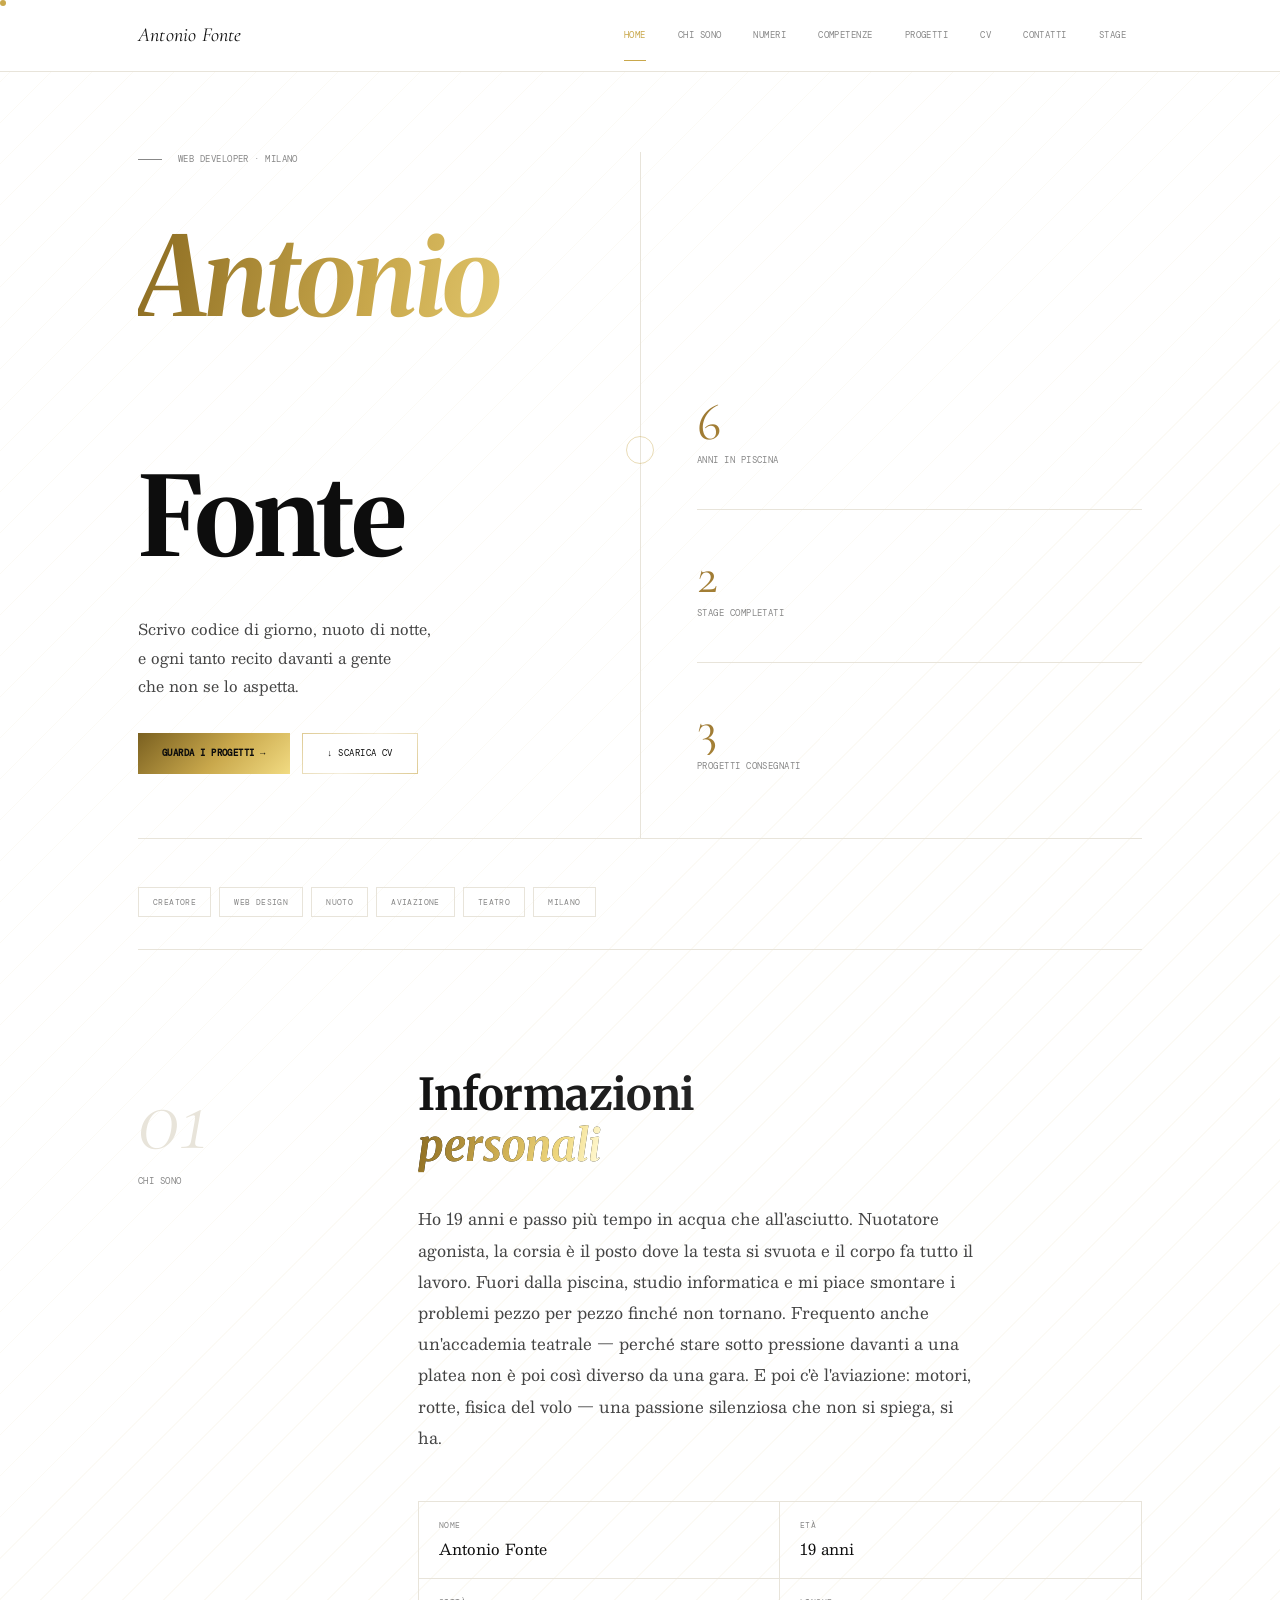
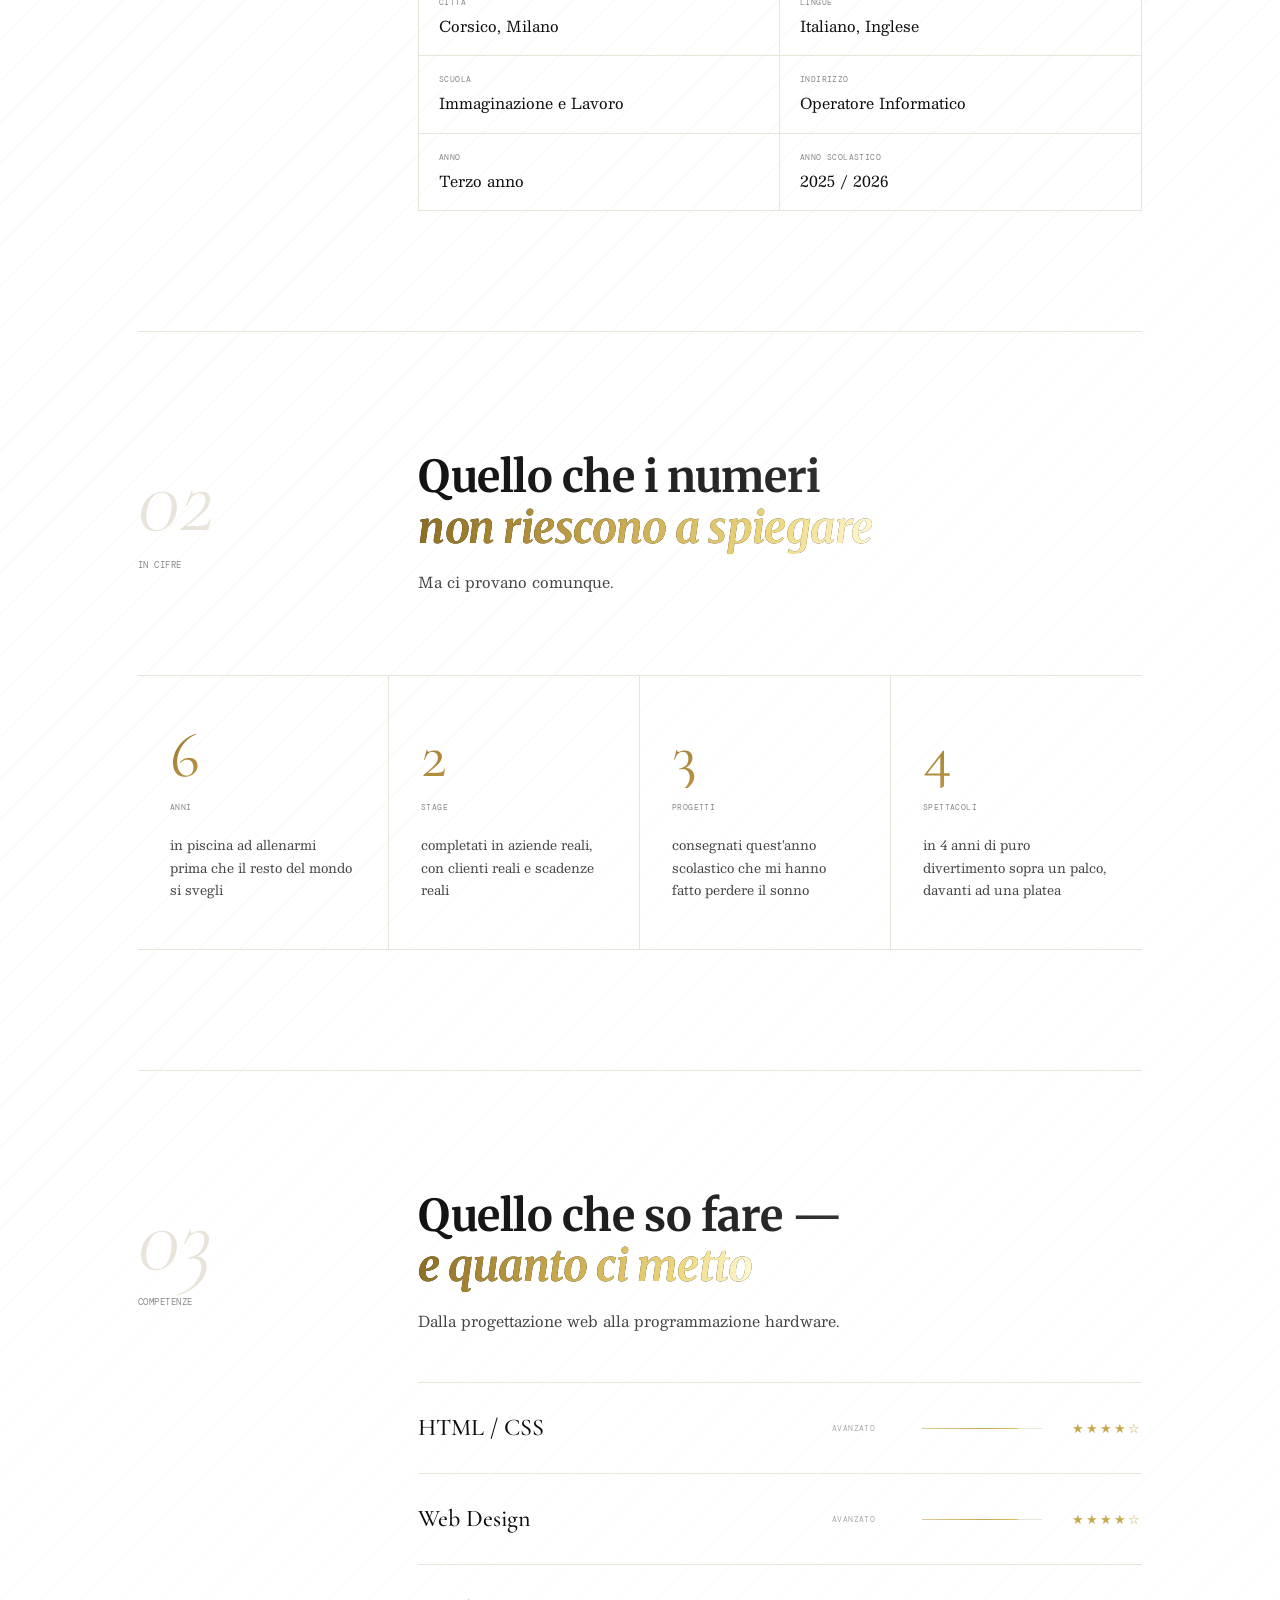
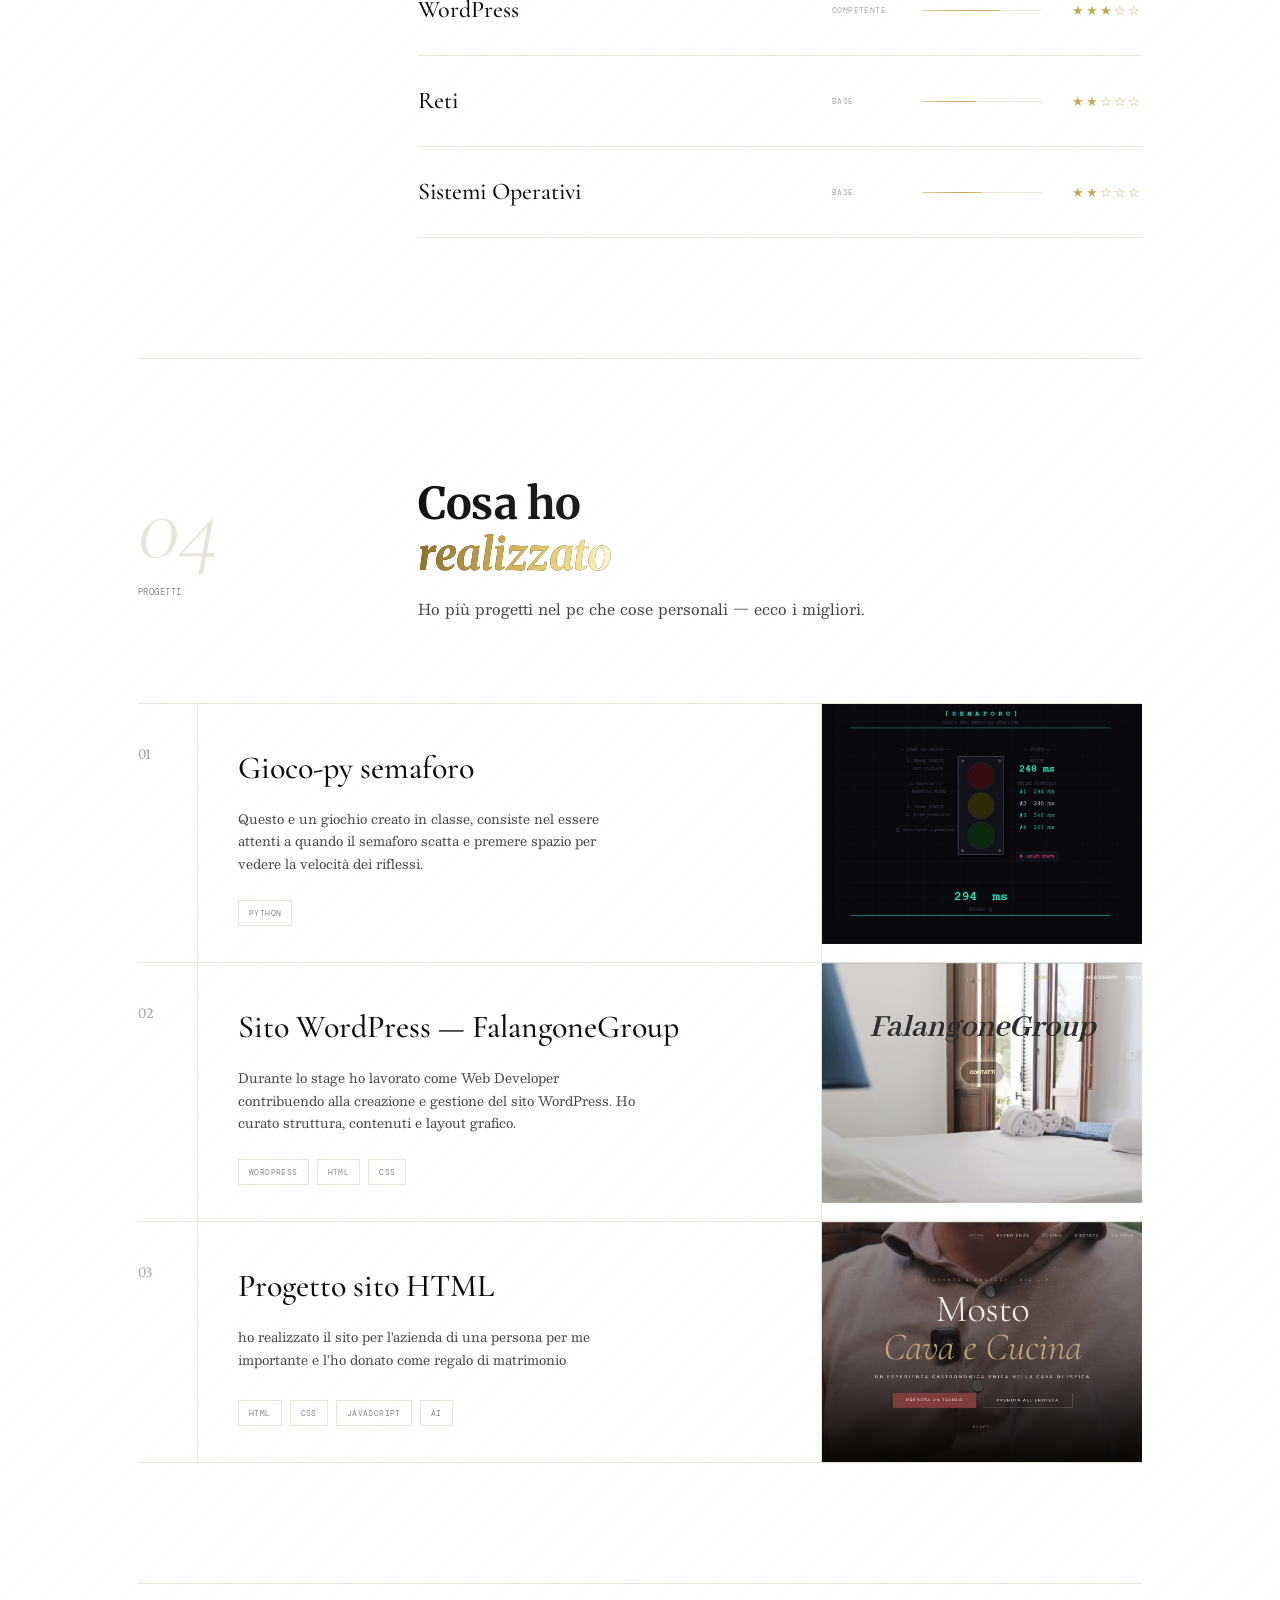
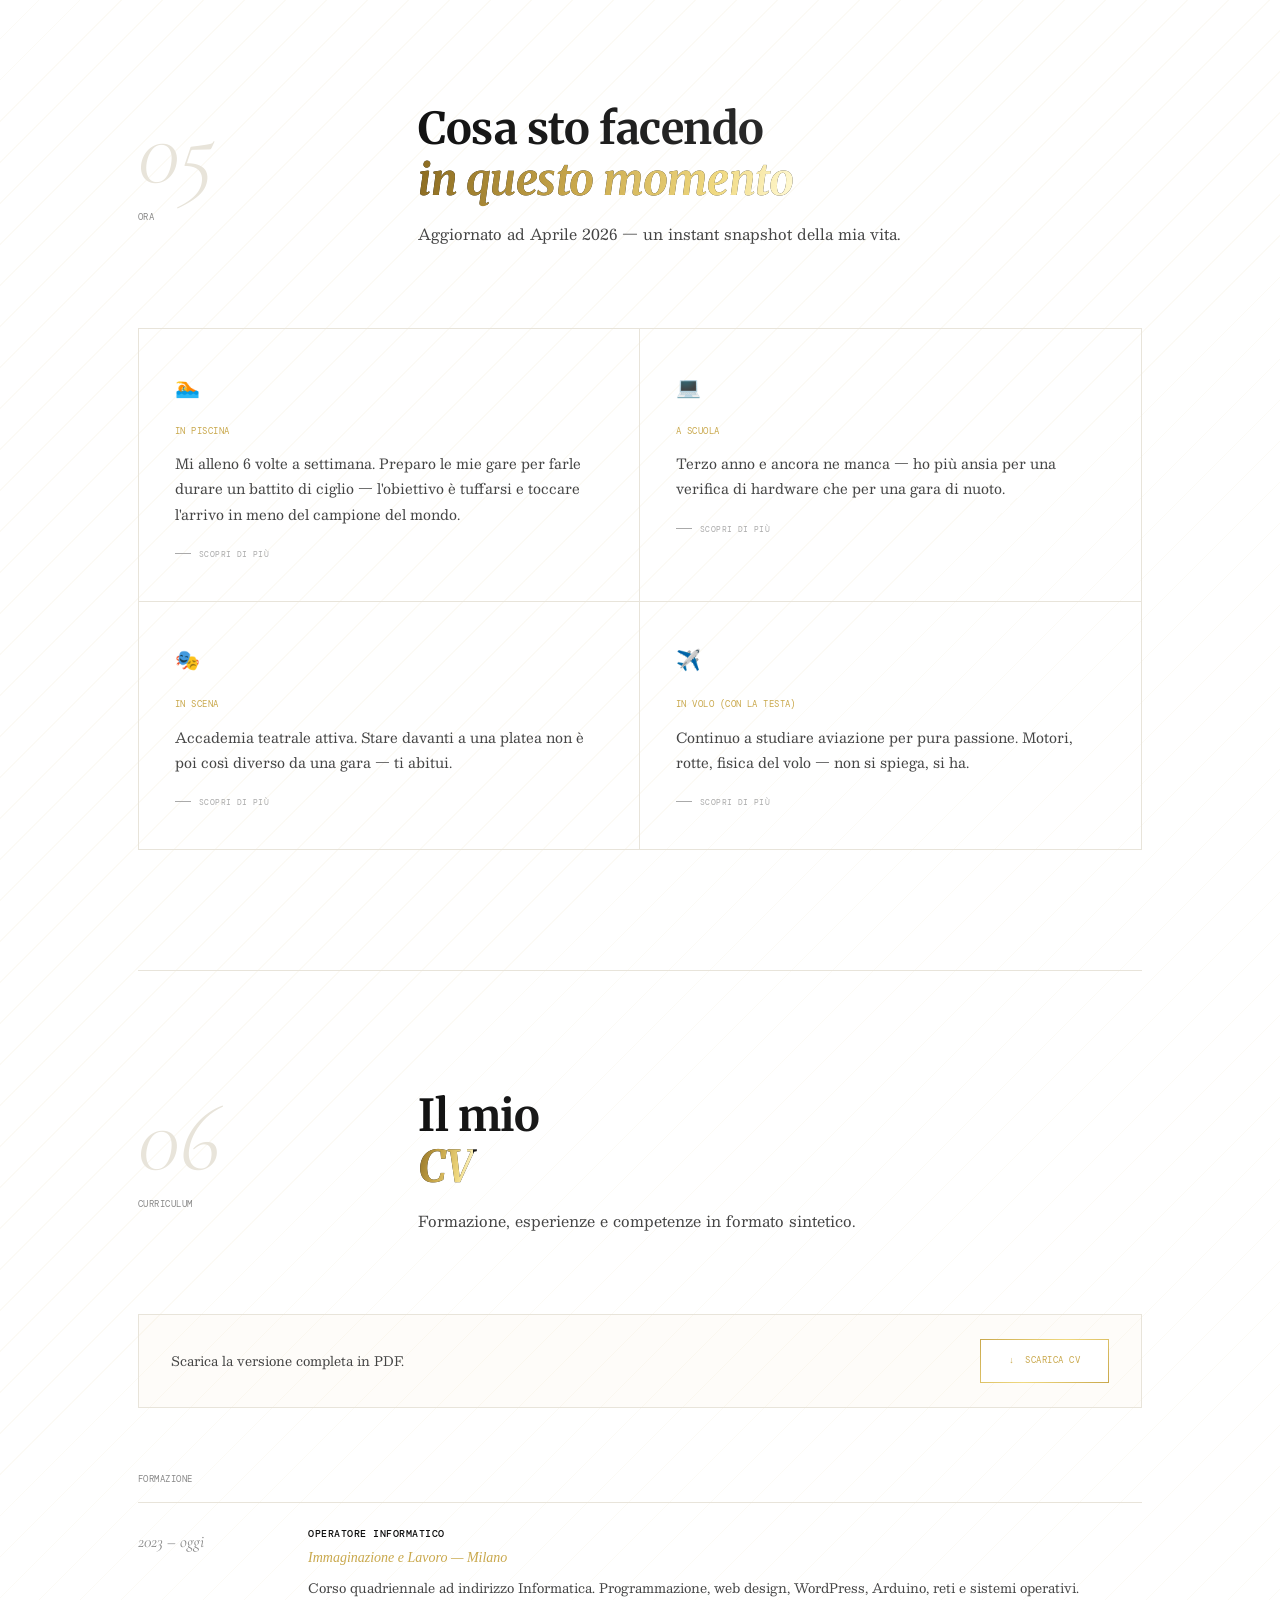
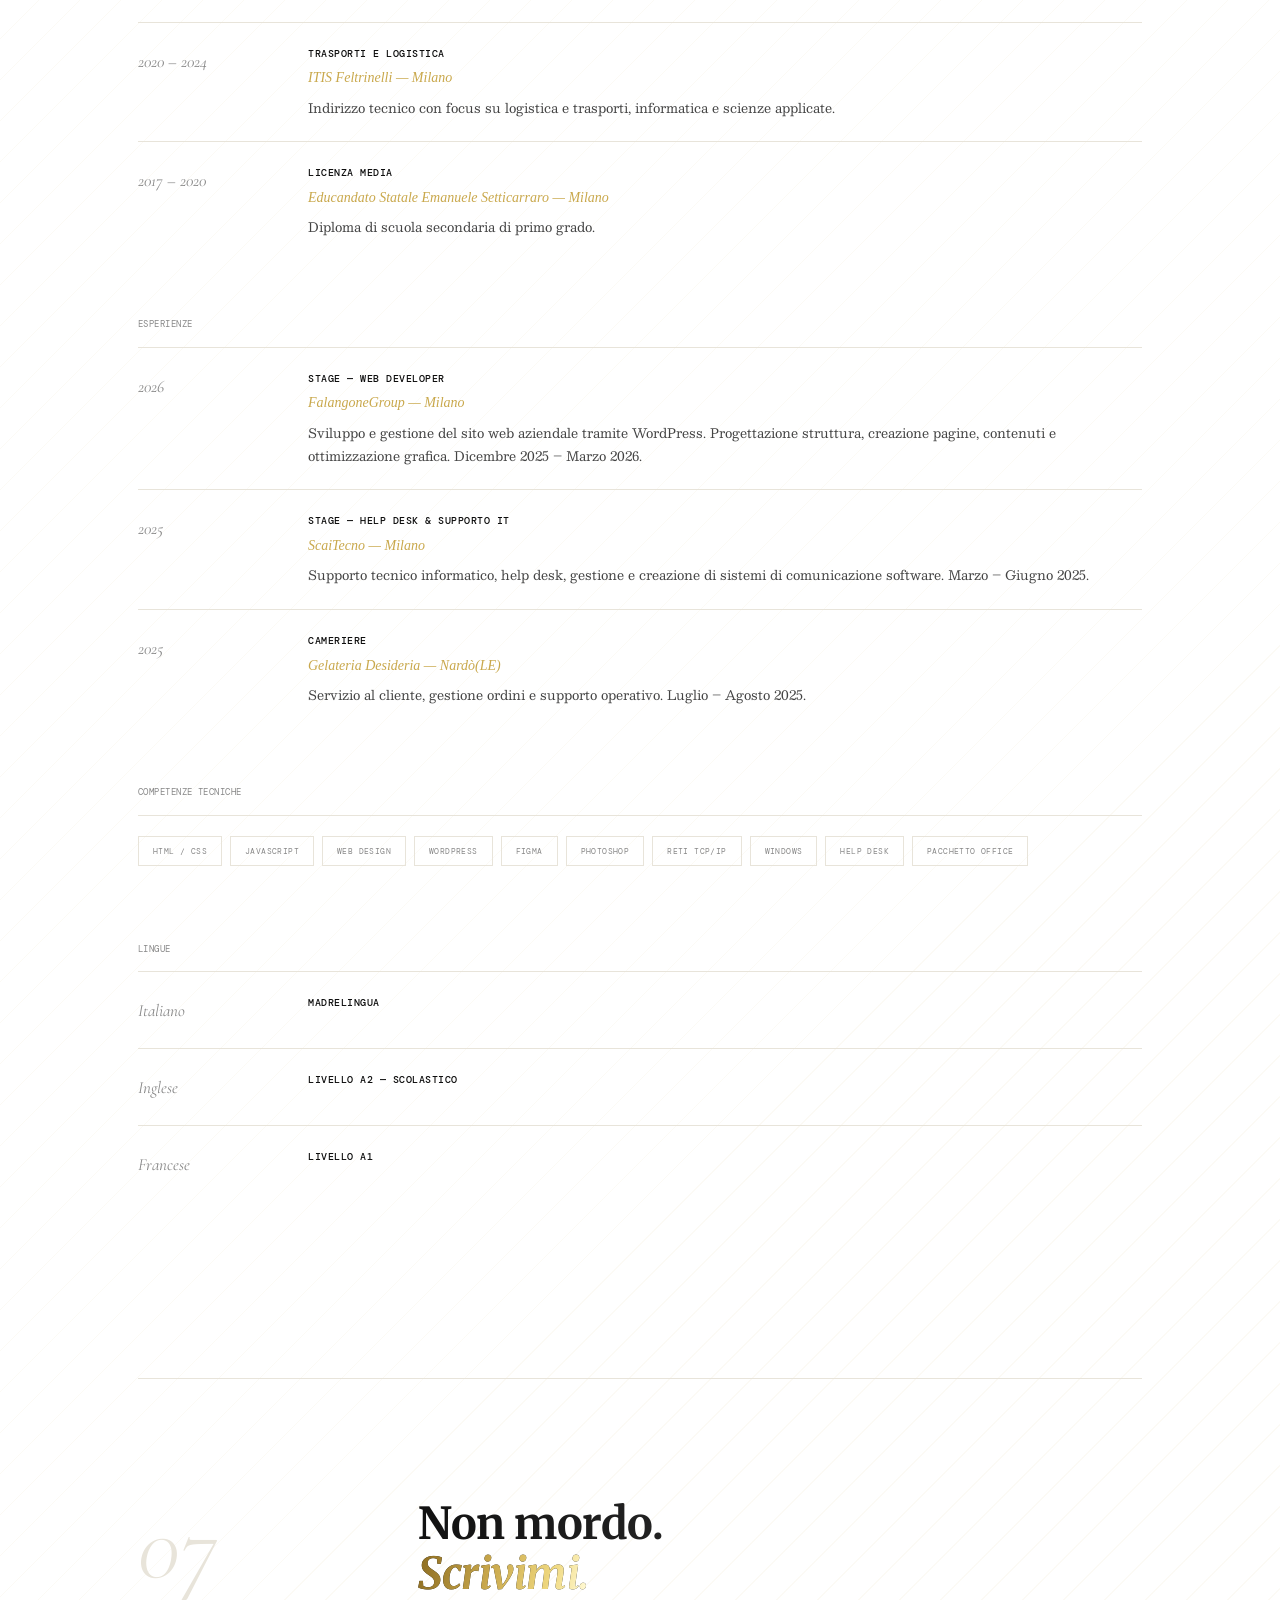
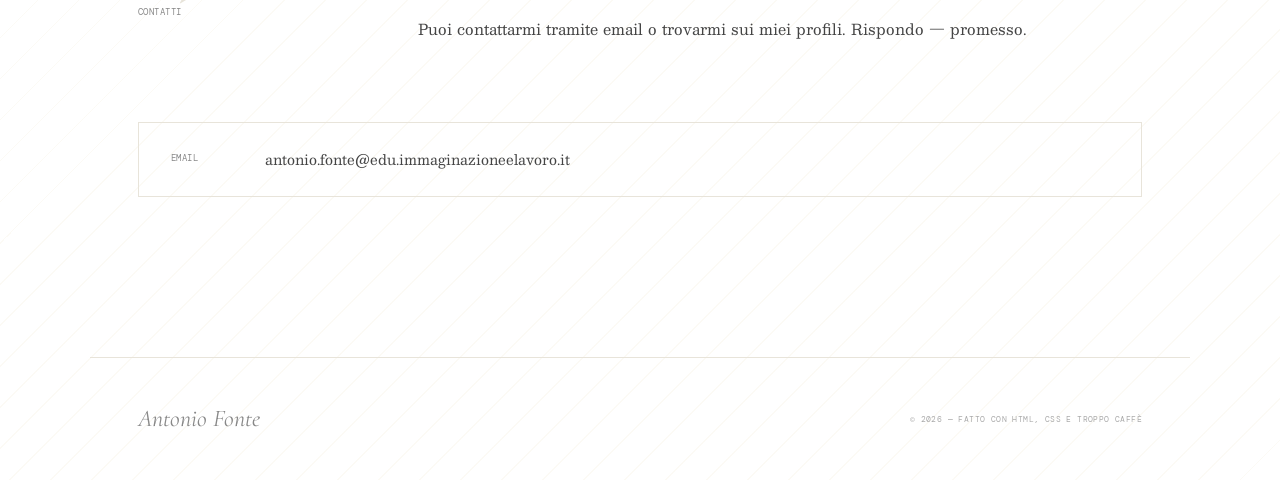
==== commit 1e291b91: "d" ====
--- a/index.html
+++ b/index.html
@@ -22,29 +22,6 @@
       animation: pageFadeIn 0.4s ease forwards;
     }
 
-    /* ── STAGGER now-card ── */
-    .now-grid .now-card:nth-child(1) { transition-delay: 0ms; }
-    .now-grid .now-card:nth-child(2) { transition-delay: 80ms; }
-    .now-grid .now-card:nth-child(3) { transition-delay: 160ms; }
-    .now-grid .now-card:nth-child(4) { transition-delay: 240ms; }
-
-    /* ── STAGGER num-card ── */
-    .numeri-grid .num-card:nth-child(1) { transition-delay: 0ms; }
-    .numeri-grid .num-card:nth-child(2) { transition-delay: 80ms; }
-    .numeri-grid .num-card:nth-child(3) { transition-delay: 160ms; }
-    .numeri-grid .num-card:nth-child(4) { transition-delay: 240ms; }
-
-    /* Le card partono invisibili e traslate, poi vengono animate via JS */
-    #now.vis .now-card,
-    #numeri.vis .num-card {
-      opacity: 1;
-      transform: translateY(0);
-    }
-    .now-card, .num-card {
-      opacity: 0;
-      transform: translateY(28px);
-      transition: opacity 0.7s cubic-bezier(.16,1,.3,1), transform 0.7s cubic-bezier(.16,1,.3,1), background 0.25s;
-    }
 
     /* ── NOW-CARD clickabile ── */
     .now-card {
@@ -193,9 +170,15 @@
     .proj-img-wrap {
       overflow: hidden;
       position: relative;
-      aspect-ratio: 16/9;
+      height: 240px;
+      min-height: 240px;
+      max-height: 240px;
     }
     .proj-img-wrap img {
+      width: 100%;
+      height: 100%;
+      object-fit: cover;
+      object-position: center;
       will-change: transform;
       transition: transform 0.7s cubic-bezier(.16,1,.3,1), filter 0.4s;
     }
@@ -206,19 +189,7 @@
     section.reveal-left.vis,
     section.reveal-right.vis { transform: translateX(0); }
 
-    /* ── STAGGER comp-item ── */
-    .comp-item {
-      opacity: 0;
-      transform: translateX(-12px);
-      transition: opacity 0.6s cubic-bezier(.16,1,.3,1), transform 0.6s cubic-bezier(.16,1,.3,1), padding-left 0.3s;
-    }
-    #competenze.vis .comp-item:nth-child(1) { transition-delay: 0ms; }
-    #competenze.vis .comp-item:nth-child(2) { transition-delay: 80ms; }
-    #competenze.vis .comp-item:nth-child(3) { transition-delay: 160ms; }
-    #competenze.vis .comp-item:nth-child(4) { transition-delay: 240ms; }
-    #competenze.vis .comp-item:nth-child(5) { transition-delay: 320ms; }
-    #competenze.vis .comp-item:nth-child(6) { transition-delay: 400ms; }
-    #competenze.vis .comp-item { opacity: 1; transform: translateX(0); }
+
   </style>
 </head>
 <body>
@@ -517,7 +488,7 @@
       </div>
       <div class="now-grid">
         <div class="now-card"
-          data-modal-img="./Nuoto_.JPG"
+          data-modal-img="./nuoto.webp"
           data-modal-label="In piscina"
           data-modal-title="Nuotatore agonista"
           data-modal-desc="Mi alleno 6 volte a settimana, spesso prima dell'alba. La corsia è il posto dove la testa si svuota e il corpo fa tutto il lavoro. L'obiettivo non è finire — è farlo in meno del campione del mondo. Ogni centesimo di secondo conta."
@@ -530,7 +501,7 @@
           <span class="now-card-hint">Scopri di più</span>
         </div>
         <div class="now-card"
-          data-modal-img="./Scuola.jpeg"
+          data-modal-img="./professionle.webp"
           data-modal-label="A scuola"
           data-modal-title="Operatore informatico"
           data-modal-desc="Terzo anno di informatica all'Immaginazione e Lavoro di Milano. Tra hardware, reti, web design e programmazione Arduino — ho più ansia per una verifica di sistema operativo che per una gara di nuoto. Il che dice tutto."
@@ -543,7 +514,7 @@
           <span class="now-card-hint">Scopri di più</span>
         </div>
         <div class="now-card"
-          data-modal-img="./teatro.png"
+          data-modal-img="./teatro.webp"
           data-modal-label="In scena"
           data-modal-title="Accademia teatrale"
           data-modal-desc="Quattro anni di accademia teatrale, quattro spettacoli su palchi veri. Stare davanti a una platea non è poi così diverso da una gara di nuoto — in entrambi i casi non puoi tornare indietro. Ti abitui. Anzi, ci prendi gusto."
@@ -556,7 +527,7 @@
           <span class="now-card-hint">Scopri di più</span>
         </div>
         <div class="now-card"
-          data-modal-img="./Aerei.png"
+          data-modal-img="./aerei.webp"
           data-modal-label="In volo (con la testa)"
           data-modal-title="Passione aviazione"
           data-modal-desc="Non piloto — ancora. Ma studio aviazione per pura passione: motori, rotte, fisica del volo, meteorologia. C'è qualcosa nell'idea di capire come 300 tonnellate di metallo stiano in aria che non riesci a smettere di esplorare."
@@ -805,34 +776,46 @@
       ring.style.left = '0';
       ring.style.top  = '0';
 
-      const INTERACTIVE = 'a, button, .tag, .cv-skill, .comp-item, .proj-item, .now-card, .num-card';
-
-      function onEnter(e) {
+      /* Elementi PICCOLI: magnetismo reale (snap leggero al centro) */
+      const MAGNETIC  = 'a, button, .tag, .cv-skill';
+      /* Elementi GRANDI: solo effetto visivo hover, niente snap */
+      const HOVERABLE = '.comp-item, .proj-item, .now-card, .num-card, .info-row, .contact-row, .cv-row, .rel-block, .scheda-row';
+
+      const MAX_MAGNET = 44; /* px — raggio massimo entro cui lo snap è attivo */
+
+      function applyMagnet(e) {
         const rect = e.currentTarget.getBoundingClientRect();
-        magnetX = rect.left + rect.width  / 2;
-        magnetY = rect.top  + rect.height / 2;
-        dot.classList.add('hover');
-        ring.classList.add('hover');
-      }
-
-      function onMove(e) {
-        const rect = e.currentTarget.getBoundingClientRect();
-        magnetX = rect.left + rect.width  / 2;
-        magnetY = rect.top  + rect.height / 2;
-      }
-
-      function onLeave() {
-        magnetX = null;
-        magnetY = null;
-        dot.classList.remove('hover');
-        ring.classList.remove('hover');
-      }
+        const cx = rect.left + rect.width  / 2;
+        const cy = rect.top  + rect.height / 2;
+        const dx = mx - cx;
+        const dy = my - cy;
+        const dist = Math.sqrt(dx * dx + dy * dy);
+        if (dist < MAX_MAGNET) {
+          const factor = 0.3 * (1 - dist / MAX_MAGNET);
+          magnetX = mx - dx * factor;
+          magnetY = my - dy * factor;
+        } else {
+          magnetX = null;
+          magnetY = null;
+        }
+      }
+
+      function onMagnetEnter(e) { applyMagnet(e); dot.classList.add('hover'); ring.classList.add('hover'); }
+      function onMagnetMove(e)  { applyMagnet(e); }
+      function onMagnetLeave()  { magnetX = null; magnetY = null; dot.classList.remove('hover'); ring.classList.remove('hover'); }
+
+      function onHoverEnter() { dot.classList.add('hover'); ring.classList.add('hover'); }
+      function onHoverLeave() { magnetX = null; magnetY = null; dot.classList.remove('hover'); ring.classList.remove('hover'); }
 
       function attachCursorListeners() {
-        document.querySelectorAll(INTERACTIVE).forEach(el => {
-          el.addEventListener('mouseenter', onEnter);
-          el.addEventListener('mousemove',  onMove);
-          el.addEventListener('mouseleave', onLeave);
+        document.querySelectorAll(MAGNETIC).forEach(el => {
+          el.addEventListener('mouseenter', onMagnetEnter);
+          el.addEventListener('mousemove',  onMagnetMove);
+          el.addEventListener('mouseleave', onMagnetLeave);
+        });
+        document.querySelectorAll(HOVERABLE).forEach(el => {
+          el.addEventListener('mouseenter', onHoverEnter);
+          el.addEventListener('mouseleave', onHoverLeave);
         });
       }
       attachCursorListeners();
@@ -842,7 +825,7 @@
 
 
     /* ═══════════════════════════════════════════════════
-       4. SCROLL ANIMATIONS (con stagger e reveal direzionale)
+       4. SCROLL ANIMATIONS — lussuoso
     ═══════════════════════════════════════════════════ */
     (function initScrollAnimations() {
       function easeOutCubic(t) { return 1 - Math.pow(1 - t, 3); }
@@ -850,13 +833,10 @@
       function animateCounter(el) {
         const target = parseInt(el.dataset.target, 10);
         if (isNaN(target) || target === 0) return;
-
-        const DURATION = 900;
+        const DURATION = 1200;
         const startTime = performance.now();
-
         function tick(now) {
-          const elapsed  = now - startTime;
-          const progress = Math.min(elapsed / DURATION, 1);
+          const progress = Math.min((now - startTime) / DURATION, 1);
           el.textContent = Math.round(easeOutCubic(progress) * target);
           if (progress < 1) requestAnimationFrame(tick);
         }
@@ -866,21 +846,25 @@
       const observer = new IntersectionObserver(entries => {
         entries.forEach(entry => {
           if (!entry.isIntersecting) return;
-
           const section = entry.target;
           section.classList.add('vis');
 
-          /* barre competenze con stagger aumentato */
+          /* barre competenze — stagger più lungo per effetto lussuoso */
           section.querySelectorAll('.comp-bar[data-w]').forEach((bar, i) => {
-            setTimeout(() => { bar.style.width = bar.dataset.w + '%'; }, 120 + i * 100);
+            setTimeout(() => { bar.style.width = bar.dataset.w + '%'; }, 280 + i * 120);
           });
 
-          /* contatori */
-          section.querySelectorAll('.num-n[data-target]').forEach(animateCounter);
+          /* contatori numerici */
+          section.querySelectorAll('.num-n[data-target]').forEach((el, i) => {
+            setTimeout(() => animateCounter(el), i * 80);
+          });
 
           observer.unobserve(section);
         });
-      }, { threshold: 0.07, rootMargin: '0px 0px -40px 0px' });
+      }, {
+        threshold: 0.04,
+        rootMargin: '0px 0px -60px 0px'   /* trigger un po' prima del bordo */
+      });
 
       document.querySelectorAll('section').forEach(s => {
         if (!s.classList.contains('vis')) observer.observe(s);
--- a/style.css
+++ b/style.css
@@ -185,11 +185,108 @@
   to   { opacity: 1; }
 }
 
+/* ── SCROLL REVEAL — lussuoso ─────────────────────── */
 section {
-  opacity: 0; transform: translateY(20px);
-  transition: opacity .9s cubic-bezier(.16,1,.3,1), transform .9s cubic-bezier(.16,1,.3,1);
-}
-section.vis { opacity: 1; transform: translateY(0); }
+  opacity: 0;
+  transform: translateY(36px);
+  transition:
+    opacity  1.1s cubic-bezier(.16,1,.3,1),
+    transform 1.1s cubic-bezier(.16,1,.3,1);
+}
+section.vis {
+  opacity: 1;
+  transform: translateY(0);
+}
+
+/* Figli diretti della sezione: stagger progressivo */
+section > * {
+  opacity: 0;
+  transform: translateY(22px);
+  transition:
+    opacity  .9s cubic-bezier(.16,1,.3,1),
+    transform .9s cubic-bezier(.16,1,.3,1);
+}
+section.vis > *:nth-child(1) { transition-delay: 0.08s; }
+section.vis > *:nth-child(2) { transition-delay: 0.18s; }
+section.vis > *:nth-child(3) { transition-delay: 0.28s; }
+section.vis > *:nth-child(4) { transition-delay: 0.38s; }
+section.vis > *:nth-child(5) { transition-delay: 0.46s; }
+section.vis > *:nth-child(6) { transition-delay: 0.54s; }
+section.vis > * { opacity: 1; transform: translateY(0); }
+
+/* Eccezione: hero è già .vis subito, niente delay */
+#hero > * {
+  opacity: 0;
+  transform: translateY(18px);
+  transition:
+    opacity  .9s cubic-bezier(.16,1,.3,1),
+    transform .9s cubic-bezier(.16,1,.3,1);
+}
+#hero.vis > *:nth-child(1) { transition-delay: 0.05s; }
+#hero.vis > *:nth-child(2) { transition-delay: 0.18s; }
+#hero.vis > * { opacity: 1; transform: translateY(0); }
+
+/* Reveal direzionale opzionale — mantenuto per compatibilità */
+section.reveal-left  { transform: translateX(-24px) translateY(24px); }
+section.reveal-right { transform: translateX(24px)  translateY(24px); }
+section.reveal-left.vis,
+section.reveal-right.vis { transform: translateX(0) translateY(0); }
+
+/* ── STAGGER FIGLI SPECIFICI — premium cascade ──────── */
+
+/* now-cards */
+#now.vis .now-card:nth-child(1) { transition-delay: 0.10s; }
+#now.vis .now-card:nth-child(2) { transition-delay: 0.22s; }
+#now.vis .now-card:nth-child(3) { transition-delay: 0.34s; }
+#now.vis .now-card:nth-child(4) { transition-delay: 0.46s; }
+.now-card {
+  opacity: 0;
+  transform: translateY(28px);
+  transition: opacity .9s cubic-bezier(.16,1,.3,1), transform .9s cubic-bezier(.16,1,.3,1), background .25s;
+}
+#now.vis .now-card { opacity: 1; transform: translateY(0); }
+
+/* num-cards */
+#numeri.vis .num-card:nth-child(1) { transition-delay: 0.08s; }
+#numeri.vis .num-card:nth-child(2) { transition-delay: 0.20s; }
+#numeri.vis .num-card:nth-child(3) { transition-delay: 0.32s; }
+#numeri.vis .num-card:nth-child(4) { transition-delay: 0.44s; }
+.num-card {
+  opacity: 0;
+  transform: translateY(28px);
+  transition: opacity .9s cubic-bezier(.16,1,.3,1), transform .9s cubic-bezier(.16,1,.3,1), background .25s;
+}
+#numeri.vis .num-card { opacity: 1; transform: translateY(0); }
+
+/* proj-items */
+#progetti.vis .proj-item:nth-child(1) { transition-delay: 0.08s; }
+#progetti.vis .proj-item:nth-child(2) { transition-delay: 0.22s; }
+#progetti.vis .proj-item:nth-child(3) { transition-delay: 0.36s; }
+.proj-item {
+  opacity: 0;
+  transform: translateY(24px);
+  transition: opacity .95s cubic-bezier(.16,1,.3,1), transform .95s cubic-bezier(.16,1,.3,1);
+}
+#progetti.vis .proj-item { opacity: 1; transform: translateY(0); }
+
+/* cv-rows */
+#cv.vis .cv-row:nth-child(1) { transition-delay: 0.06s; }
+#cv.vis .cv-row:nth-child(2) { transition-delay: 0.14s; }
+#cv.vis .cv-row:nth-child(3) { transition-delay: 0.22s; }
+#cv.vis .cv-row:nth-child(4) { transition-delay: 0.30s; }
+.cv-row {
+  opacity: 0;
+  transform: translateY(14px);
+  transition: opacity .7s cubic-bezier(.16,1,.3,1), transform .7s cubic-bezier(.16,1,.3,1), background .2s, margin .2s, padding .2s;
+}
+#cv.vis .cv-row { opacity: 1; transform: translateY(0); }
+
+/* comp-items */
+#competenze.vis .comp-item:nth-child(1) { transition-delay: 0.06s; }
+#competenze.vis .comp-item:nth-child(2) { transition-delay: 0.14s; }
+#competenze.vis .comp-item:nth-child(3) { transition-delay: 0.22s; }
+#competenze.vis .comp-item:nth-child(4) { transition-delay: 0.30s; }
+#competenze.vis .comp-item:nth-child(5) { transition-delay: 0.38s; }
 
 /* ── TITOLI METALLICI ────────────────────────────── */
 /* h1 — prima riga .hl oro, seconda riga nero — come da foto */
@@ -197,11 +294,13 @@
   font-family: var(--ff-display);
   font-size: clamp(56px, 9vw, 110px);
   font-weight: 700;
-  line-height: .95;
+  line-height: 1.05;
   letter-spacing: -.02em;
   margin-bottom: 40px;
+  padding-top: 4px;
   color: var(--ink);
   -webkit-text-fill-color: var(--ink);
+  overflow: visible;
 }
 /* .hl dentro h1 = oro pieno con sheen metallico sottile */
 h1 .hl {
@@ -209,6 +308,10 @@
   font-style: italic;
   color: var(--accent);
   -webkit-text-fill-color: transparent;
+  /* padding extra per dare spazio agli ascendenti del font corsivo */
+  padding-top: 0.12em;
+  padding-bottom: 0.08em;
+  margin-top: -0.12em;   /* compensa il padding senza spostare il layout */
   background: linear-gradient(
     105deg,
     #8a6a20 0%,
@@ -235,6 +338,8 @@
   font-weight: 700;
   letter-spacing: -.01em;
   line-height: 1.15;
+  padding-top: 0.08em;
+  margin-top: -0.08em;
   background: linear-gradient(
     105deg,
     #111 0%,
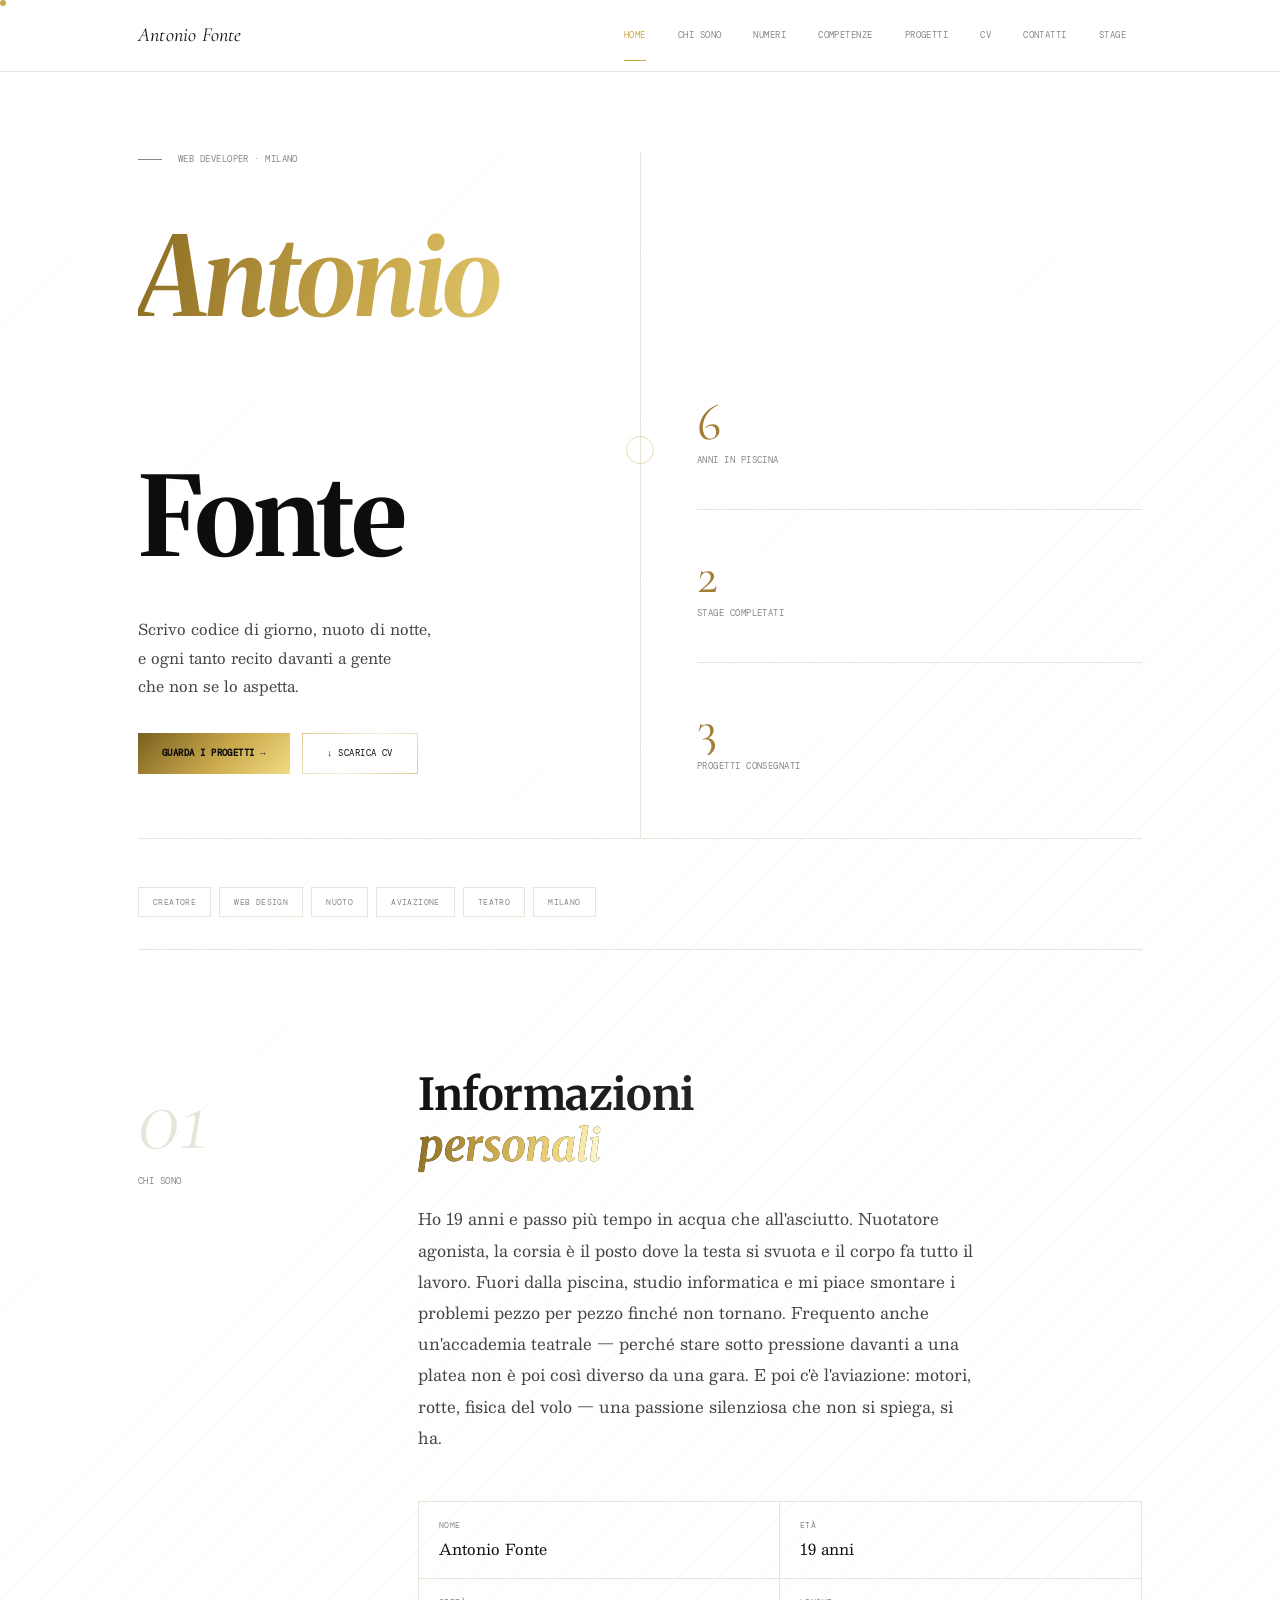
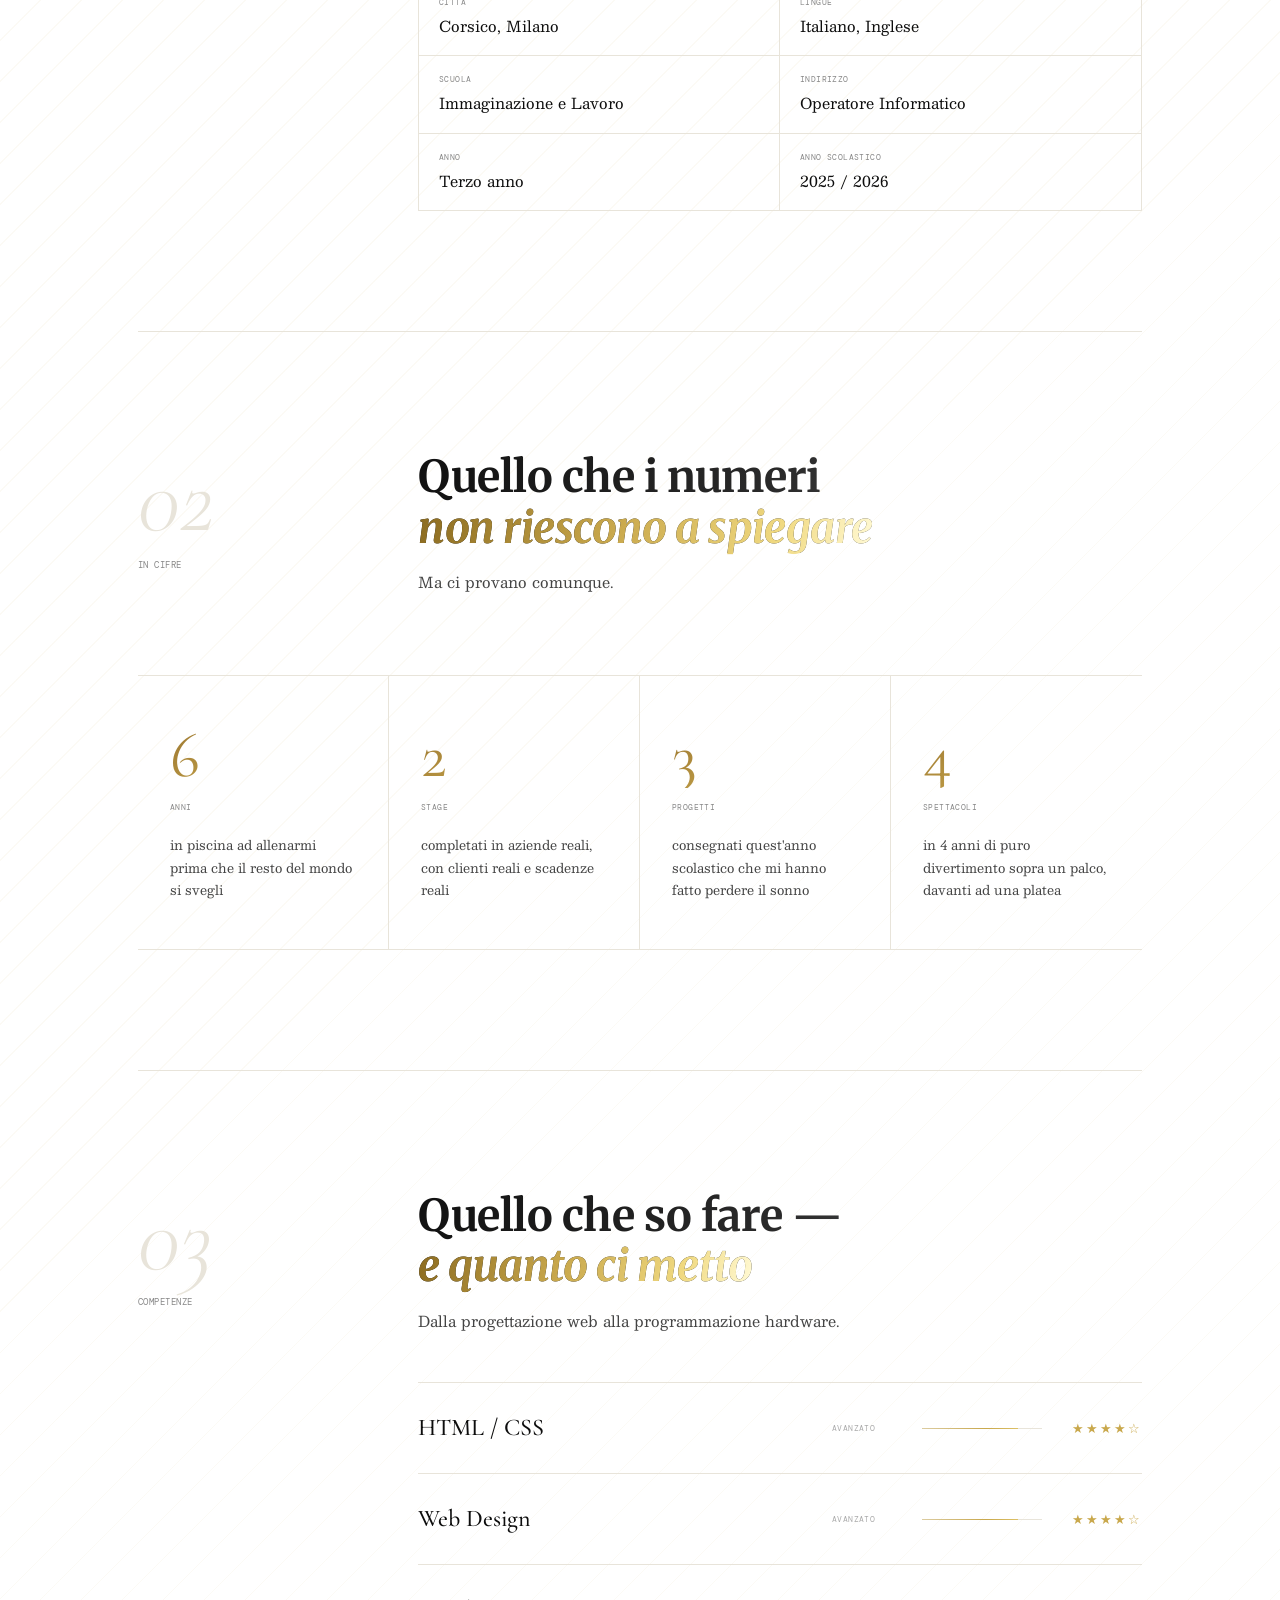
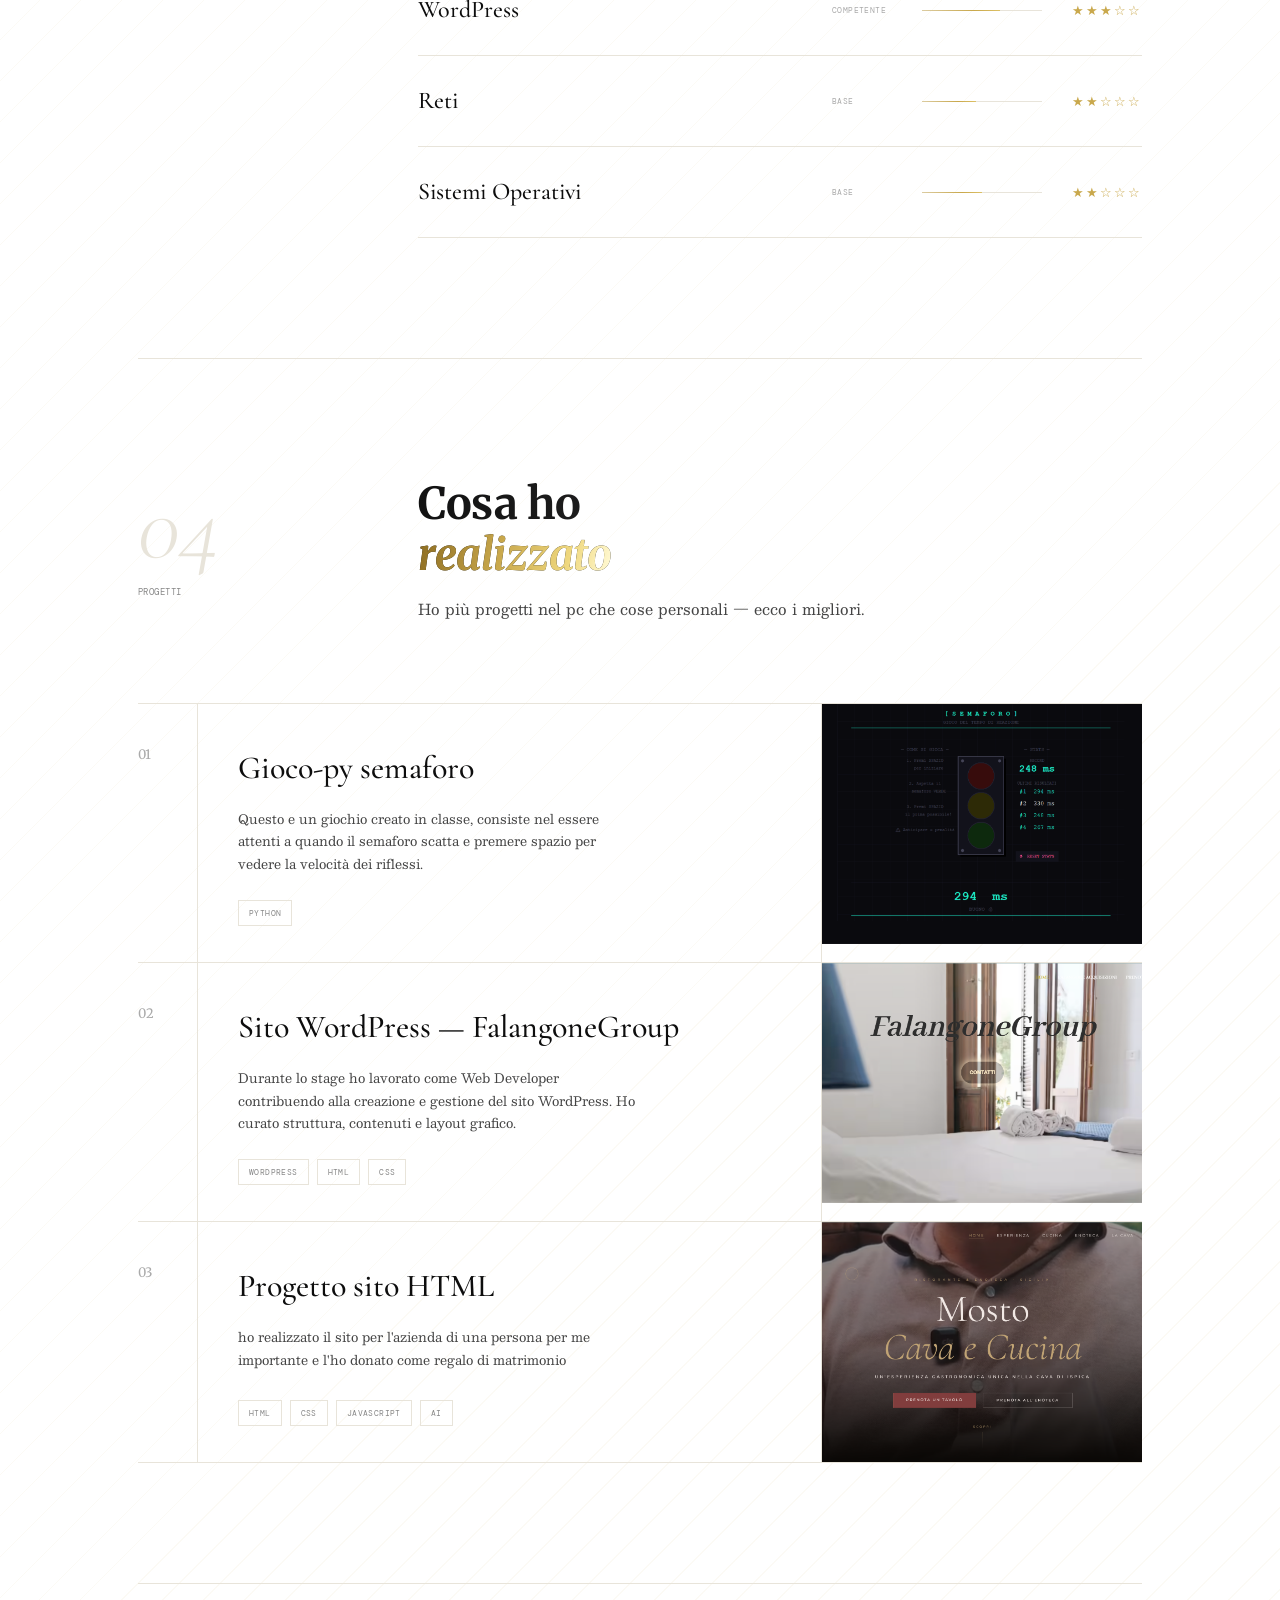
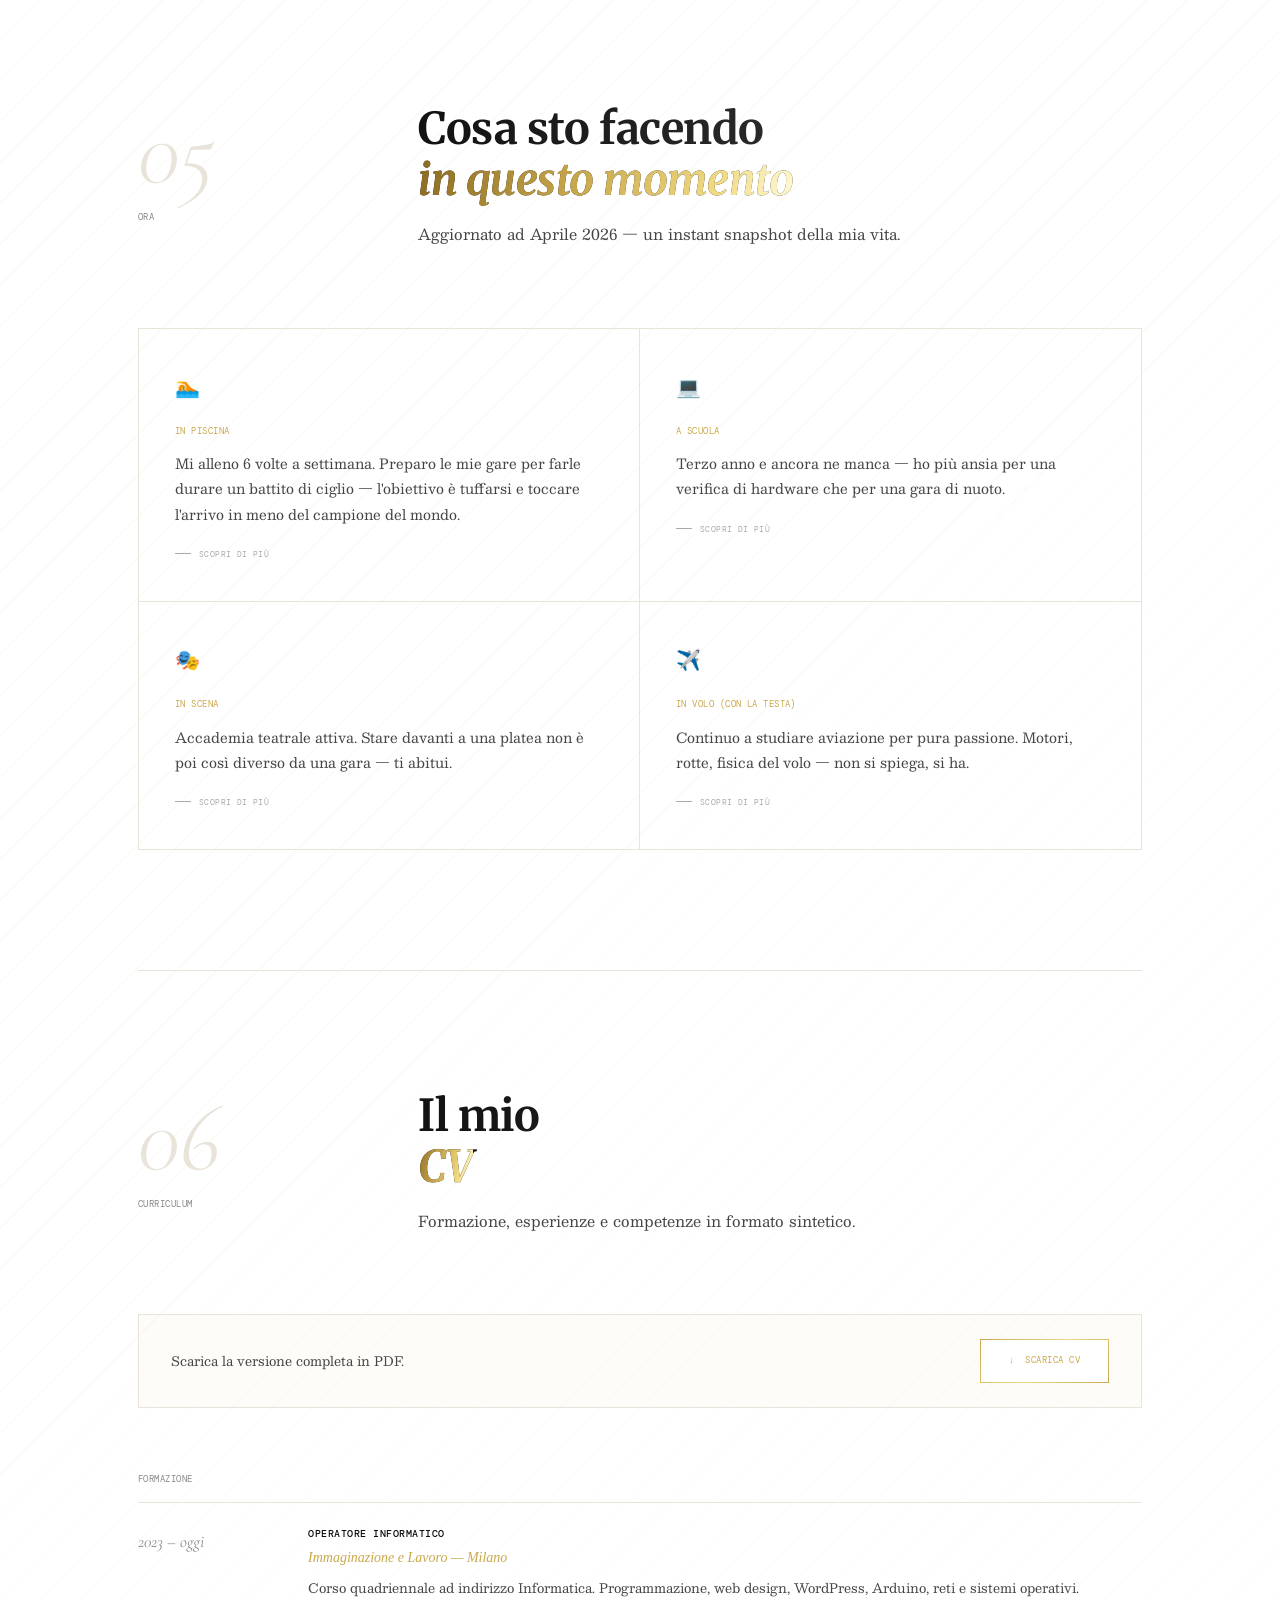
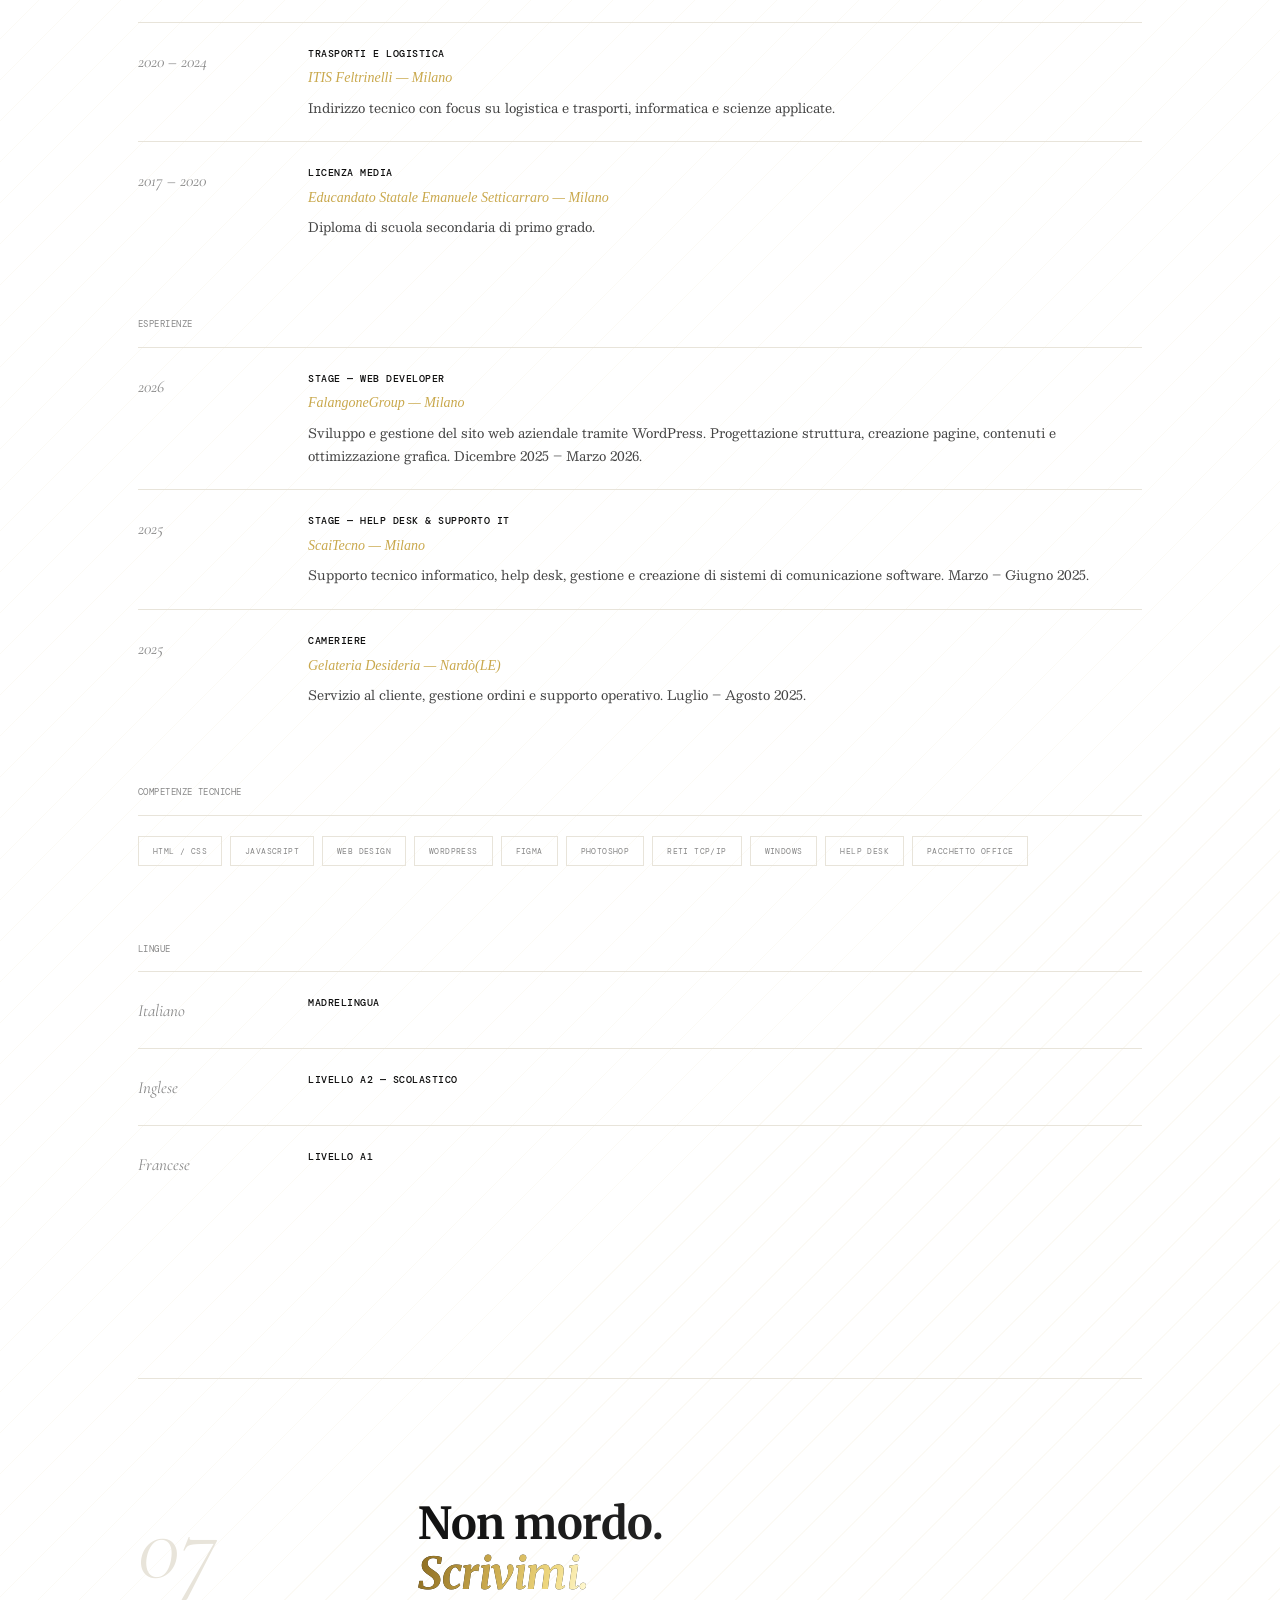
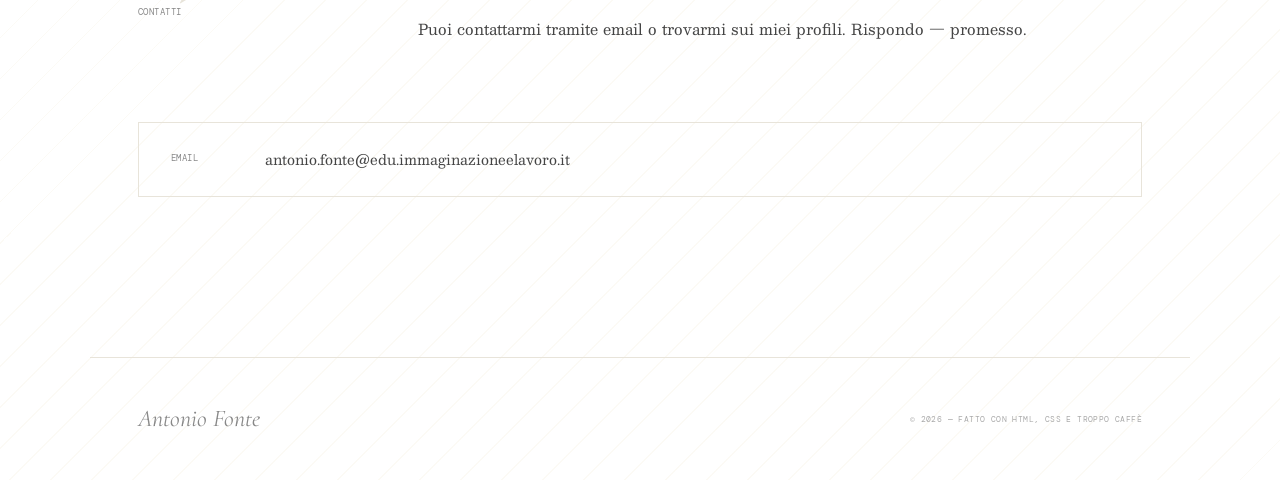
==== commit 9df6e255: "g" ====
--- a/index.html
+++ b/index.html
@@ -13,16 +13,6 @@
   <link href="https://fonts.googleapis.com/css2?family=Merriweather:ital,wght@0,400;0,700;1,400;1,700&family=Cormorant+Garamond:ital,wght@0,300;0,400;0,500;1,300;1,400;1,500&family=Besley:ital,wght@0,300;0,400;0,500;1,300;1,400&family=DM+Mono:wght@400;500&display=swap" rel="stylesheet">
   <link rel="stylesheet" href="style.css">
   <style>
-    /* ── PAGE FADE-IN (simmetrico al fade-out) ── */
-    @keyframes pageFadeIn {
-      from { opacity: 0; }
-      to   { opacity: 1; }
-    }
-    body {
-      animation: pageFadeIn 0.4s ease forwards;
-    }
-
-
     /* ── NOW-CARD clickabile ── */
     .now-card {
       cursor: none;
@@ -849,9 +839,11 @@
           const section = entry.target;
           section.classList.add('vis');
 
-          /* barre competenze — stagger più lungo per effetto lussuoso */
+          /* barre competenze — scaleX per performance (no layout recalc) */
           section.querySelectorAll('.comp-bar[data-w]').forEach((bar, i) => {
-            setTimeout(() => { bar.style.width = bar.dataset.w + '%'; }, 280 + i * 120);
+            setTimeout(() => {
+              bar.style.transform = `scaleX(${parseInt(bar.dataset.w, 10) / 100})`;
+            }, 280 + i * 120);
           });
 
           /* contatori numerici */
--- a/style.css
+++ b/style.css
@@ -48,6 +48,15 @@
   cursor: none;
 }
 body.page-out { opacity: 0; transition: opacity 0.4s; }
+
+/* Quando il loader esce, nav e main ricevono un fade-in coordinato */
+nav, main, footer {
+  animation: pageFadeIn .5s cubic-bezier(.16,1,.3,1) .45s both;
+}
+@keyframes pageFadeIn {
+  from { opacity: 0; transform: translateY(8px); }
+  to   { opacity: 1; transform: translateY(0); }
+}
 
 a { color: inherit; text-decoration: none; }
 a:focus-visible { outline: 2px solid var(--accent); outline-offset: 3px; border-radius: 2px; }
@@ -180,10 +189,6 @@
   from { opacity: 0; transform: translateY(24px); }
   to   { opacity: 1; transform: translateY(0); }
 }
-@keyframes fadein {
-  from { opacity: 0; }
-  to   { opacity: 1; }
-}
 
 /* ── SCROLL REVEAL — lussuoso ─────────────────────── */
 section {
@@ -234,54 +239,57 @@
 
 /* ── STAGGER FIGLI SPECIFICI — premium cascade ──────── */
 
-/* now-cards */
+/*
+ * Classe utility condivisa per tutti gli elementi staggered.
+ * Lo stato "visibile" è applicato quando la sezione padre ottiene .vis.
+ * I transition-delay specifici per componente sono sotto.
+ */
+.now-card,
+.num-card,
+.proj-item,
+.cv-row,
+.comp-item {
+  opacity: 0;
+  transform: translateY(24px);
+  transition:
+    opacity   .9s cubic-bezier(.16,1,.3,1),
+    transform .9s cubic-bezier(.16,1,.3,1),
+    background .25s,
+    margin .2s,
+    padding .2s;
+}
+
+/* Stato visibile — attivato dal genitore .vis */
+#now.vis      .now-card,
+#numeri.vis   .num-card,
+#progetti.vis .proj-item,
+#cv.vis       .cv-row,
+#competenze.vis .comp-item { opacity: 1; transform: translateY(0); }
+
+/* Delay now-cards */
 #now.vis .now-card:nth-child(1) { transition-delay: 0.10s; }
 #now.vis .now-card:nth-child(2) { transition-delay: 0.22s; }
 #now.vis .now-card:nth-child(3) { transition-delay: 0.34s; }
 #now.vis .now-card:nth-child(4) { transition-delay: 0.46s; }
-.now-card {
-  opacity: 0;
-  transform: translateY(28px);
-  transition: opacity .9s cubic-bezier(.16,1,.3,1), transform .9s cubic-bezier(.16,1,.3,1), background .25s;
-}
-#now.vis .now-card { opacity: 1; transform: translateY(0); }
-
-/* num-cards */
+
+/* Delay num-cards */
 #numeri.vis .num-card:nth-child(1) { transition-delay: 0.08s; }
 #numeri.vis .num-card:nth-child(2) { transition-delay: 0.20s; }
 #numeri.vis .num-card:nth-child(3) { transition-delay: 0.32s; }
 #numeri.vis .num-card:nth-child(4) { transition-delay: 0.44s; }
-.num-card {
-  opacity: 0;
-  transform: translateY(28px);
-  transition: opacity .9s cubic-bezier(.16,1,.3,1), transform .9s cubic-bezier(.16,1,.3,1), background .25s;
-}
-#numeri.vis .num-card { opacity: 1; transform: translateY(0); }
-
-/* proj-items */
+
+/* Delay proj-items */
 #progetti.vis .proj-item:nth-child(1) { transition-delay: 0.08s; }
 #progetti.vis .proj-item:nth-child(2) { transition-delay: 0.22s; }
 #progetti.vis .proj-item:nth-child(3) { transition-delay: 0.36s; }
-.proj-item {
-  opacity: 0;
-  transform: translateY(24px);
-  transition: opacity .95s cubic-bezier(.16,1,.3,1), transform .95s cubic-bezier(.16,1,.3,1);
-}
-#progetti.vis .proj-item { opacity: 1; transform: translateY(0); }
-
-/* cv-rows */
+
+/* Delay cv-rows */
 #cv.vis .cv-row:nth-child(1) { transition-delay: 0.06s; }
 #cv.vis .cv-row:nth-child(2) { transition-delay: 0.14s; }
 #cv.vis .cv-row:nth-child(3) { transition-delay: 0.22s; }
 #cv.vis .cv-row:nth-child(4) { transition-delay: 0.30s; }
-.cv-row {
-  opacity: 0;
-  transform: translateY(14px);
-  transition: opacity .7s cubic-bezier(.16,1,.3,1), transform .7s cubic-bezier(.16,1,.3,1), background .2s, margin .2s, padding .2s;
-}
-#cv.vis .cv-row { opacity: 1; transform: translateY(0); }
-
-/* comp-items */
+
+/* Delay comp-items */
 #competenze.vis .comp-item:nth-child(1) { transition-delay: 0.06s; }
 #competenze.vis .comp-item:nth-child(2) { transition-delay: 0.14s; }
 #competenze.vis .comp-item:nth-child(3) { transition-delay: 0.22s; }
@@ -596,11 +604,14 @@
   background: var(--cream-3); position: relative;
 }
 .comp-bar {
-  position: absolute; top: 0; left: 0; height: 1px; width: 0;
+  position: absolute; top: 0; left: 0; height: 1px;
+  width: 100%; /* occupa tutto il wrapper — scaleX lo riduce a 0 di partenza */
+  transform: scaleX(0);
+  transform-origin: left;
   background: linear-gradient(90deg, rgba(201,168,76,0.4), #C9A84C, #f0d980, #C9A84C);
   background-size: 200% auto;
   animation: sheenSlow 3s linear infinite;
-  transition: width 1.6s cubic-bezier(.16,1,.3,1);
+  transition: transform 1.6s cubic-bezier(.16,1,.3,1);
 }
 .comp-badge { font-size: 13px; color: var(--accent); min-width: 80px; text-align: right; letter-spacing: 2px; }
 .comp-lvl {
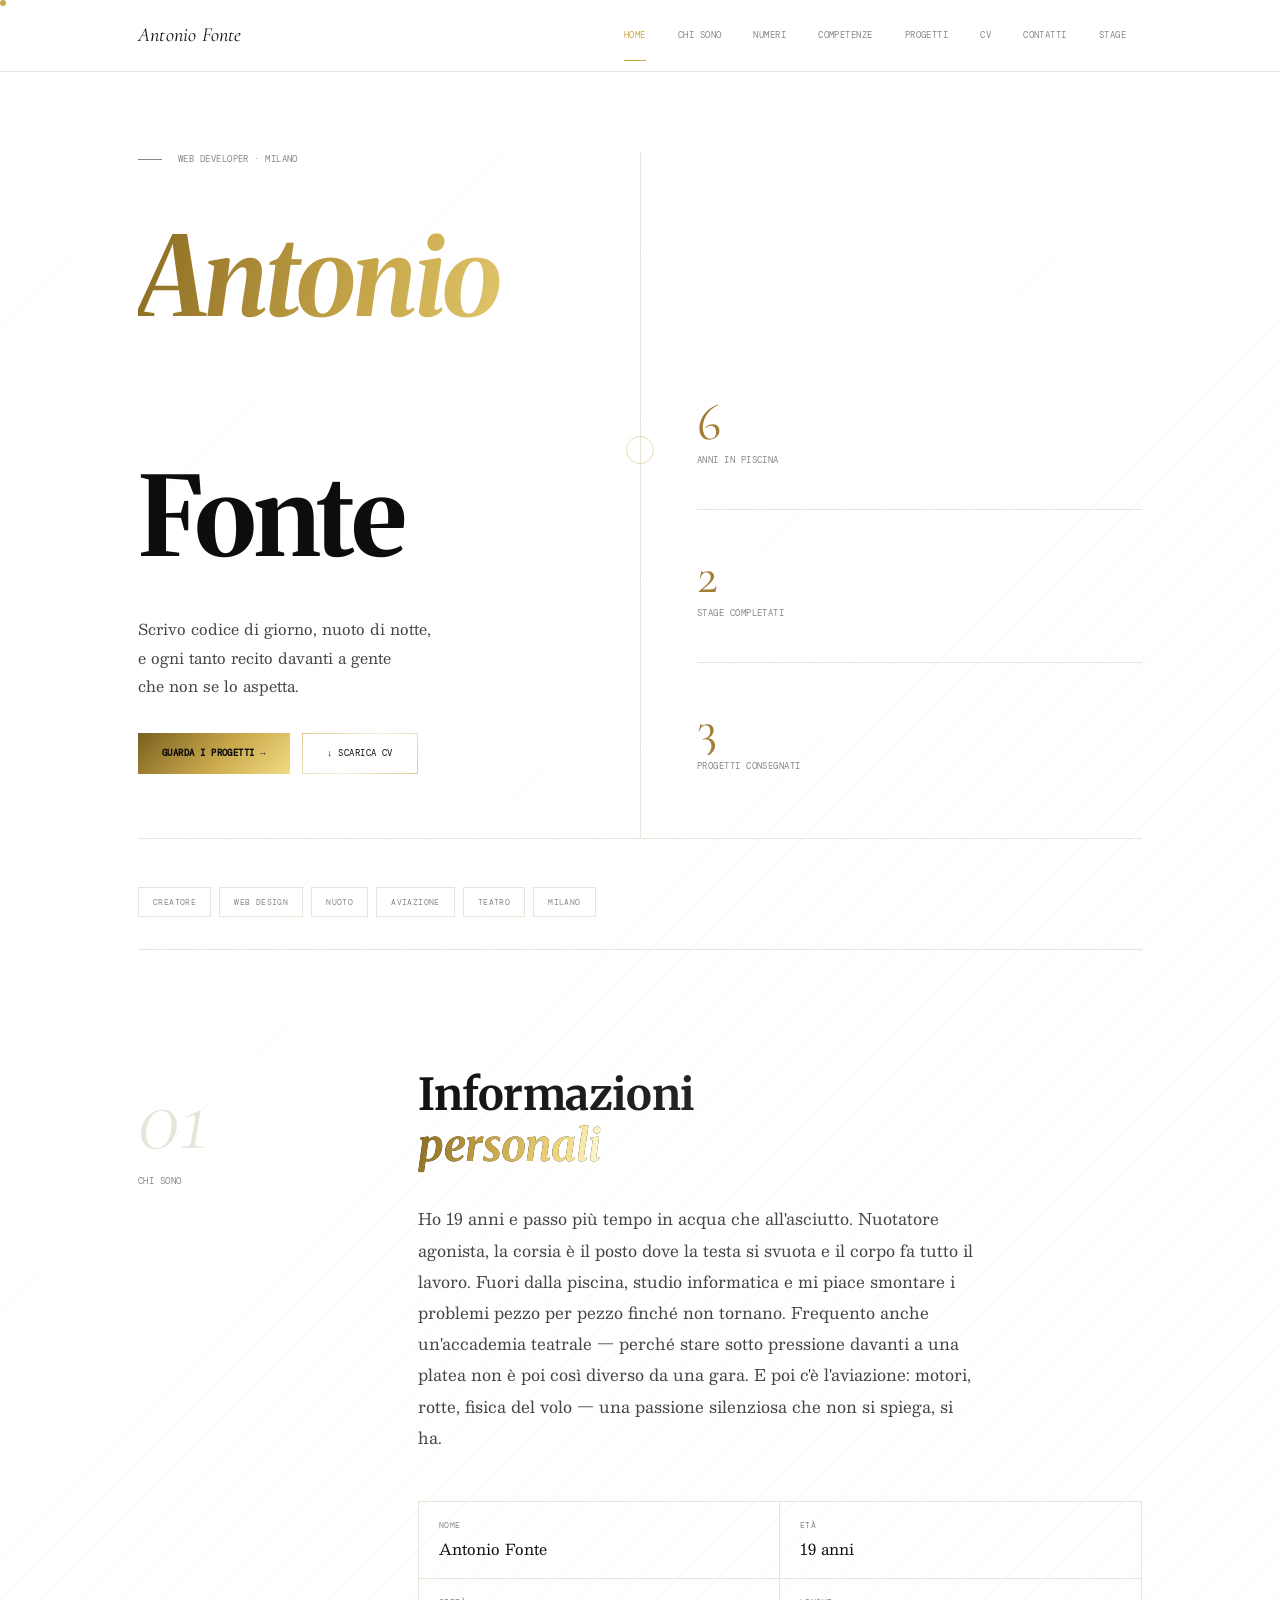
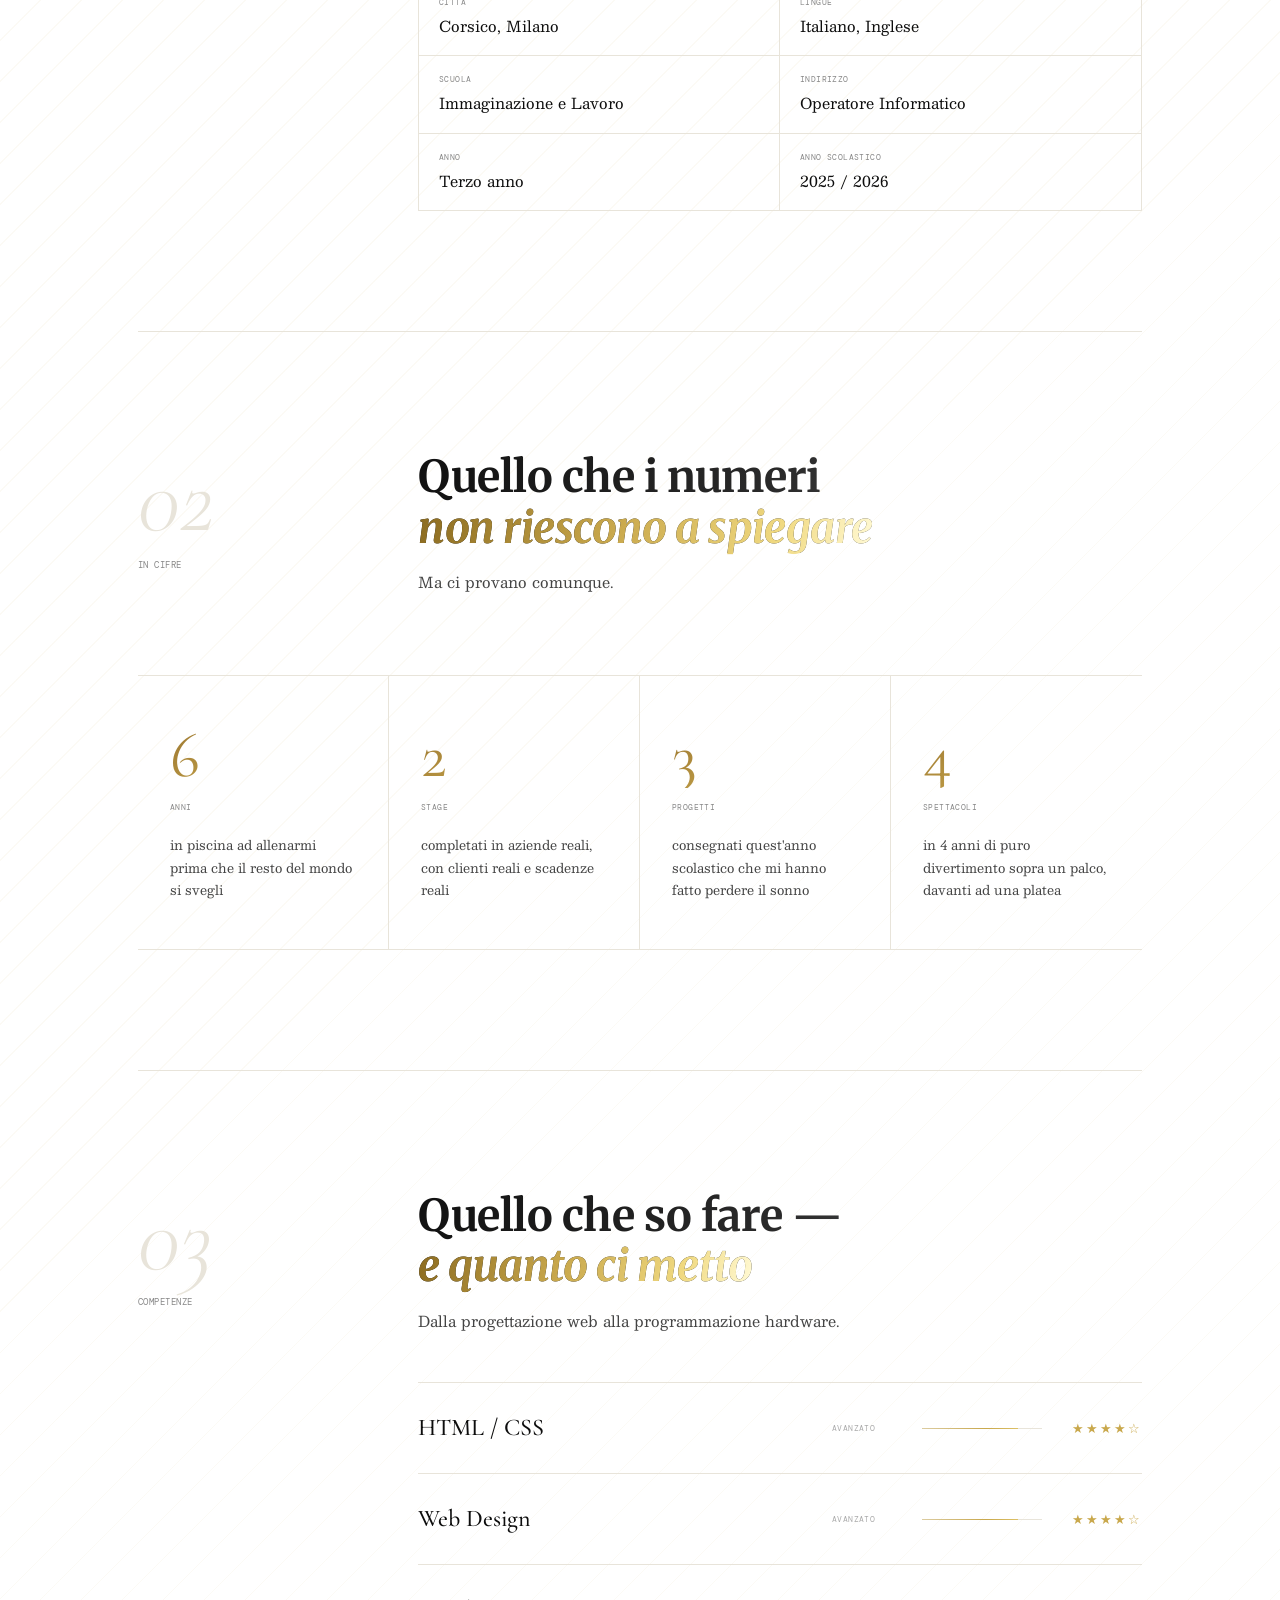
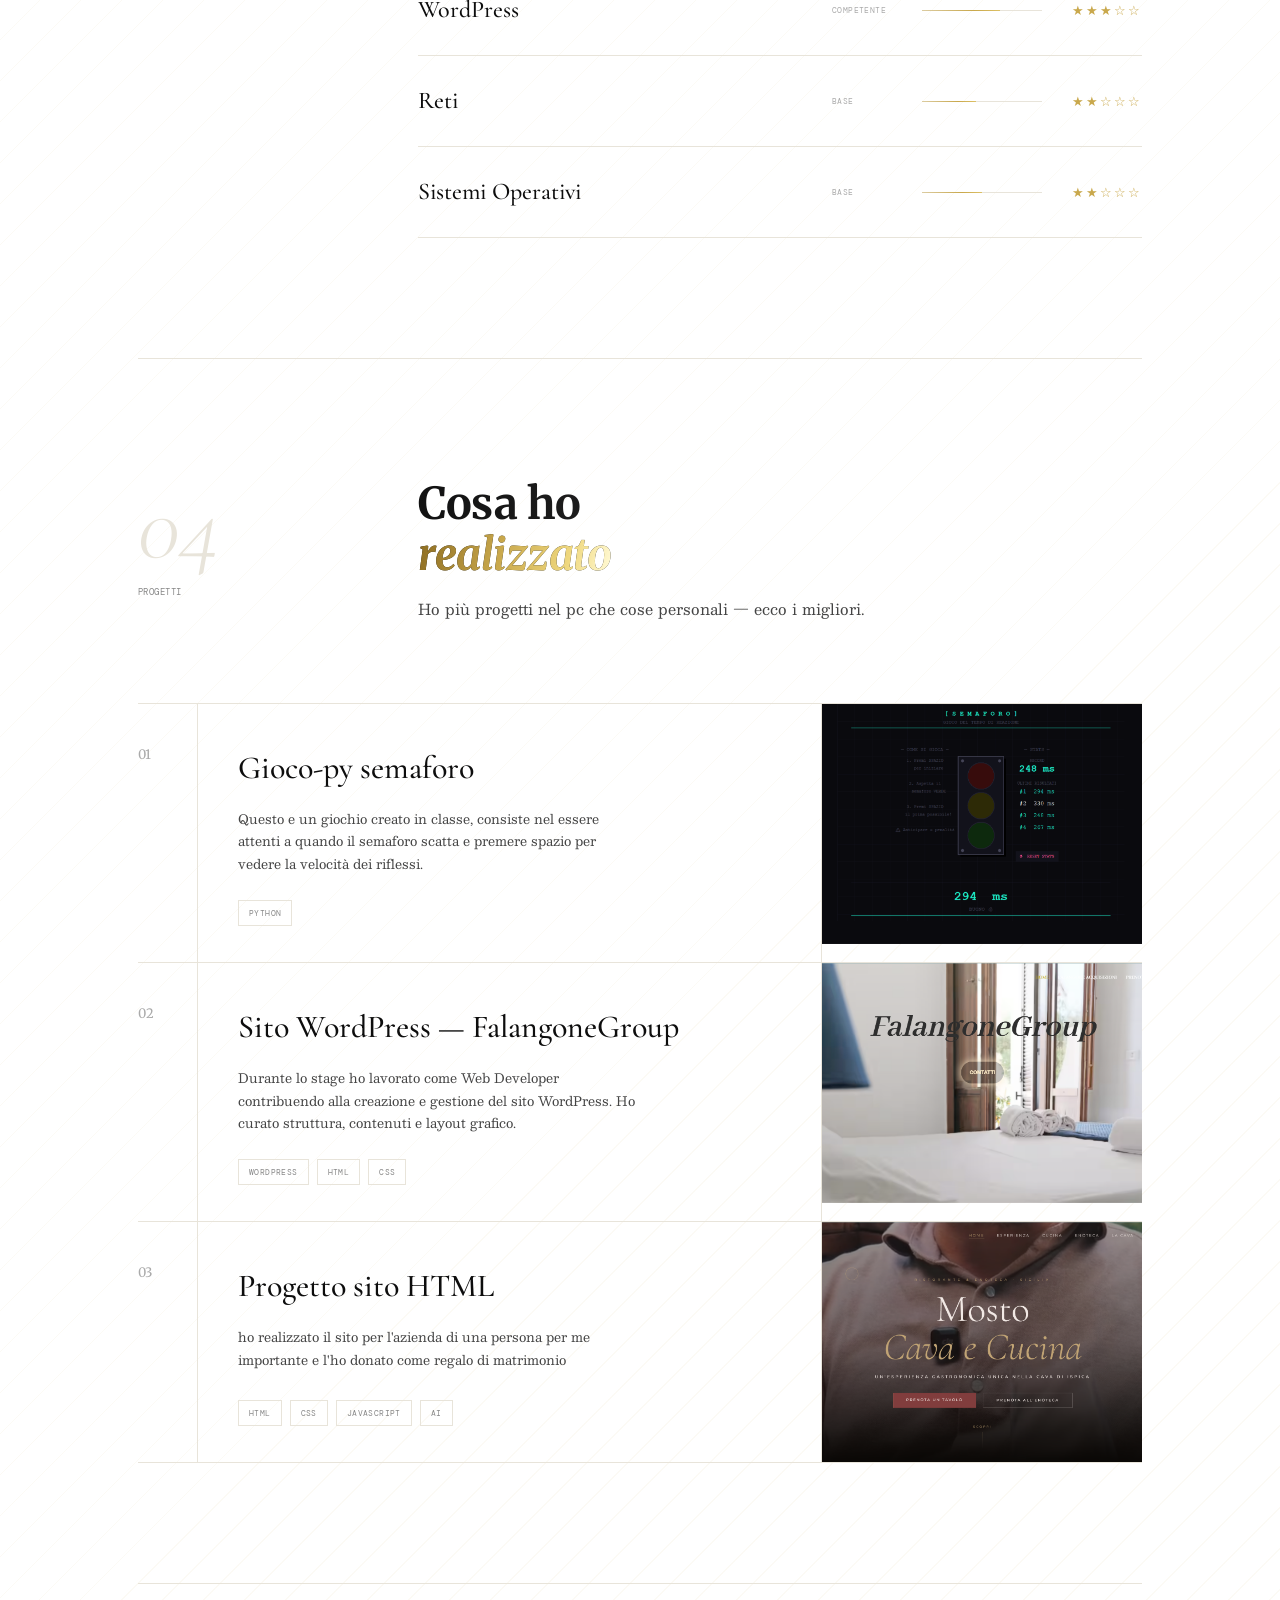
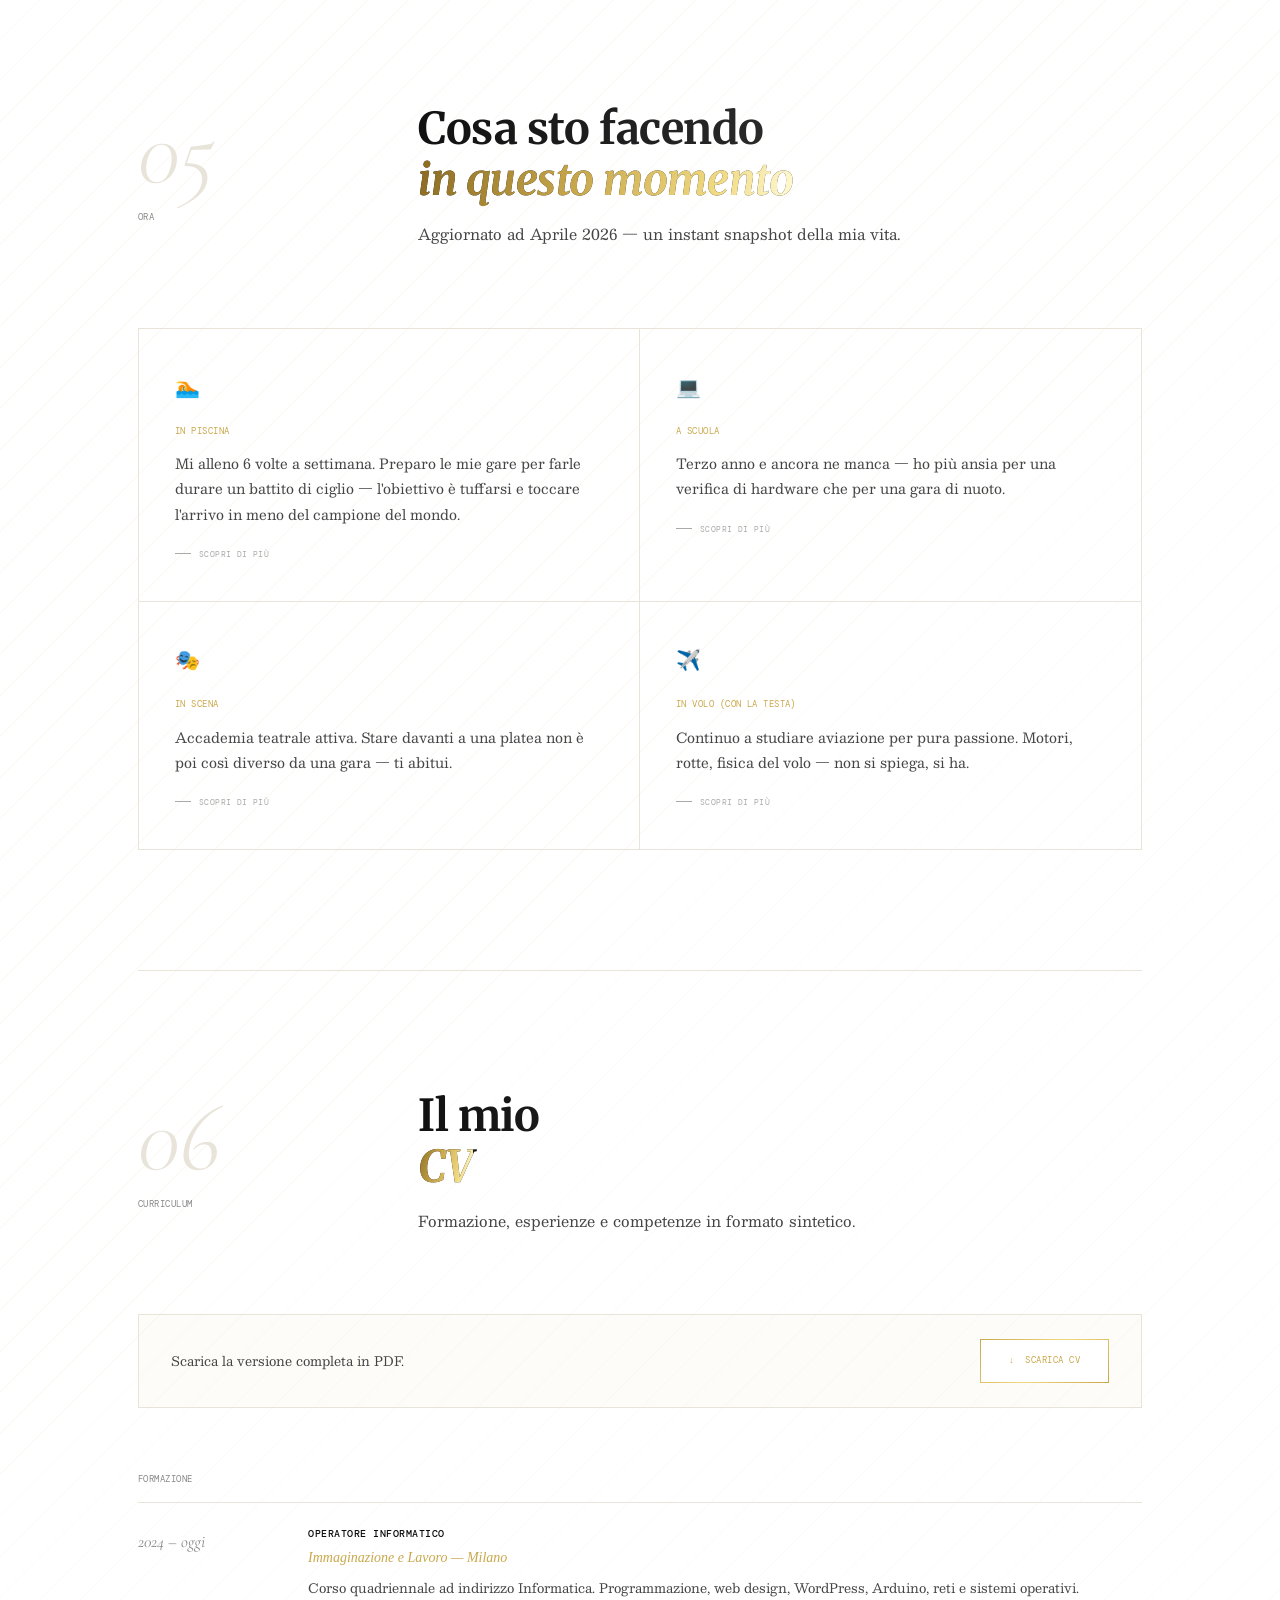
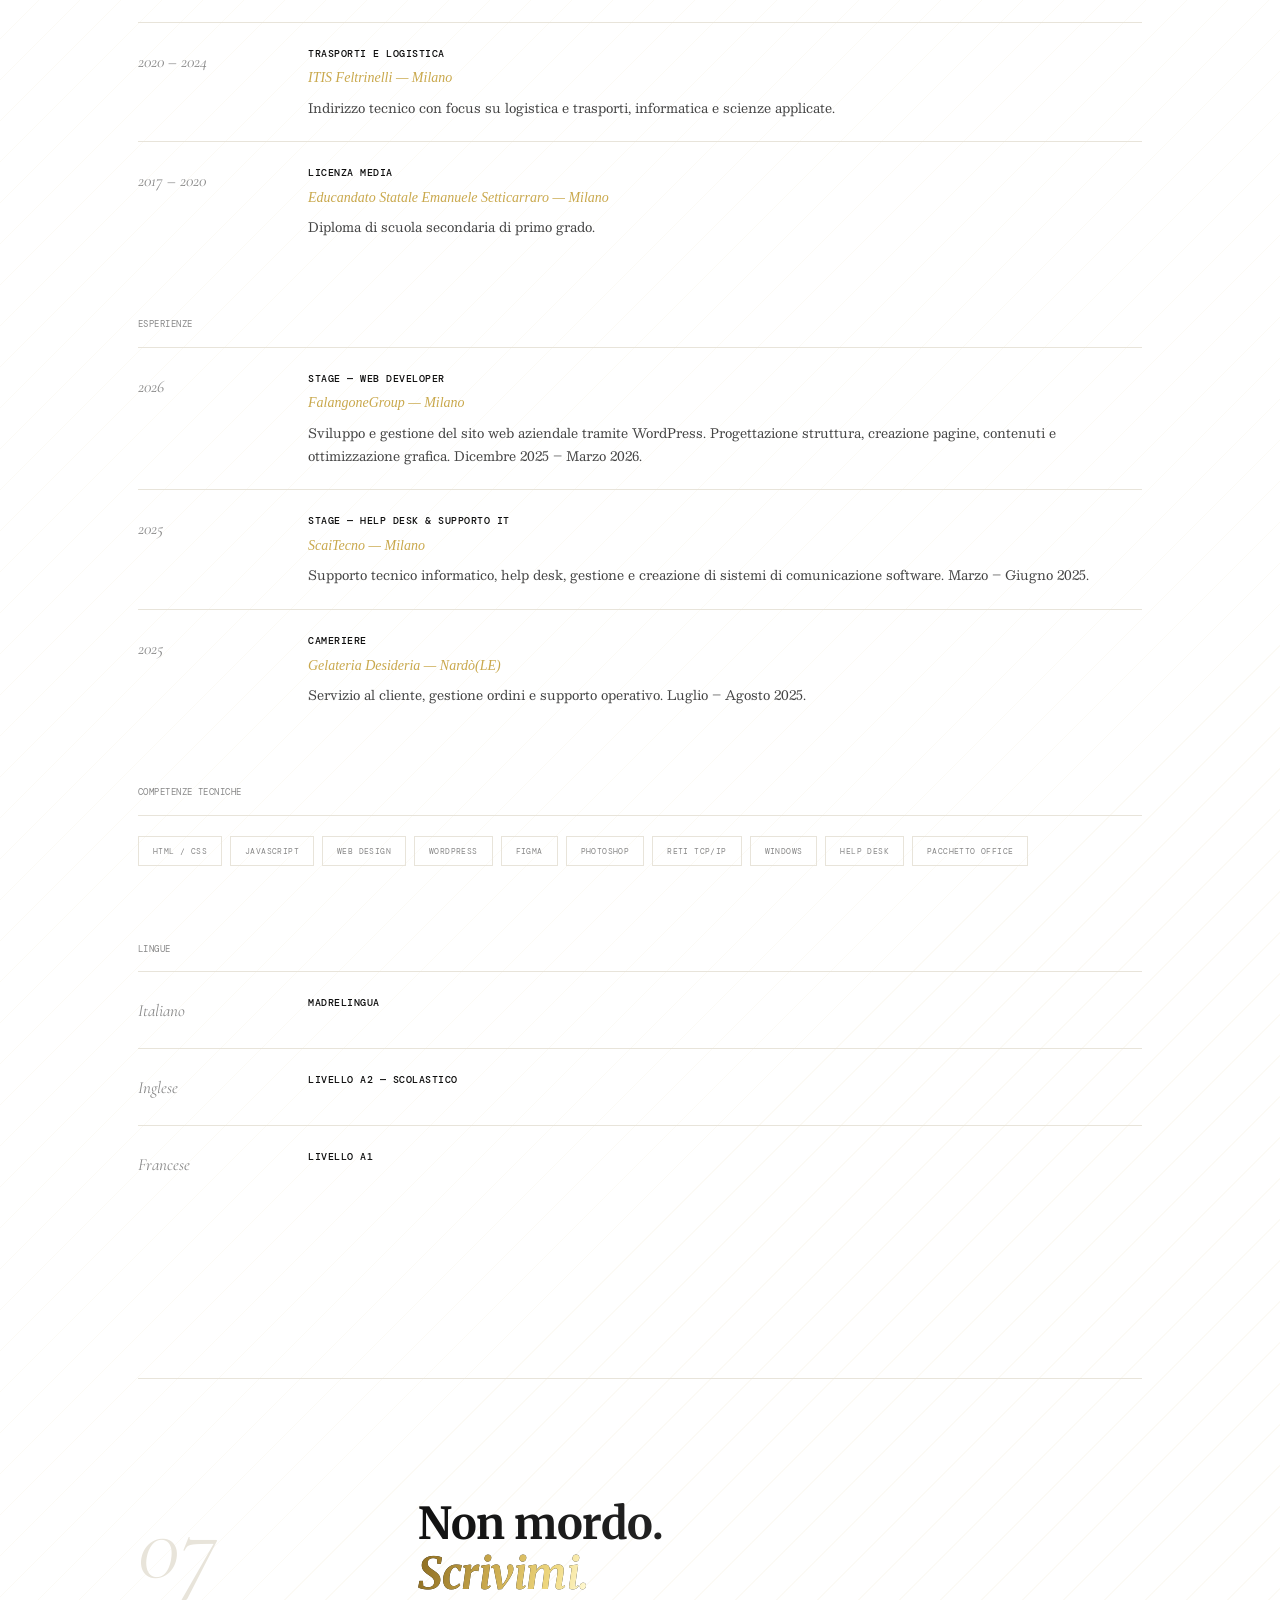
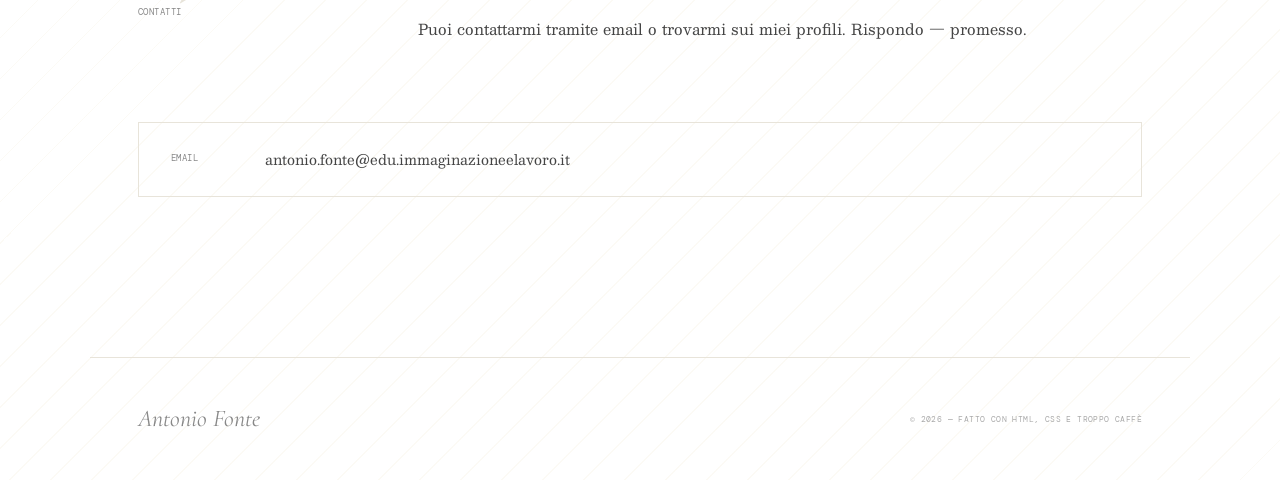
==== commit 59ff8d33: "s" ====
--- a/index.html
+++ b/index.html
@@ -552,7 +552,7 @@
       <div class="cv-block">
         <p class="cv-block-title">Formazione</p>
         <div class="cv-row">
-          <span class="cv-period">2023 – oggi</span>
+          <span class="cv-period">2024 – oggi</span>
           <div class="cv-content">
             <h3>Operatore Informatico</h3>
             <span class="cv-where">Immaginazione e Lavoro — Milano</span>
